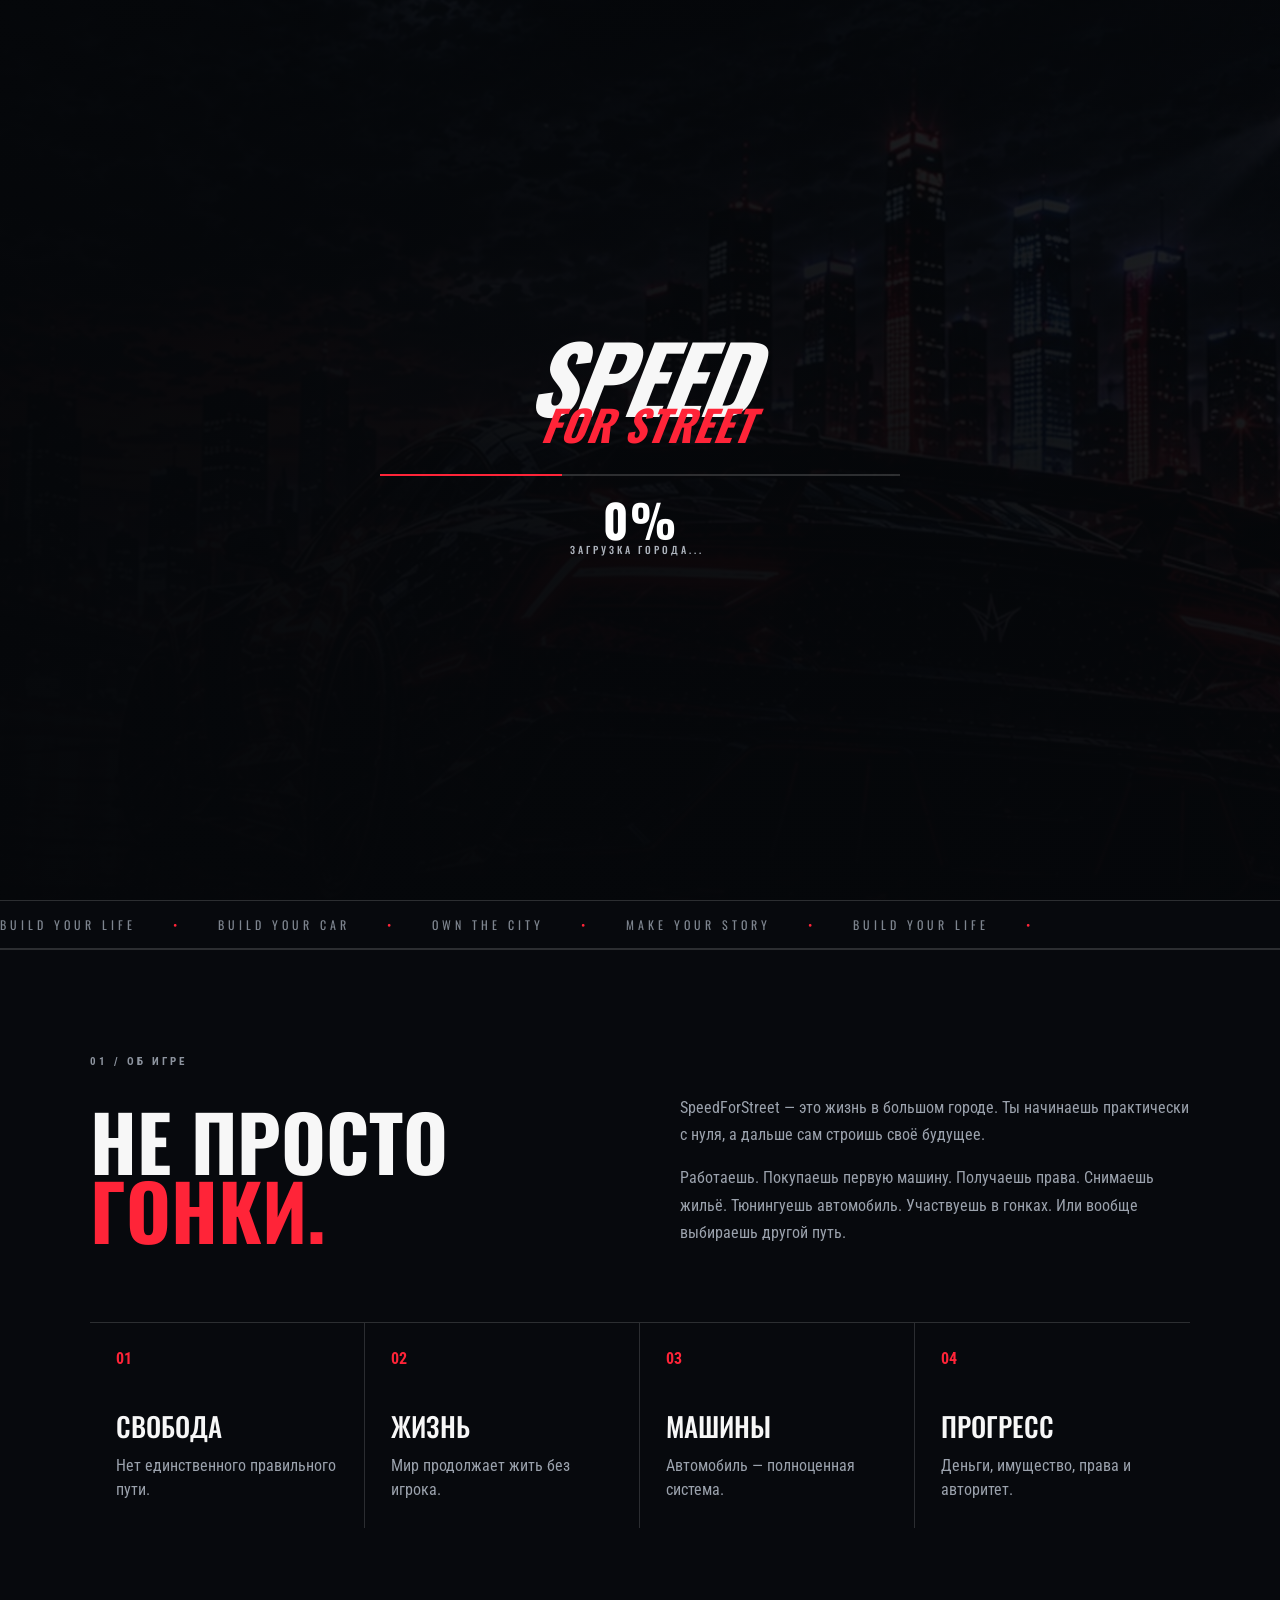
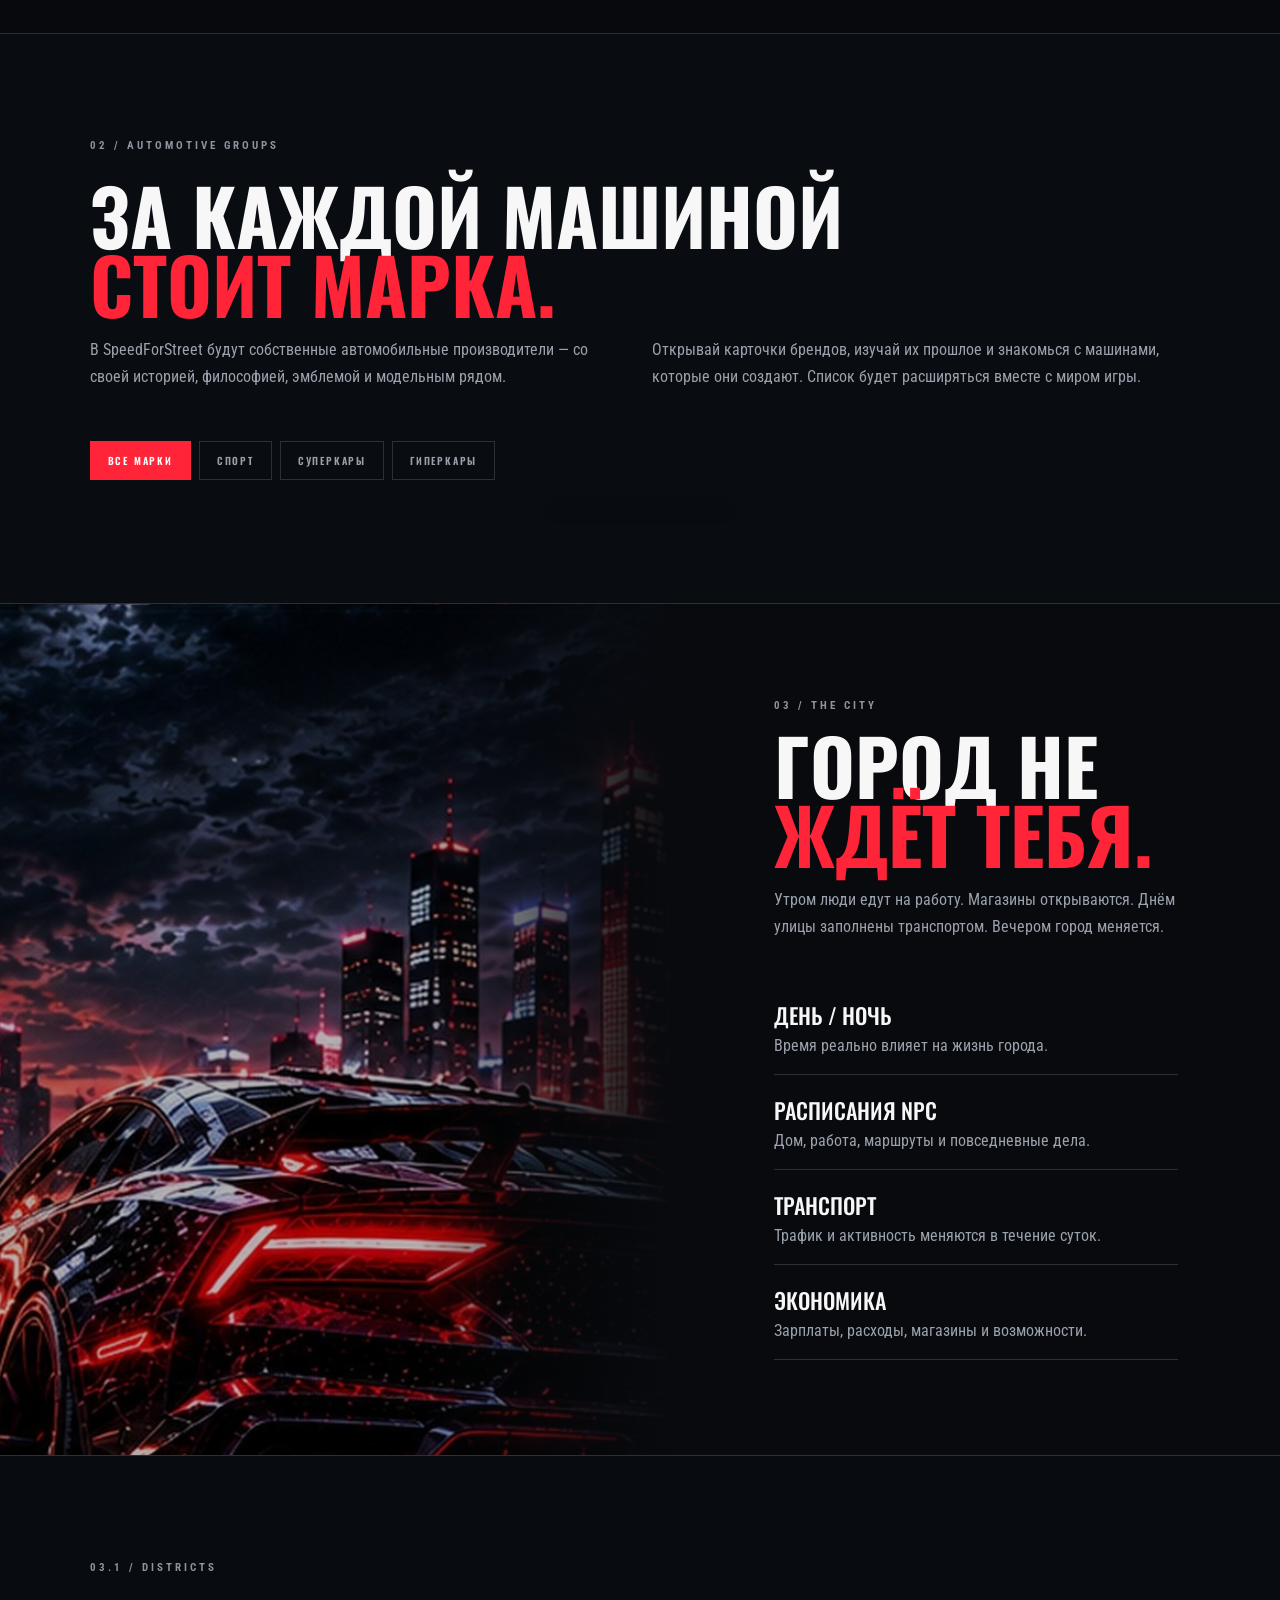
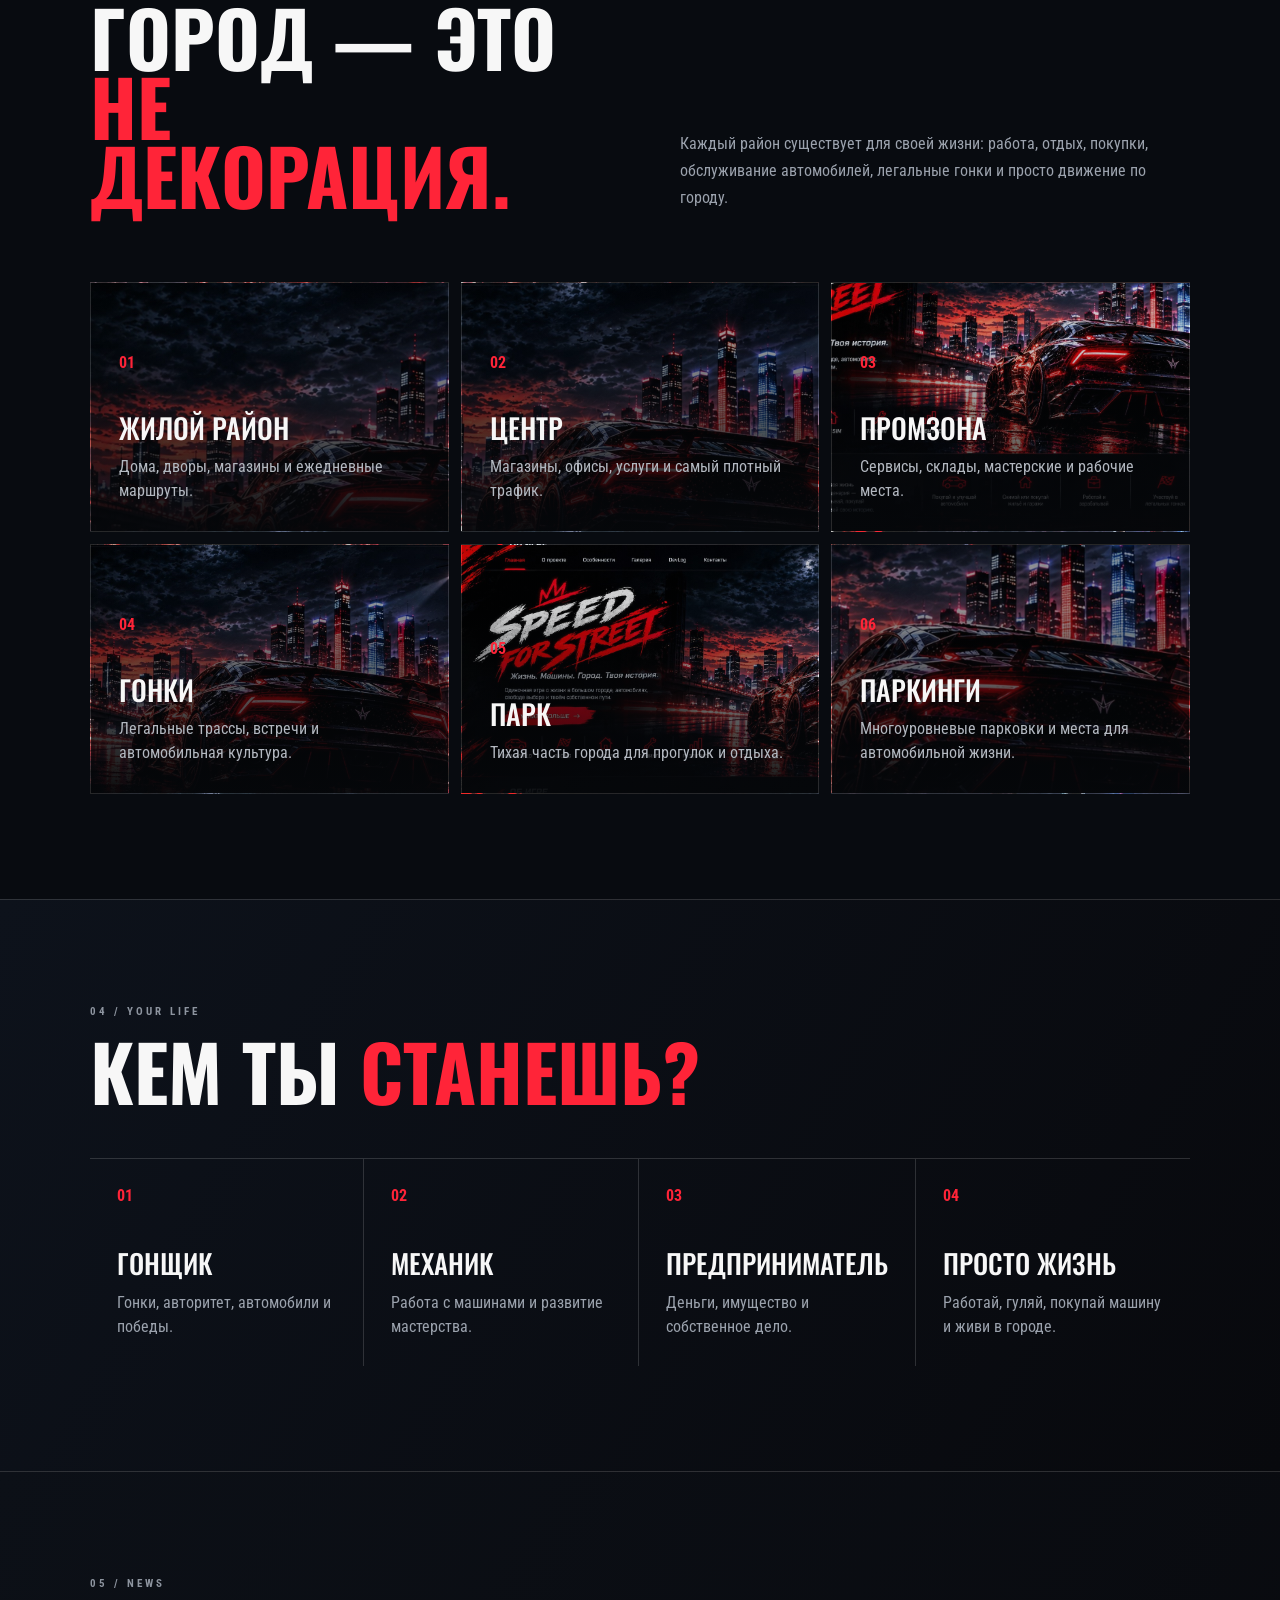
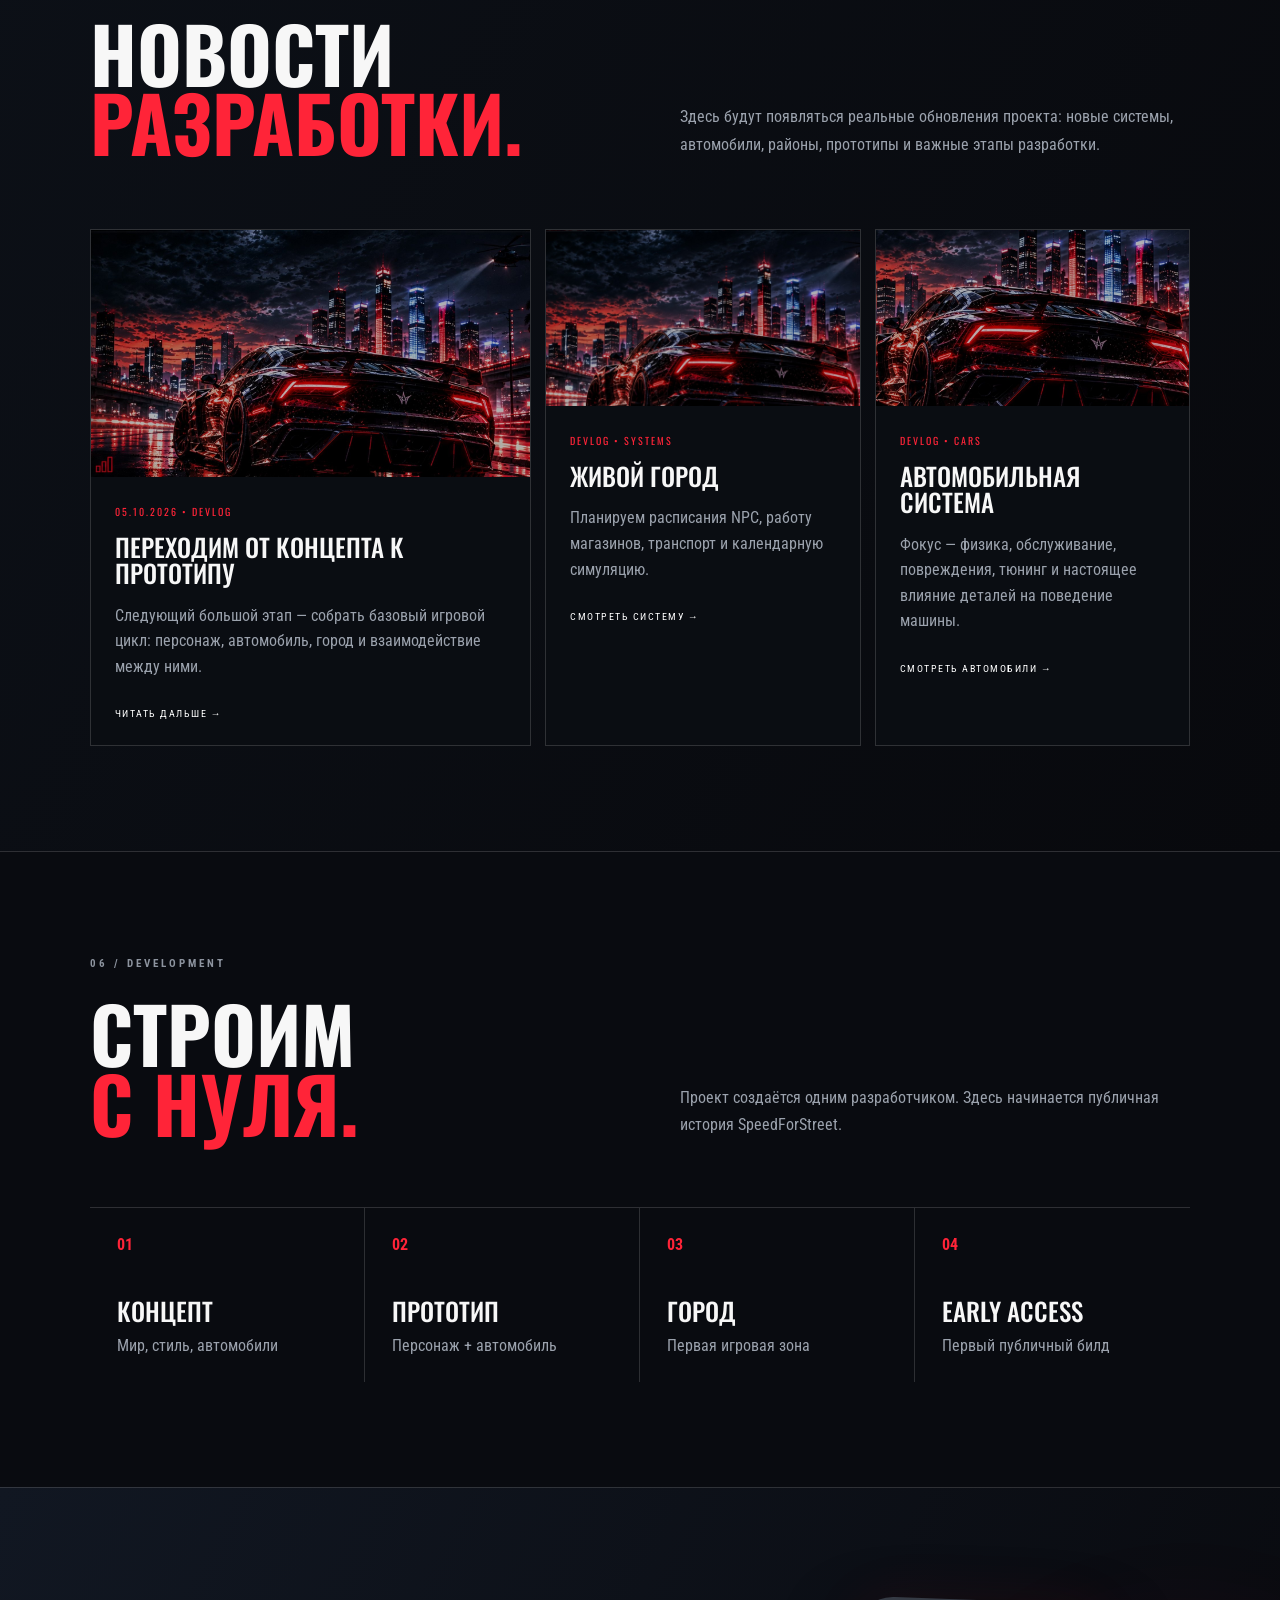
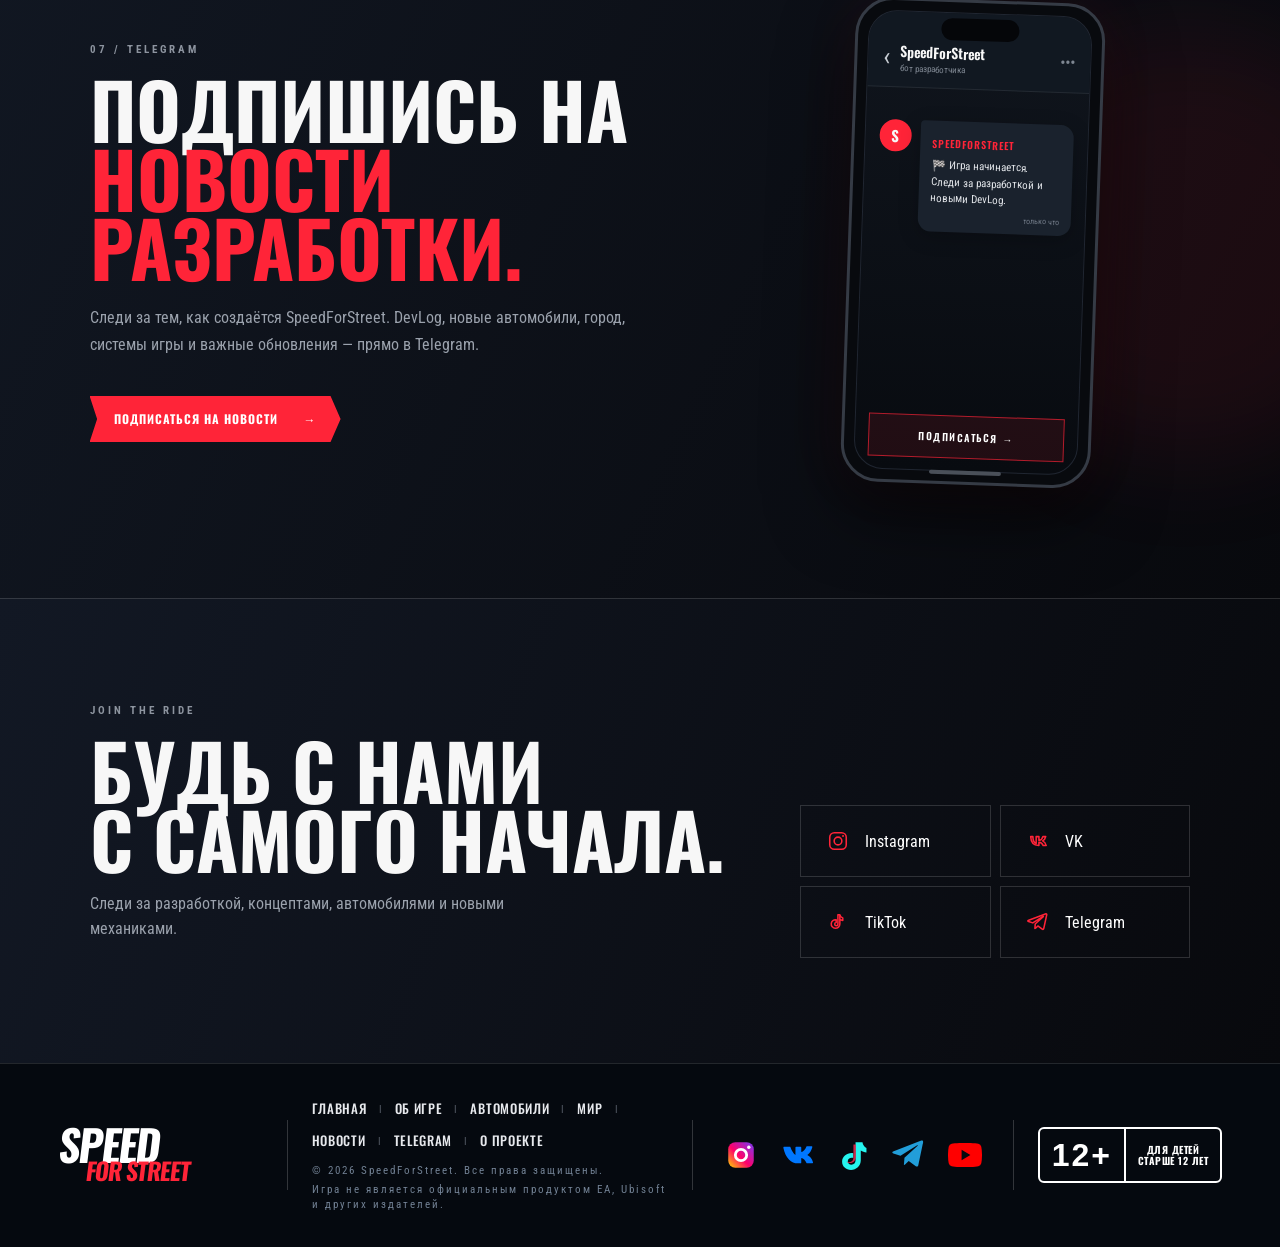
==== index.html @ 61c37c17 "Restore index.html to pre-manufacturer-carousel version" ====
<!doctype html>
<html lang="ru">
<head>
<meta charset="utf-8">
<meta name="viewport" content="width=device-width,initial-scale=1">
<meta name="theme-color" content="#07090d">
<meta name="description" content="SpeedForStreet — жизнь. Машины. Город. Твоя история.">
<title>SpeedForStreet — Official</title>
<link rel="icon" type="image/svg+xml" href="data:image/svg+xml,%3Csvg xmlns='http://www.w3.org/2000/svg' viewBox='0 0 64 64'%3E%3Crect width='64' height='64' rx='14' fill='%2305070a'/%3E%3Ccircle cx='32' cy='32' r='27' fill='none' stroke='%23ff2438' stroke-width='3'/%3E%3Cpath d='M18 25 L25 12 L32 20 L39 12 L46 25 L40 23 L32 29 L24 23 Z' fill='%23ff2438'/%3E%3Cpath d='M17 40 C22 32 27 30 35 32 C40 33 45 31 49 28 L46 42 C39 45 31 46 23 44 Z' fill='%23fff'/%3E%3Cpath d='M22 39 C27 35 32 35 38 37' fill='none' stroke='%2305070a' stroke-width='3'/%3E%3C/svg%3E">
<link rel="stylesheet" href="style.css">
</head>
<body>
<div id="siteLoader" class="site-loader" aria-label="Загрузка SpeedForStreet" aria-live="polite">
  <div class="loader-image" aria-hidden="true"></div>
  <div class="loader-overlay"></div>
  <div class="loader-content">
    <div class="loader-logo"><span>SPEED</span><b>FOR STREET</b></div>
    <div class="loader-line"><span></span></div>
    <div class="loader-percent" id="loaderPercent">0%</div><div class="loader-status" id="loaderStatus">ЗАГРУЗКА ГОРОДА<span class="loader-dots">...</span></div>
  </div>
</div>
<div class="noise" aria-hidden="true"></div>

<header class="site-header">
  <a class="logo" href="#top" aria-label="SpeedForStreet">
    <span>SPEED</span><b>FOR STREET</b>
  </a>
  <nav class="main-nav" aria-label="Основная навигация">
    <a class="active" href="#top">Главная</a>
    <a href="#game">Об игре</a>
    <a href="#cars">Автомобили</a>
    <a href="#world">Мир</a>
    <a href="#news">Новости</a>
    <a href="#telegram">Telegram</a>
    <a href="about.html">О проекте</a>
  </nav>
  <div class="socials" aria-label="Социальные сети">
    <a href="https://instagram.com/speed_for_street" target="_blank" rel="noopener" aria-label="Instagram" title="Instagram"><svg viewBox="0 0 24 24" aria-hidden="true"><rect x="3" y="3" width="18" height="18" rx="5"/><circle cx="12" cy="12" r="4.2"/><circle cx="17.5" cy="6.5" r="1" class="fill"/></svg></a>
    <a href="https://vk.com/speedforstreet" target="_blank" rel="noopener" aria-label="VK" title="VK"><span class="vk-icon">vk</span></a>
    <a href="https://tiktok.com/@speedforstreet" target="_blank" rel="noopener" aria-label="TikTok" title="TikTok"><svg viewBox="0 0 24 24" aria-hidden="true"><path d="M14 4v10.2a4.7 4.7 0 1 1-4-4.65v3.05a1.75 1.75 0 1 0 1.9 1.74V4H14c.3 1.8 1.4 3 3.2 3.55v2.75A7 7 0 0 1 14 9.2V4Z"/></svg></a>
    <a href="https://t.me/speedforstreet" target="_blank" rel="noopener" aria-label="Telegram" title="Telegram"><svg viewBox="0 0 24 24" aria-hidden="true"><path d="M21.5 4.2 18.3 19c-.25 1.05-.85 1.3-1.72.8l-4.72-3.48-2.28 2.2c-.25.25-.46.46-.94.46l.34-4.8 8.73-7.88c.38-.34-.08-.53-.59-.19L6.32 12.95 1.67 11.5c-1.01-.32-1.03-1.01.21-1.5L20.05 3.2c.85-.31 1.59.2 1.45 1Z"/></svg></a>
  </div>
  <button class="menu-btn" aria-label="Открыть меню">☰</button>
</header>

<div class="mobile-menu" aria-hidden="true">
  <a href="#top">Главная</a><a href="#game">Об игре</a><a href="#cars">Автомобили</a><a href="#world">Мир</a><a href="#news">Новости</a><a href="#telegram">Telegram</a><a href="about.html">О проекте</a>
</div>

<main id="top">
<section class="hero" id="home">
  <div class="hero-bg" aria-hidden="true"></div>
  <div class="hero-overlay"></div>
  <div class="hero-content">
    <div class="eyebrow">SPEEDFOR STREET</div>
    <h1><span>SPEED</span><em>FOR STREET</em></h1>
    <div class="tagline">Жизнь. Машины. Город. Твоя история.</div>
    <p class="lead">Одиночный open-world, где автомобиль — часть жизни, город живёт независимо от тебя, а путь выбираешь только ты.</p>
    <div class="hero-actions">
      <a class="btn-primary" href="#game">УЗНАТЬ ОБ ИГРЕ <span>→</span></a>
      <div class="status"><b>EARLY ACCESS</b><span>В РАЗРАБОТКЕ</span></div>
    </div>
    <div class="hero-feature-spacer" aria-hidden="true"></div>
  </div>
  <div class="hero-features" aria-label="Особенности игры">
    <div><i aria-hidden="true"><svg viewBox="0 0 24 24"><circle cx="12" cy="12" r="8.5"/><path d="M3.8 9.5h16.4M3.8 14.5h16.4M12 3.5c2.2 2.3 3.4 5.1 3.4 8.5s-1.2 6.2-3.4 8.5c-2.2-2.3-3.4-5.1-3.4-8.5S9.8 5.8 12 3.5Z"/></svg></i><b>OPEN WORLD</b></div>
    <div><i aria-hidden="true"><svg viewBox="0 0 24 24"><path d="M5 20V4l12 4-12 4"/><path d="M17 8v8"/><path d="M17 16h3"/></svg></i><b>RACING</b></div>
    <div><i aria-hidden="true"><svg viewBox="0 0 24 24"><path d="m3.5 10.8 8.5-7 8.5 7"/><path d="M5.5 9.8V20h13V9.8M9.5 20v-5h5v5"/></svg></i><b>LIFE SIM</b></div>
    <div><i aria-hidden="true"><svg viewBox="0 0 24 24"><path d="m14.8 6.2 3 3-7.9 7.9-3.8.8.8-3.8 7.9-7.9Z"/><path d="m13.2 7.8 3 3M5 20h6"/></svg></i><b>ТЮНИНГ</b></div>
    <div><i aria-hidden="true"><svg viewBox="0 0 24 24"><path d="M4 20V13M10 20V9M16 20V5M22 20V2"/></svg></i><b>РАЗВИТИЕ</b></div>
  </div>
  <div class="hero-corner">v0.1 • CONCEPT / DEVELOPMENT</div>
</section>

<div class="marquee"><div>BUILD YOUR LIFE <span>•</span> BUILD YOUR CAR <span>•</span> OWN THE CITY <span>•</span> MAKE YOUR STORY <span>•</span> BUILD YOUR LIFE <span>•</span></div></div>

<section class="section intro" id="game">
  <div class="section-label">01 / ОБ ИГРЕ</div>
  <div class="two-col title-row">
    <h2>НЕ ПРОСТО<br><em>ГОНКИ.</em></h2>
    <div class="copy"><p>SpeedForStreet — это жизнь в большом городе. Ты начинаешь практически с нуля, а дальше сам строишь своё будущее.</p><p>Работаешь. Покупаешь первую машину. Получаешь права. Снимаешь жильё. Тюнингуешь автомобиль. Участвуешь в гонках. Или вообще выбираешь другой путь.</p></div>
  </div>
  <div class="pillars">
    <article><span>01</span><h3>СВОБОДА</h3><p>Нет единственного правильного пути.</p></article>
    <article><span>02</span><h3>ЖИЗНЬ</h3><p>Мир продолжает жить без игрока.</p></article>
    <article><span>03</span><h3>МАШИНЫ</h3><p>Автомобиль — полноценная система.</p></article>
    <article><span>04</span><h3>ПРОГРЕСС</h3><p>Деньги, имущество, права и авторитет.</p></article>
  </div>
</section>

<section class="section cars" id="cars">
<div class="section-label">02 / AUTOMOTIVE GROUPS</div>
<div class="two-col title-row"><h2>ЗА КАЖДОЙ МАШИНОЙ<br><em>СТОИТ МАРКА.</em></h2><div class="copy"><p>В SpeedForStreet будут собственные автомобильные производители — со своей историей, философией, эмблемой и модельным рядом.</p><p>Открывай карточки брендов, изучай их прошлое и знакомься с машинами, которые они создают. Список будет расширяться вместе с миром игры.</p></div></div>
<div class="gallery-toolbar" role="tablist" aria-label="Фильтр автопроизводителей"><button class="filter-btn active" data-filter="all">ВСЕ МАРКИ</button><button class="filter-btn" data-filter="sports">СПОРТ</button><button class="filter-btn" data-filter="supercars">СУПЕРКАРЫ</button><button class="filter-btn" data-filter="hypercar">ГИПЕРКАРЫ</button></div>
<div class="car-grid gallery-grid" aria-live="polite"><button type="button" class="car-card manufacturer-card"><div class="manufacturer-card-brand"><img src="assets/varex-logo.svg" alt="VAREX Automotive"></div><div class="car-image"><img src="assets/hero-clean.jpg" alt="Концепт автомобиля VAREX"></div><div class="card-copy"><small>VAREX AUTOMOTIVE • EST. 1987</small><h3>VAREX AUTOMOTIVE</h3><p>Driven by Performance. История, технологии и модельный ряд первого автопроизводителя SpeedForStreet.</p><b>ИЗУЧИТЬ МАРКУ →</b></div></button></div>
</section>

<section class="world" id="world">
  <div class="world-photo"></div>
  <div class="world-copy"><div class="section-label">03 / THE CITY</div><h2>ГОРОД НЕ<br><em>ЖДЁТ ТЕБЯ.</em></h2><p>Утром люди едут на работу. Магазины открываются. Днём улицы заполнены транспортом. Вечером город меняется.</p>
    <div class="world-list">
      <div><b>ДЕНЬ / НОЧЬ</b><span>Время реально влияет на жизнь города.</span></div>
      <div><b>РАСПИСАНИЯ NPC</b><span>Дом, работа, маршруты и повседневные дела.</span></div>
      <div><b>ТРАНСПОРТ</b><span>Трафик и активность меняются в течение суток.</span></div>
      <div><b>ЭКОНОМИКА</b><span>Зарплаты, расходы, магазины и возможности.</span></div>
    </div>
  </div>
</section>

<section class="section world-zones" id="world-zones">
  <div class="section-label">03.1 / DISTRICTS</div>
  <div class="two-col title-row"><h2>ГОРОД — ЭТО<br><em>НЕ ДЕКОРАЦИЯ.</em></h2><div class="copy"><p>Каждый район существует для своей жизни: работа, отдых, покупки, обслуживание автомобилей, легальные гонки и просто движение по городу.</p></div></div>
  <div class="district-grid">
    <article class="district d1"><span>01</span><h3>ЖИЛОЙ РАЙОН</h3><p>Дома, дворы, магазины и ежедневные маршруты.</p></article>
    <article class="district d2"><span>02</span><h3>ЦЕНТР</h3><p>Магазины, офисы, услуги и самый плотный трафик.</p></article>
    <article class="district d3"><span>03</span><h3>ПРОМЗОНА</h3><p>Сервисы, склады, мастерские и рабочие места.</p></article>
    <article class="district d4"><span>04</span><h3>ГОНКИ</h3><p>Легальные трассы, встречи и автомобильная культура.</p></article>
    <article class="district d5"><span>05</span><h3>ПАРК</h3><p>Тихая часть города для прогулок и отдыха.</p></article>
    <article class="district d6"><span>06</span><h3>ПАРКИНГИ</h3><p>Многоуровневые парковки и места для автомобильной жизни.</p></article>
  </div>
</section>

<section class="section routes">
  <div class="section-label">04 / YOUR LIFE</div><h2>КЕМ ТЫ <em>СТАНЕШЬ?</em></h2>
  <div class="route-grid">
    <article><span>01</span><h3>ГОНЩИК</h3><p>Гонки, авторитет, автомобили и победы.</p></article>
    <article><span>02</span><h3>МЕХАНИК</h3><p>Работа с машинами и развитие мастерства.</p></article>
    <article><span>03</span><h3>ПРЕДПРИНИМАТЕЛЬ</h3><p>Деньги, имущество и собственное дело.</p></article>
    <article><span>04</span><h3>ПРОСТО ЖИЗНЬ</h3><p>Работай, гуляй, покупай машину и живи в городе.</p></article>
  </div>
</section>

<section class="section news" id="news">
  <div class="section-label">05 / NEWS</div>
  <div class="two-col title-row"><h2>НОВОСТИ<br><em>РАЗРАБОТКИ.</em></h2><div class="copy"><p>Здесь будут появляться реальные обновления проекта: новые системы, автомобили, районы, прототипы и важные этапы разработки.</p></div></div>
  <div class="news-grid">
    <article class="news-card featured-news"><div class="news-image n1"></div><div class="news-body"><span>05.10.2026 • DEVLOG</span><h3>ПЕРЕХОДИМ ОТ КОНЦЕПТА К ПРОТОТИПУ</h3><p>Следующий большой этап — собрать базовый игровой цикл: персонаж, автомобиль, город и взаимодействие между ними.</p><a href="#devlog">ЧИТАТЬ ДАЛЬШЕ →</a></div></article>
    <article class="news-card"><div class="news-image n2"></div><div class="news-body"><span>DEVLOG • SYSTEMS</span><h3>ЖИВОЙ ГОРОД</h3><p>Планируем расписания NPC, работу магазинов, транспорт и календарную симуляцию.</p><a href="#world">СМОТРЕТЬ СИСТЕМУ →</a></div></article>
    <article class="news-card"><div class="news-image n3"></div><div class="news-body"><span>DEVLOG • CARS</span><h3>АВТОМОБИЛЬНАЯ СИСТЕМА</h3><p>Фокус — физика, обслуживание, повреждения, тюнинг и настоящее влияние деталей на поведение машины.</p><a href="#cars">СМОТРЕТЬ АВТОМОБИЛИ →</a></div></article>
  </div>
</section>

<section class="section devlog" id="devlog">
  <div class="section-label">06 / DEVELOPMENT</div>
  <div class="two-col title-row"><h2>СТРОИМ<br><em>С НУЛЯ.</em></h2><div class="copy"><p>Проект создаётся одним разработчиком. Здесь начинается публичная история SpeedForStreet.</p></div></div>
  <div class="timeline"><div><b>01</b><strong>КОНЦЕПТ</strong><span>Мир, стиль, автомобили</span></div><div><b>02</b><strong>ПРОТОТИП</strong><span>Персонаж + автомобиль</span></div><div><b>03</b><strong>ГОРОД</strong><span>Первая игровая зона</span></div><div><b>04</b><strong>EARLY ACCESS</strong><span>Первый публичный билд</span></div></div>
</section>


<section class="section telegram-join" id="telegram">
  <div class="telegram-join-inner">
    <div class="telegram-copy">
      <div class="section-label">07 / TELEGRAM</div>
      <h2>ПОДПИШИСЬ НА<br><em>НОВОСТИ РАЗРАБОТКИ.</em></h2>
      <p>Следи за тем, как создаётся SpeedForStreet. DevLog, новые автомобили, город, системы игры и важные обновления — прямо в Telegram.</p>
      <a class="telegram-left-cta telegram-phone-cta" href="https://t.me/SpeedForStreet_bot" target="_blank" rel="noopener">ПОДПИСАТЬСЯ НА НОВОСТИ <span>→</span></a>
    </div>
    <div class="telegram-phone-wrap">
      <div class="telegram-phone">
        <div class="phone-speaker"></div>
        <div class="phone-screen">
          <div class="tg-top"><span>‹</span><div><b>SpeedForStreet</b><small>бот разработчика</small></div><i>•••</i></div>
          <div class="tg-chat"><div class="tg-avatar">S</div><div class="tg-message"><b>SPEEDFORSTREET</b><p>🏁 Игра начинается.<br>Следи за разработкой и новыми DevLog.</p><small>только что</small></div></div>
          <a class="tg-button" href="https://t.me/SpeedForStreet_bot" target="_blank" rel="noopener">ПОДПИСАТЬСЯ →</a>
        </div>
        <div class="phone-home"></div>
      </div>
    </div>
  </div>
</section>

<section class="section contact" id="contacts">
  <div><div class="section-label">JOIN THE RIDE</div><h2>БУДЬ С НАМИ<br>С САМОГО НАЧАЛА.</h2><p>Следи за разработкой, концептами, автомобилями и новыми механиками.</p></div>
  <div class="big-socials">
    <a href="https://instagram.com/speed_for_street" target="_blank" rel="noopener" aria-label="Instagram"><b aria-hidden="true"><svg viewBox="0 0 24 24"><rect x="3" y="3" width="18" height="18" rx="5"/><circle cx="12" cy="12" r="4.2"/><circle cx="17.5" cy="6.5" r="1.1" class="fill"/></svg></b><span>Instagram</span></a>
    <a href="https://vk.com/speedforstreet" target="_blank" rel="noopener" aria-label="VK"><b aria-hidden="true"><svg viewBox="0 0 24 24"><path d="M4 7.2c.2 6.3 3.3 9.7 8.7 9.8h.3v-3.6c2.2.2 3.9 1.7 4.6 3.6H21c-.7-2.7-2.4-4.4-4-5.1 1.6-.9 3-2.7 3.4-4.7h-3.1c-.6 2.2-2.4 4.1-4.3 4.3V7.2H10v7.6c-2-.5-3.5-2.5-3.6-7.6H4Z"/></svg></b><span>VK</span></a>
    <a href="https://tiktok.com/@speedforstreet" target="_blank" rel="noopener" aria-label="TikTok"><b aria-hidden="true"><svg viewBox="0 0 24 24"><path d="M14 4v10.2a4.7 4.7 0 1 1-4-4.65v3.05a1.75 1.75 0 1 0 1.9 1.74V4H14c.3 1.8 1.4 3 3.2 3.55v2.75A7 7 0 0 1 14 9.2V4Z"/></svg></b><span>TikTok</span></a>
    <a href="https://t.me/speedforstreet" target="_blank" rel="noopener" aria-label="Telegram"><b aria-hidden="true"><svg viewBox="0 0 24 24"><path d="M21.5 4.2 18.3 19c-.25 1.05-.85 1.3-1.72.8l-4.72-3.48-2.28 2.2c-.25.25-.46.46-.94.46l.34-4.8 8.73-7.88c.38-.34-.08-.53-.59-.19L6.32 12.95 1.67 11.5c-1.01-.32-1.03-1.01.21-1.5L20.05 3.2c.85-.31 1.59.2 1.45 1Z"/></svg></b><span>Telegram</span></a>
  </div>
</section>
</main>

<div class="modal news-modal" id="newsModal" aria-hidden="true"><div class="modal-box news-modal-box"><button class="modal-close news-modal-close" aria-label="Закрыть">×</button><div class="modal-img news-modal-img" id="newsModalImg"></div><div class="modal-text news-modal-text"><div class="section-label" id="newsModalKicker"></div><h2 id="newsModalTitle"></h2><div class="news-modal-description" id="newsModalDesc"></div><div class="news-actions" aria-label="Реакции и поделиться"><button type="button" id="newsLike">👍 <span>0</span></button><button type="button" id="newsDislike">👎 <span>0</span></button><button type="button" id="newsShare">↗ ПОДЕЛИТЬСЯ</button></div></div></div></div>

<div class="modal manufacturer-modal" id="carModal" aria-hidden="true"><div class="modal-box manufacturer-modal-box"><button class="modal-close" aria-label="Закрыть">×</button><div class="modal-img" id="modalImg"></div><div class="modal-text"><div class="section-label" id="modalKicker"></div><h2 id="modalTitle"></h2><p id="modalDesc"></p><div class="modal-specs"><span>ОСНОВАНА <b id="modalFounded"></b></span><span>СПЕЦИАЛИЗАЦИЯ <b id="modalFocus"></b></span><span>ФИЛОСОФИЯ <b id="modalTune"></b></span></div><div id="manufacturerExtra" class="manufacturer-extra"></div></div></div></div>

<footer class="site-footer">
  <div class="footer-inner">
    <a class="footer-logo" href="index.html" aria-label="SpeedForStreet">
      <span>SPEED</span><b>FOR STREET</b>
    </a>
    <div class="footer-divider"></div>
    <div class="footer-info">
      <nav class="footer-nav" aria-label="Навигация в подвале">
        <a href="index.html#top">ГЛАВНАЯ</a><i>|</i>
        <a href="index.html#game">ОБ ИГРЕ</a><i>|</i>
        <a href="index.html#cars">АВТОМОБИЛИ</a><i>|</i>
        <a href="index.html#world">МИР</a><i>|</i>
        <a href="index.html#news">НОВОСТИ</a><i>|</i>
        <a href="index.html#telegram">TELEGRAM</a><i>|</i>
        <a href="about.html">О ПРОЕКТЕ</a>
      </nav>
      <div class="footer-legal">
        <span>© 2026 SpeedForStreet. Все права защищены.</span>
        <span>Игра не является официальным продуктом EA, Ubisoft и других издателей.</span>
      </div>
    </div>
    <div class="footer-divider footer-social-divider"></div>
    <div class="footer-socials" aria-label="Социальные сети"><a href="https://instagram.com/speed_for_street" target="_blank" rel="noopener" aria-label="Instagram"><svg viewBox="0 0 24 24" aria-hidden="true"><defs><linearGradient id="igGrad" x1="0" y1="1" x2="1" y2="0"><stop offset="0" stop-color="#FFD600"/><stop offset=".45" stop-color="#FF0069"/><stop offset="1" stop-color="#7638FA"/></linearGradient></defs><rect x="3" y="3" width="18" height="18" rx="5" fill="url(#igGrad)"/><circle cx="12" cy="12" r="4" fill="none" stroke="#fff" stroke-width="2"/><circle cx="17.5" cy="6.5" r="1.2" fill="#fff"/></svg></a>
<a href="https://vk.com/speedforstreet" target="_blank" rel="noopener" aria-label="VK"><svg viewBox="0 0 24 24" aria-hidden="true"><path fill="#0077FF" d="M3.2 6.2h3.7c.2 0 .4.1.5.4.8 2.4 2.1 4.5 3.5 5.4V6.7c0-.3.2-.5.5-.5h3.1c.3 0 .5.2.5.5v3.1c1.5-.2 2.8-1.8 3.6-3.7.1-.2.3-.3.5-.3h3.2c.4 0 .6.4.5.7-.6 2.3-1.8 4.3-3.5 5.5 1.9.9 3.3 2.7 4 5.1.1.4-.2.8-.6.8h-3.6c-.2 0-.4-.1-.5-.4-.8-1.8-2-3.1-3.6-3.4v3.3c0 .3-.2.5-.5.5h-1.9c-4.7 0-8.7-3.7-10.2-10.9-.1-.4.2-.8.6-.8Z"/></svg></a>
<a href="https://tiktok.com/@speedforstreet" target="_blank" rel="noopener" aria-label="TikTok"><svg viewBox="0 0 24 24" aria-hidden="true"><path fill="#25F4EE" d="M15.6 3h3.1c.2 1.7 1.2 3.2 2.8 4v3.2c-1.5 0-2.9-.5-4-1.3v6.8c0 4-3.2 6.8-6.9 6.8-3.6 0-6.3-2.5-6.3-5.8 0-3.6 3.1-6.1 6.7-6.1.4 0 .8 0 1.2.1v3.4c-.4-.1-.7-.2-1.1-.2-1.5 0-2.8 1-2.8 2.5 0 1.3 1.1 2.4 2.6 2.4 1.8 0 2.9-1.2 2.9-3.1V3h1.8Z"/><path fill="#FE2C55" opacity=".8" d="M14 4.5v8.4c0 2.8-1.5 4.8-4.1 4.8-1.1 0-2-.4-2.7-1.1.7.3 1.4.5 2.2.5 1.8 0 2.9-1.2 2.9-3.1V4.5H14Z"/></svg></a>
<a href="https://t.me/speedforstreet" target="_blank" rel="noopener" aria-label="Telegram"><svg viewBox="0 0 24 24" aria-hidden="true"><path fill="#229ED9" d="M21.7 4.2 18.6 19c-.2 1.1-.9 1.4-1.8.9l-5-3.7-2.4 2.3c-.3.3-.5.5-1 .5l.4-5.1 9.3-8.4c.4-.4-.1-.6-.6-.2L6 12.5 1 10.9c-1.1-.3-1.1-1.1.2-1.6L20.7 1.8c.9-.3 1.7.2 1 2.4Z"/></svg></a>
<a href="https://youtube.com/@speedforstreet" target="_blank" rel="noopener" aria-label="YouTube"><svg viewBox="0 0 24 24" aria-hidden="true"><path fill="#FF0000" d="M23.5 6.2a3 3 0 0 0-2.1-2.1C19.5 3.5 12 3.5 12 3.5s-7.5 0-9.4.6A3 3 0 0 0 .5 6.2 31 31 0 0 0 0 12a31 31 0 0 0 .5 5.8 3 3 0 0 0 2.1 2.1c1.9.6 9.4.6 9.4.6s7.5 0 9.4-.6a3 3 0 0 0 2.1-2.1A31 31 0 0 0 24 12a31 31 0 0 0-.5-5.8ZM9.6 15.7V8.3l6.2 3.7-6.2 3.7Z"/></svg></a></div>
    <div class="footer-divider footer-rating-divider"></div>
    <div class="footer-rating" aria-label="Возрастное ограничение 12+">
      <strong>12+</strong>
      <span>ДЛЯ ДЕТЕЙ<br>СТАРШЕ 12 ЛЕТ</span>
    </div>
  </div>
</footer>
<script src="script.js?v=20261006"></script>

</body>
</html>
---- style.css ----
@import url('https://fonts.googleapis.com/css2?family=Oswald:wght@400;500;600;700&family=Roboto+Condensed:wght@400;500;700&display=swap');
:root{--red:#ff2438;--bg:#07090d;--panel:#0e1219;--text:#f7f7f7;--muted:#9ba2ad;--line:rgba(255,255,255,.15)}
*{box-sizing:border-box}html{scroll-behavior:smooth}body{margin:0;background:var(--bg);color:var(--text);font-family:'Roboto Condensed',Arial,sans-serif;overflow-x:hidden}.noise{position:fixed;inset:0;pointer-events:none;z-index:100;opacity:.035;background-image:url("data:image/svg+xml,%3Csvg xmlns='http://www.w3.org/2000/svg' width='180' height='180'%3E%3Cfilter id='n'%3E%3CfeTurbulence baseFrequency='.8' numOctaves='3' stitchTiles='stitch'/%3E%3C/filter%3E%3Crect width='100%25' height='100%25' filter='url(%23n)'/%3E%3C/svg%3E")}
.site-header{height:76px;position:fixed;inset:0 0 auto;z-index:90;display:flex;align-items:center;justify-content:space-between;padding:0 5vw;border-bottom:1px solid var(--line);background:rgba(5,7,10,.72);backdrop-filter:blur(14px)}.logo{text-decoration:none;color:#fff;display:flex;flex-direction:column;font:700 italic 24px/.76 Oswald;transform:skew(-8deg)}.logo b{font-size:13px;color:var(--red)}.main-nav{display:flex;gap:32px;align-items:center}.main-nav a{position:relative;color:#d5d7dc;text-decoration:none;font-size:13px;padding:30px 0}.main-nav a:after{content:'';position:absolute;left:0;right:0;bottom:17px;height:2px;background:var(--red);transform:scaleX(0);transition:.25s}.main-nav a:hover:after,.main-nav a.active:after{transform:scaleX(1)}.main-nav a.active{color:#fff}.socials{display:flex;gap:18px;align-items:center}.socials a{width:19px;height:19px;color:var(--red);text-decoration:none;display:grid;place-items:center;transition:.2s}.socials a:hover{color:#fff;transform:translateY(-2px)}.socials svg{width:18px;height:18px;fill:none;stroke:currentColor;stroke-width:1.8;stroke-linecap:round;stroke-linejoin:round}.socials svg .fill{fill:currentColor;stroke:none}.socials .vk-icon{font:800 12px Arial;letter-spacing:-1px}.menu-btn{display:none;background:none;border:0;color:#fff;font-size:24px}.mobile-menu{display:none}
.hero{height:100vh;min-height:700px;position:relative;display:flex;align-items:center;overflow:hidden}.hero-bg{position:absolute;inset:0;background-image:url('assets/hero-clean.jpg');background-size:cover;background-position:center 54%;transform:scale(1.035);animation:camera 18s ease-in-out infinite alternate}.hero-overlay{position:absolute;inset:0;background:linear-gradient(90deg,rgba(5,7,10,.99) 0%,rgba(5,7,10,.94) 30%,rgba(5,7,10,.42) 54%,rgba(5,7,10,.08) 78%,rgba(5,7,10,.2) 100%),linear-gradient(0deg,rgba(5,7,10,.78),transparent 34%,rgba(5,7,10,.32))}.hero-content{position:relative;z-index:2;width:min(620px,50vw);margin-left:7vw;padding-top:50px}.eyebrow{font:600 12px Oswald;letter-spacing:4px;color:#ddd;margin-bottom:15px}.hero h1{font:700 italic clamp(70px,8vw,138px)/.72 Oswald;letter-spacing:-5px;transform:skew(-8deg);margin:0 0 25px}.hero h1 span{display:block}.hero h1 em{display:block;color:var(--red);font-size:.63em;font-style:normal;margin-left:6%}.tagline{font:500 25px Oswald;margin-bottom:16px}.lead{max-width:540px;color:#d0d3d8;line-height:1.6;font-size:16px}.hero-actions{display:flex;align-items:center;gap:24px;margin:30px 0}.btn-primary{display:inline-flex;align-items:center;gap:30px;padding:16px 28px;background:var(--red);color:#fff;text-decoration:none;font-weight:700;font-style:italic;clip-path:polygon(0 0,96% 0,100% 50%,96% 100%,0 100%,3% 50%);transition:.2s}.btn-primary:hover{filter:brightness(1.15);transform:translateX(4px)}.btn-primary span{font-size:22px}.status{display:flex;flex-direction:column;font-size:10px;letter-spacing:2px;color:#8b919b}.status b{color:#eee}.hero-features{display:grid;grid-template-columns:repeat(5,1fr);max-width:620px;border-top:1px solid var(--line);padding-top:17px}.hero-features div{text-align:center;border-right:1px solid var(--line);font-size:9px;letter-spacing:1px}.hero-features div:first-child{text-align:left}.hero-features div:last-child{border:0}.hero-features i{display:block;color:var(--red);font-style:normal;font-size:25px;line-height:1;margin-bottom:9px}.hero-corner{position:absolute;right:5vw;bottom:28px;color:#a7adb7;font:10px Oswald;letter-spacing:2px;z-index:2}@keyframes camera{from{transform:scale(1.035) translate3d(0,0,0)}to{transform:scale(1.08) translate3d(-12px,-6px,0)}}
.marquee{border-block:1px solid var(--line);overflow:hidden;white-space:nowrap;color:#7e858f;font:12px Oswald;letter-spacing:4px;padding:15px 0}.marquee div{display:inline-block;animation:marquee 26s linear infinite}.marquee span{color:var(--red);margin:0 30px}@keyframes marquee{to{transform:translateX(-50%)}}
.section{padding:105px 7vw;border-top:1px solid var(--line);scroll-margin-top:76px}.section-label{font-size:11px;letter-spacing:3px;color:#8d949f;font-weight:700}.two-col{display:grid;grid-template-columns:1fr 1fr;gap:80px}.title-row{align-items:end;margin-top:10px}.section h2,.world h2,.contact h2{font:700 clamp(48px,6vw,86px)/.9 Oswald;margin:18px 0}.section h2 em,.world h2 em,.contact h2 em{color:var(--red);font-style:normal}.copy{color:var(--muted);line-height:1.7;max-width:600px}.pillars{display:grid;grid-template-columns:repeat(4,1fr);margin-top:60px;border-top:1px solid var(--line)}.pillars article{padding:26px;border-right:1px solid var(--line)}.pillars article:last-child{border:0}.pillars span,.route-grid span{color:var(--red);font-weight:700}.pillars h3,.route-grid h3{font:500 27px Oswald;margin:38px 0 8px}.pillars p,.route-grid p{color:var(--muted);margin:0;line-height:1.5}
.cars{background:#090c11}.car-grid{display:grid;grid-template-columns:1.35fr 1fr 1fr;gap:14px;margin-top:52px}.car-card{padding:0;text-align:left;background:var(--panel);border:1px solid var(--line);color:#fff;overflow:hidden;cursor:pointer;transition:.25s}.car-card:hover{transform:translateY(-5px);border-color:rgba(255,36,56,.65)}.car-image{height:270px;background:#080b10;overflow:hidden;transition:.5s}.car-image img{display:block;width:100%;height:100%;object-fit:cover;object-position:center}.car-card:hover .car-image img{transform:scale(1.035)}.img1{background-image:url('assets/car-01.jpg')}.img2{background-image:url('assets/street-01.jpg')}.img3{background-image:url('assets/city-01.jpg')}.card-copy{padding:24px}.card-copy small{color:var(--red);letter-spacing:2px}.card-copy h3{font:500 27px Oswald;margin:12px 0 7px}.card-copy p{color:var(--muted);line-height:1.5;min-height:46px}.card-copy>b{display:block;margin-top:18px;font-size:11px;letter-spacing:2px}.spec-strip{display:flex;justify-content:space-around;gap:20px;border-block:1px solid var(--line);margin-top:34px;padding:18px;color:#6f7782;font:11px Oswald;letter-spacing:2px}.spec-strip b{color:#cdd0d5}
.world{display:grid;grid-template-columns:1.05fr .95fr;border-top:1px solid var(--line);background:#080a0e}.world-photo{min-height:680px;background:linear-gradient(90deg,transparent 65%,#080a0e),url('assets/city-01.jpg') center/cover}.world-copy{padding:95px 8vw}.world-copy>p{color:var(--muted);line-height:1.7;max-width:560px}.world-list{margin-top:40px}.world-list div{padding:19px 0;border-bottom:1px solid var(--line)}.world-list b{display:block;font:500 22px Oswald}.world-list span{display:block;color:var(--muted);margin-top:5px}
.routes{background:linear-gradient(120deg,#0d121b,#08090d)}.route-grid{display:grid;grid-template-columns:repeat(4,1fr);margin-top:52px;border-top:1px solid var(--line)}.route-grid article{padding:27px;border-right:1px solid var(--line);min-height:180px}.route-grid article:last-child{border:0}.devlog{background:#090b10}.timeline{display:grid;grid-template-columns:repeat(4,1fr);border-top:1px solid var(--line);margin-top:52px}.timeline>div{padding:27px;border-right:1px solid var(--line);min-height:160px}.timeline>div:last-child{border:0}.timeline b{color:var(--red)}.timeline strong{display:block;font:500 25px Oswald;margin:38px 0 7px}.timeline span{color:var(--muted)}.contact{display:flex;justify-content:space-between;align-items:end;gap:50px;background:linear-gradient(110deg,#121824,#08090d)}.contact p{color:var(--muted);max-width:500px;line-height:1.6}.big-socials{display:grid;grid-template-columns:1fr 1fr;gap:9px;min-width:390px}.big-socials a{padding:18px 20px;border:1px solid var(--line);color:#fff;text-decoration:none;transition:.2s}.big-socials a:hover{background:var(--red);border-color:var(--red)}.big-socials b{display:inline-block;width:34px;color:var(--red)}.big-socials a:hover b{color:#fff}footer{padding:25px 7vw;border-top:1px solid var(--line);display:flex;justify-content:space-between;color:#666d77;font-size:10px;letter-spacing:2px}
.modal{position:fixed;inset:0;z-index:120;display:none;align-items:center;justify-content:center;padding:25px;background:rgba(0,0,0,.8);backdrop-filter:blur(10px)}.modal.open{display:flex}.modal-box{position:relative;width:min(960px,94vw);background:#0a0d12;border:1px solid var(--line);display:grid;grid-template-columns:1.1fr .9fr;box-shadow:0 30px 90px rgba(0,0,0,.65)}.modal-img{min-height:500px;background:center/cover}.modal-text{padding:45px}.modal-text h2{font:600 48px Oswald;margin:16px 0}.modal-text p{color:var(--muted);line-height:1.7}.modal-specs{margin-top:35px}.modal-specs span{display:flex;justify-content:space-between;border-top:1px solid var(--line);padding:15px 0;color:#777f89;font-size:11px}.modal-specs b{color:#fff}.modal-close{position:absolute;right:15px;top:10px;z-index:3;background:none;border:0;color:#fff;font-size:34px;cursor:pointer}
@media(max-width:1050px){.main-nav{gap:18px}.hero-content{width:62vw}.car-grid{grid-template-columns:1fr 1fr}.car-card.featured{grid-column:1/-1}.world{grid-template-columns:1fr}.world-photo{min-height:460px}.pillars,.route-grid,.timeline{grid-template-columns:1fr 1fr}.contact{align-items:flex-start;flex-direction:column}}
@media(max-width:700px){.site-header{height:66px;padding:0 5vw}.main-nav{display:none}.socials{display:none}.menu-btn{display:block}.mobile-menu{position:fixed;z-index:80;top:66px;left:0;right:0;display:flex;flex-direction:column;background:rgba(6,8,12,.97);border-bottom:1px solid var(--line);transform:translateY(-120%);transition:.25s}.mobile-menu.open{transform:translateY(0)}.mobile-menu a{padding:18px 7vw;color:#fff;text-decoration:none;border-top:1px solid var(--line)}.hero{min-height:760px;align-items:flex-end}.hero-bg{background-position:62% center}.hero-overlay{background:linear-gradient(90deg,rgba(5,7,10,.97) 0%,rgba(5,7,10,.8) 60%,rgba(5,7,10,.2) 100%),linear-gradient(0deg,rgba(5,7,10,.98),transparent 70%)}.hero-content{width:100%;margin:0;padding:0 6vw 55px}.hero h1{font-size:74px}.tagline{font-size:21px}.lead{font-size:14px}.hero-features{grid-template-columns:repeat(5,1fr)}.hero-features div{font-size:7px}.hero-features i{font-size:19px}.hero-corner{display:none}.section{padding:75px 6vw}.two-col{grid-template-columns:1fr;gap:25px}.pillars,.route-grid,.timeline,.car-grid{grid-template-columns:1fr}.car-card.featured{grid-column:auto}.spec-strip{overflow:auto;justify-content:flex-start;white-space:nowrap}.world-copy{padding:75px 6vw}.big-socials{min-width:0;width:100%;grid-template-columns:1fr}.modal-box{grid-template-columns:1fr;max-height:90vh;overflow:auto}.modal-img{min-height:250px}.modal-text{padding:28px}.modal-text h2{font-size:38px}footer{display:block}footer span{display:block;margin-top:9px}}


/* Precision fixes for the reference layout */
.hero-content{width:min(620px,48vw)}
.hero-features{width:560px;max-width:100%;grid-template-columns:repeat(5,1fr);margin-top:36px}
.hero-features div{min-height:76px;padding:12px 10px 8px;text-align:center;border-right:1px solid rgba(255,255,255,.18)}
.hero-features i{font-size:25px;margin-bottom:10px}
.hero-features b{font-size:9px;letter-spacing:1.2px}
.hero-bg{background-image:url('assets/hero-clean.jpg') !important;background-position:center center !important}
.world-photo{background-image:linear-gradient(90deg,transparent 62%,#080a0e),url('assets/world-clean.jpg') !important;background-position:center center;background-size:cover}
.car-card .img1{background-image:url('assets/car-clean.jpg')}
.car-card .img2{background-image:url('assets/hero-clean.jpg')}
.car-card .img3{background-image:url('assets/city-clean.jpg')}
@media(max-width:1050px){.hero-content{width:62vw}.hero-features{width:100%}}
@media(max-width:700px){.hero-content{width:100%}.hero-features{margin-top:25px}.hero-features div{min-height:62px;padding:8px 4px}.hero-features i{font-size:19px}.hero-features b{font-size:7px;letter-spacing:.5px}}

/* v3 desktop refinements */
.hero-features{
  position:absolute;
  left:7vw;
  right:7vw;
  bottom:34px;
  width:auto;
  max-width:none;
  margin:0;
  padding-top:0;
  border-top:1px solid rgba(255,255,255,.18);
  display:grid;
  grid-template-columns:repeat(5,1fr);
}
.hero-features div{
  min-height:86px;
  padding:16px 18px 12px;
  text-align:center;
  border-right:1px solid rgba(255,255,255,.18);
}
.hero-features div:first-child{text-align:center}
.hero-features div:last-child{border-right:0}
.hero-features i{
  display:block;
  width:28px;
  height:28px;
  margin:0 auto 9px;
  color:var(--red);
  font-size:0;
}
.hero-features svg{
  width:100%;
  height:100%;
  fill:none;
  stroke:currentColor;
  stroke-width:1.7;
  stroke-linecap:round;
  stroke-linejoin:round;
}
.hero-features b{font-size:10px;letter-spacing:1.3px}

.big-socials b{
  width:34px;
  height:34px;
  display:grid;
  place-items:center;
  flex:0 0 34px;
}
.big-socials b svg{
  width:22px;
  height:22px;
  fill:none;
  stroke:currentColor;
  stroke-width:1.7;
  stroke-linecap:round;
  stroke-linejoin:round;
}
.big-socials b svg .fill{fill:currentColor;stroke:none}
.big-socials a{display:flex;align-items:center;gap:10px}
.big-socials a span{color:#fff}

@media(max-width:700px){
  .hero-features{
    position:static;
    width:100%;
    margin-top:25px;
    border-top:1px solid var(--line);
    grid-template-columns:repeat(5,1fr);
  }
  .hero-features div{min-height:62px;padding:8px 4px}
  .hero-features i{width:19px;height:19px;margin-bottom:7px}
  .hero-features b{font-size:7px;letter-spacing:.5px}
}


/* Official-site expansion v4 */
.gallery-toolbar{display:flex;gap:8px;flex-wrap:wrap;margin-top:42px;margin-bottom:18px}
.filter-btn{background:transparent;color:#9aa1aa;border:1px solid var(--line);padding:11px 17px;font:600 10px Oswald;letter-spacing:1.8px;cursor:pointer;transition:.2s}
.filter-btn:hover,.filter-btn.active{background:var(--red);border-color:var(--red);color:#fff}
.gallery-grid{grid-template-columns:repeat(3,1fr)}
.gallery-grid .car-card{display:block}
.gallery-grid .car-card[hidden]{display:none}
.gallery-grid .car-image{height:250px}
.img4{background-image:url('assets/street-01.jpg')}.img5{background-image:url('assets/hero-clean.jpg')}.img6{background-image:url('assets/city-clean.jpg')}
.world-zones{background:#080b10}
.district-grid{display:grid;grid-template-columns:repeat(3,1fr);gap:12px;margin-top:55px}
.district{position:relative;min-height:250px;padding:28px;display:flex;flex-direction:column;justify-content:flex-end;overflow:hidden;border:1px solid var(--line);background-size:cover;background-position:center}
.district:before{content:"";position:absolute;inset:0;background:linear-gradient(0deg,rgba(5,7,10,.96),rgba(5,7,10,.18) 75%)}
.district>*{position:relative;z-index:1}.district span{color:var(--red);font-weight:700}.district h3{font:500 28px Oswald;margin:35px 0 7px}.district p{color:#b3b8c0;line-height:1.5;margin:0;max-width:380px}.d1{background-image:url('assets/city-clean.jpg')}.d2{background-image:url('assets/world-clean.jpg')}.d3{background-image:url('assets/street-01.jpg')}.d4{background-image:url('assets/hero-clean.jpg')}.d5{background-image:url('assets/city-01.jpg')}.d6{background-image:url('assets/car-clean.jpg')}
.news{background:linear-gradient(120deg,#0c1017,#08090d)}
.news-grid{display:grid;grid-template-columns:1.4fr 1fr 1fr;gap:14px;margin-top:55px}
.news-card{background:#0a0d12;border:1px solid var(--line);overflow:hidden;transition:.25s;cursor:pointer}.news-card:hover{transform:translateY(-4px);border-color:rgba(255,36,56,.55)}
.news-image{height:auto;aspect-ratio:16/9;background-size:cover;background-position:center}.featured-news .news-image{height:auto;aspect-ratio:16/9}.n1{background-image:url('assets/hero-clean.jpg')}.n2{background-image:url('assets/world-clean.jpg')}.n3{background-image:url('assets/car-clean.jpg')}
.news-body{padding:24px}.news-body>span{font:10px Oswald;letter-spacing:2px;color:var(--red)}.news-body h3{font:500 25px/1.05 Oswald;margin:14px 0 10px}.news-body p{color:var(--muted);line-height:1.6}.news-body a{display:inline-block;margin-top:13px;color:#fff;text-decoration:none;font-size:10px;letter-spacing:1.5px}.news-body a:hover{color:var(--red)}
footer a{color:#fff;text-decoration:none}footer a:hover{color:var(--red)}
@media(max-width:1050px){.gallery-grid{grid-template-columns:1fr 1fr}.district-grid{grid-template-columns:1fr 1fr}.news-grid{grid-template-columns:1fr 1fr}.featured-news{grid-column:1/-1}}
@media(max-width:700px){.gallery-grid{grid-template-columns:1fr}.district-grid{grid-template-columns:1fr}.news-grid{grid-template-columns:1fr}.featured-news{grid-column:auto}.news-image,.featured-news .news-image{height:auto;aspect-ratio:16/9}.gallery-toolbar{margin-top:30px}}

/* About page */
.about-hero{min-height:520px;display:flex;align-items:flex-end;padding:150px 7vw 80px;position:relative;overflow:hidden;background:linear-gradient(90deg,rgba(5,7,10,.94),rgba(5,7,10,.5)),url('assets/world-clean.jpg') center/cover}
.about-hero h1{font:700 clamp(62px,9vw,130px)/.85 Oswald;margin:18px 0 0}.about-hero h1 em{color:var(--red);font-style:normal}.about-hero p{max-width:650px;color:#c0c4ca;line-height:1.7;font-size:16px}
.about-grid{display:grid;grid-template-columns:1.1fr .9fr;gap:80px}.about-copy p{color:#aeb4bd;line-height:1.8}.about-facts{border-top:1px solid var(--line)}.about-fact{padding:22px 0;border-bottom:1px solid var(--line);display:flex;justify-content:space-between;gap:20px}.about-fact span{color:#777f89}.about-fact b{font:500 22px Oswald;text-align:right}.about-values{display:grid;grid-template-columns:repeat(3,1fr);gap:12px}.about-value{border:1px solid var(--line);padding:28px;min-height:190px;background:#0a0d12}.about-value span{color:var(--red)}.about-value h3{font:500 26px Oswald;margin:35px 0 8px}.about-value p{color:var(--muted);line-height:1.55}.about-cta{display:flex;justify-content:space-between;align-items:center;gap:40px;background:linear-gradient(120deg,#131a25,#08090d)}
@media(max-width:800px){.about-grid{grid-template-columns:1fr;gap:40px}.about-values{grid-template-columns:1fr}.about-cta{display:block}}


/* Site loading screen */
.site-loader{position:fixed;inset:0;z-index:9999;display:flex;align-items:center;justify-content:center;background:#07090d;overflow:hidden;opacity:1;visibility:visible;transition:opacity .65s ease,visibility .65s ease}
.site-loader.done{opacity:0;visibility:hidden;pointer-events:none}
.loader-image{position:absolute;inset:0;background:url('assets/hero-clean.jpg') center/cover no-repeat;transform:scale(1.04);filter:saturate(.8)}
.loader-overlay{position:absolute;inset:0;background:linear-gradient(90deg,rgba(5,7,10,.96),rgba(5,7,10,.72)),linear-gradient(0deg,rgba(5,7,10,.92),rgba(5,7,10,.35))}
.loader-content{position:relative;z-index:2;width:min(520px,72vw);text-align:center}
.loader-logo{font:700 italic clamp(52px,8vw,92px)/.72 Oswald;letter-spacing:-3px;transform:skew(-8deg)}
.loader-logo span{display:block}
.loader-logo b{display:block;color:var(--red);font-size:.46em;letter-spacing:1px;margin-left:5%}
.loader-line{height:2px;background:rgba(255,255,255,.16);margin:34px 0 12px;overflow:hidden}
.loader-line span{display:block;width:35%;height:100%;background:var(--red);animation:loaderProgress 1.25s ease-in-out infinite}
.loader-status{font:500 10px Oswald;letter-spacing:3px;color:#aeb4bd}
.loader-dots{display:inline-block;width:22px;text-align:left;animation:loaderDots 1.2s steps(4,end) infinite}
@keyframes loaderProgress{0%{transform:translateX(-120%)}100%{transform:translateX(310%)}}
@keyframes loaderDots{0%{opacity:.25}50%{opacity:1}100%{opacity:.25}}
@media(max-width:700px){.loader-content{width:82vw}.loader-logo{font-size:60px}}

/* Loading percentage */
.loader-percent{font:700 clamp(28px,4vw,46px)/1 Oswald;color:#fff;letter-spacing:2px;margin-top:20px}
.loader-status{transition:opacity .2s ease}


/* Telegram subscription */
.telegram-join{background:linear-gradient(115deg,#111722,#08090d)}
.telegram-join-inner{display:grid;grid-template-columns:1.15fr .85fr;gap:80px;align-items:center}
.telegram-join h2{margin-bottom:22px}
.telegram-join p{max-width:620px;color:var(--muted);line-height:1.7;font-size:16px}
.telegram-handle{display:inline-block;margin-top:18px;padding:9px 14px;border:1px solid var(--line);color:#dfe2e7;font:500 14px Oswald;letter-spacing:1px}
.telegram-action{display:flex;flex-direction:column;align-items:flex-start;gap:14px}
.telegram-action .btn-primary{margin:0}
.telegram-action small{color:#777f89;line-height:1.5;max-width:330px}
@media(max-width:700px){
  .telegram-join-inner{grid-template-columns:1fr;gap:35px}
  .telegram-action{align-items:stretch}
  .telegram-action .btn-primary{justify-content:space-between}
}

/* Telegram phone promo */
.telegram-join{overflow:hidden;position:relative}.telegram-join:after{content:"";position:absolute;right:-120px;top:20%;width:430px;height:430px;border-radius:50%;background:rgba(255,36,56,.08);filter:blur(50px);pointer-events:none}.telegram-join-inner{position:relative;z-index:1}.telegram-copy{padding-right:20px}.telegram-copy h2{margin-bottom:22px}.telegram-note{display:inline-flex;align-items:center;gap:10px;margin-top:22px;color:#b9bec6;font:600 11px Oswald;letter-spacing:1.6px}.telegram-note span{color:var(--red);font-size:17px}.telegram-phone-wrap{display:flex;flex-direction:column;align-items:center;justify-content:center;gap:22px;min-height:500px}.telegram-phone{position:relative;width:250px;height:485px;padding:10px;border:3px solid #353b45;border-radius:38px;background:#080a0e;box-shadow:0 30px 70px rgba(0,0,0,.6),0 0 55px rgba(255,36,56,.08);transform:rotate(2deg);animation:telegramFloat 4.5s ease-in-out infinite}.phone-speaker{position:absolute;z-index:3;top:16px;left:50%;width:78px;height:22px;transform:translateX(-50%);border-radius:14px;background:#050609}.phone-screen{height:100%;overflow:hidden;border-radius:29px;background:linear-gradient(180deg,#10151d,#080b10);border:1px solid #202631}.tg-top{height:76px;padding:25px 15px 10px;display:flex;align-items:center;gap:10px;border-bottom:1px solid rgba(255,255,255,.08);background:#111821}.tg-top>span{font-size:26px;color:#c8cdd4}.tg-top>div{display:flex;flex-direction:column;min-width:0}.tg-top b{font:600 14px Oswald}.tg-top small{color:#7f8792;font-size:9px;margin-top:2px}.tg-top i{margin-left:auto;color:#7f8792;font-style:normal}.tg-chat{display:flex;gap:9px;padding:32px 14px 18px;align-items:flex-start}.tg-avatar{width:32px;height:32px;flex:0 0 32px;border-radius:50%;display:grid;place-items:center;background:var(--red);font:700 15px Oswald}.tg-message{background:#1a222d;border-radius:4px 13px 13px 13px;padding:12px 12px 9px;max-width:170px;box-shadow:0 5px 20px rgba(0,0,0,.22)}.tg-message>b{font:600 10px Oswald;color:var(--red);letter-spacing:1px}.tg-message p{font-size:11px;line-height:1.5;color:#e1e4e8;margin:6px 0}.tg-message small{font-size:8px;color:#727b88;display:block;text-align:right}.tg-button{margin:165px 13px 0;padding:13px 12px;text-align:center;border:1px solid rgba(255,36,56,.65);color:#fff;background:rgba(255,36,56,.1);font:600 10px Oswald;letter-spacing:1.5px}.phone-home{position:absolute;bottom:7px;left:50%;transform:translateX(-50%);width:72px;height:4px;border-radius:4px;background:#4a5059}.telegram-phone-cta{display:inline-flex;align-items:center;gap:26px;padding:14px 24px;background:var(--red);color:#fff;text-decoration:none;font:700 12px Oswald;letter-spacing:1px;clip-path:polygon(0 0,96% 0,100% 50%,96% 100%,0 100%,3% 50%);transition:.2s}.telegram-phone-cta:hover{filter:brightness(1.15);transform:translateX(4px)}@keyframes telegramFloat{0%,100%{transform:rotate(2deg) translateY(0)}50%{transform:rotate(2deg) translateY(-9px)}}@media(max-width:700px){.telegram-join-inner{grid-template-columns:1fr;gap:30px}.telegram-copy{padding-right:0}.telegram-phone-wrap{min-height:auto;padding-top:10px}.telegram-phone{width:220px;height:425px}.tg-button{margin-top:130px}.telegram-phone-cta{width:100%;justify-content:space-between}}

.telegram-left-cta{margin-top:22px}.telegram-left-cta:hover{filter:brightness(1.15);transform:translateX(4px)}
.tg-button{display:block;text-decoration:none;cursor:pointer}.tg-button:hover{background:rgba(255,36,56,.22);border-color:var(--red)}


/* News article modal */
.news-modal{overflow-y:auto;align-items:flex-start;padding:30px 20px}
.news-modal-box{display:block;width:min(900px,96vw);max-height:none;overflow:visible}
.news-modal-img{width:100%;height:auto;aspect-ratio:16/9;min-height:0;background-color:#05070a;background-position:center;background-repeat:no-repeat;background-size:contain}
.news-modal-text{padding:36px 42px 42px}
.news-modal-text h2{font-size:46px;line-height:1.05}
.news-modal-description{color:var(--muted);line-height:1.8;font-size:16px;white-space:normal;overflow-wrap:anywhere}
.news-modal-description p{margin:0 0 18px}
.news-modal-description h3{font:600 30px/1.15 Oswald;color:#fff;margin:28px 0 12px}
.news-modal-description blockquote{border-left:3px solid var(--red);padding:8px 0 8px 18px;margin:20px 0;color:#c8cdd4}
.news-modal-description ul,.news-modal-description ol{padding-left:24px;margin:14px 0}
.news-modal-description a{color:var(--red)}
.news-actions{display:flex;gap:10px;flex-wrap:wrap;margin-top:32px;padding-top:20px;border-top:1px solid var(--line)}
.news-actions button{border:1px solid var(--line);background:#10151d;color:#fff;padding:11px 15px;cursor:pointer;font:600 12px Oswald;letter-spacing:1px}
.news-actions button:hover{border-color:var(--red);background:rgba(255,36,56,.08)}
.news-actions button.active{border-color:var(--red);background:var(--red)}
@media(max-width:700px){
  .news-modal{padding:12px}
  .news-modal-box{width:100%;max-height:none}
  .news-modal-img{height:58vw;min-height:210px}
  .news-modal-text{padding:28px 22px 30px}
  .news-modal-text h2{font-size:34px}
  .news-modal-description{font-size:15px;line-height:1.75}
}

/* Official SpeedForStreet footer */
.site-footer{border-top:1px solid rgba(255,255,255,.12);background:#05090f;padding:34px 4.5vw}
.footer-inner{max-width:1380px;margin:0 auto;display:flex;align-items:center;gap:24px;min-height:100px}
.footer-logo{width:205px;flex:0 0 205px;text-decoration:none;transform:skew(-7deg);line-height:.72}
.footer-logo span{display:block;color:#fff;font:700 43px/ .72 Oswald;letter-spacing:-2px}
.footer-logo b{display:block;color:var(--red);font:700 24px/.9 Oswald;margin-left:30px;letter-spacing:-1px}
.footer-divider{width:1px;height:70px;background:rgba(255,255,255,.18);flex:0 0 1px}
.footer-info{flex:1;min-width:0}
.footer-nav{display:flex;align-items:center;flex-wrap:wrap;gap:12px;color:#fff}
.footer-nav a{font:500 13px Oswald;letter-spacing:.7px;color:#e7e9ed;text-decoration:none;white-space:nowrap}
.footer-nav a:hover{color:var(--red)}
.footer-nav i{font-style:normal;color:#69717c}
.footer-legal{display:flex;flex-direction:column;gap:4px;margin-top:14px;color:#718093;font-size:11px;line-height:1.35}
.footer-socials{display:flex;align-items:center;gap:8px;white-space:nowrap}
.footer-socials a{color:#fff;text-decoration:none;display:flex;align-items:center;justify-content:center;width:48px;height:48px;transition:.2s}.footer-socials a svg{width:34px;height:34px;fill:currentColor;display:block}
.footer-socials a:hover{color:#fff;transform:translateY(-2px)}

.footer-rating{height:56px;border:2px solid #fff;border-radius:6px;display:flex;align-items:center;color:#fff;overflow:hidden;flex:0 0 auto}
.footer-rating strong{font:700 32px/1 Arial;padding:0 12px;border-right:2px solid #fff;height:100%;display:flex;align-items:center}
.footer-rating span{font:700 10px/1.1 Oswald;letter-spacing:.5px;text-align:center;padding:0 12px}
@media(max-width:1050px){
  .footer-inner{flex-wrap:wrap}
  .footer-info{order:2;flex-basis:calc(100% - 250px)}
  .footer-social-divider{display:none}
  .footer-socials{order:3;margin-left:auto}
  .footer-rating-divider{order:4}
  .footer-rating{order:5}
}
@media(max-width:700px){
  .site-footer{padding:28px 20px}
  .footer-inner{display:grid;grid-template-columns:1fr;gap:20px}
  .footer-logo{width:180px}
  .footer-divider{display:none}
  .footer-info{order:2}
  .footer-nav{gap:8px 10px}
  .footer-nav i{display:none}
  .footer-nav a{font-size:12px}
  .footer-legal{font-size:10px}
  .footer-socials{order:3;margin:0}
  .footer-rating{order:4;justify-self:start}
}




/* Manufacturer cards and brand profile modal */
.manufacturer-card-brand{height:105px;display:flex;align-items:center;justify-content:center;padding:18px;background:radial-gradient(circle at 50% 55%,rgba(255,36,56,.10),transparent 65%);border-bottom:1px solid var(--line)}
.manufacturer-card-brand img{width:min(240px,90%);height:100%;object-fit:contain}
.manufacturer-card .car-image{height:220px}
.manufacturer-modal{overflow-y:auto;align-items:flex-start;padding:28px 18px}
.manufacturer-modal-box{width:min(1100px,96vw);max-height:none;display:grid;grid-template-columns:.8fr 1.2fr;align-items:stretch}
.manufacturer-modal-box .modal-img{min-height:480px;position:sticky;top:0;align-self:start}
.manufacturer-modal-box .modal-text{padding:38px 36px}
.manufacturer-modal-box .modal-text h2{font-size:44px}
.manufacturer-extra{margin-top:35px}
.manufacturer-detail-section{border-top:1px solid var(--line);padding-top:22px;margin-top:26px}
.manufacturer-detail-section h3{font:600 24px Oswald;margin:0 0 18px;color:#fff}
.manufacturer-history{border-left:2px solid var(--red);padding-left:18px}
.manufacturer-history article{display:grid;grid-template-columns:65px 1fr;gap:12px;margin:0 0 22px}
.manufacturer-history article>b{color:var(--red);font:700 18px Oswald}
.manufacturer-history strong,.manufacturer-subgrid strong{color:#fff}
.manufacturer-history p,.manufacturer-subgrid p,.manufacturer-models p{margin:5px 0 0;color:var(--muted);line-height:1.55}
.manufacturer-subgrid{display:grid;grid-template-columns:1fr 1fr;gap:12px}
.manufacturer-subgrid article,.manufacturer-models article{padding:15px;background:#10141b;border:1px solid var(--line)}
.manufacturer-models{display:grid;grid-template-columns:1fr 1fr;gap:12px}
.manufacturer-models small{color:var(--red);font-size:10px;letter-spacing:1px}
.manufacturer-models h4{font:600 23px Oswald;margin:5px 0}
.manufacturer-models article>b{font-size:12px;color:#e5e7eb}
body.modal-open{overflow:hidden}
@media(max-width:800px){.manufacturer-modal-box{grid-template-columns:1fr}.manufacturer-modal-box .modal-img{position:relative;min-height:260px}.manufacturer-modal-box .modal-text{padding:28px 22px}.manufacturer-subgrid,.manufacturer-models{grid-template-columns:1fr}.manufacturer-modal-box .modal-text h2{font-size:36px}}

/* Brand profile: use the company logo as the left visual */
.manufacturer-logo-panel{background-color:#080a0e;background-image:url("assets/varex-logo.svg");background-repeat:no-repeat;background-position:center;background-size:min(76%,420px);min-height:100%;position:relative}
.manufacturer-logo-panel:after{content:attr(data-brand-caption);position:absolute;left:24px;right:24px;bottom:26px;text-align:center;color:#aeb3bb;font-size:10px;letter-spacing:3px}
.manufacturer-modal-box .modal-text{max-height:88vh;overflow-y:auto}
.manufacturer-modal{overflow-y:auto}
@media(max-width:800px){.manufacturer-logo-panel{min-height:250px;background-size:min(65%,300px)}.manufacturer-logo-panel:after{bottom:14px;font-size:8px}}

.manufacturer-lineup-board{display:block;width:100%;height:auto;margin:0 0 20px;border:1px solid var(--line);background:#080a0e}

/* Click-to-zoom for manufacturer lineup boards */
.manufacturer-lineup-board{cursor:zoom-in;transition:filter .18s ease, border-color .18s ease}
.manufacturer-lineup-board:hover,.manufacturer-lineup-board:focus-visible{filter:brightness(1.08);border-color:var(--red);outline:none}
.lineup-lightbox{position:fixed;inset:0;z-index:100000;background:rgba(0,0,0,.94);display:flex;align-items:center;justify-content:center;padding:54px 20px 48px;cursor:zoom-out}
.lineup-lightbox img{display:block;max-width:96vw;max-height:88vh;width:auto;height:auto;object-fit:contain;border:1px solid #343943;box-shadow:0 16px 70px rgba(0,0,0,.55);cursor:default}
.lineup-lightbox-close{position:absolute;top:14px;right:20px;width:48px;height:48px;border:1px solid #646a74;border-radius:50%;background:#11151b;color:#fff;font-size:34px;line-height:1;cursor:pointer}
.lineup-lightbox-hint{position:absolute;bottom:16px;left:12px;right:12px;text-align:center;color:#b8bec8;font-size:12px;letter-spacing:.5px}
@media(max-width:600px){.lineup-lightbox{padding:58px 8px 48px}.lineup-lightbox img{max-width:98vw;max-height:84vh}.lineup-lightbox-close{top:8px;right:10px}}

/* VAREX cover: show the complete artwork without the separate vector logo panel */
.manufacturer-card[data-manufacturer="varex"] .manufacturer-card-brand{display:none}
.manufacturer-card[data-manufacturer="varex"] .car-image{height:auto;aspect-ratio:3/2}
.manufacturer-card[data-manufacturer="varex"] .car-image img{height:100%;object-fit:contain;object-position:center}



/* Full-bleed ticker: stretch from edge to edge of the viewport */
.marquee{width:100vw;max-width:100vw;position:relative;left:50%;margin-left:-50vw}




/* Center-focused manufacturer carousel: full cover image, two subdued cards on each side */
.manufacturer-carousel{position:relative;max-width:1240px;margin:34px auto 0;padding:8px 46px 54px;overflow:hidden}
.manufacturer-viewport{width:100%;height:clamp(410px,43vw,540px);overflow:hidden;position:relative;touch-action:pan-y;perspective:1400px}
.gallery-grid{display:block;position:relative;width:100%;height:100%;margin:0;padding:0;transform:none!important;will-change:auto}
.gallery-grid .car-card{display:block;position:absolute;left:50%;top:50%;width:clamp(230px,31%,350px);height:100%;min-width:0;margin:0;padding:0;overflow:hidden;border:1px solid rgba(255,255,255,.14);background:#080a0e;cursor:pointer;transform:translate(calc(-50% + var(--carousel-x,0px)),-50%) scale(var(--carousel-scale,.68));transform-origin:center;opacity:var(--carousel-opacity,.42);filter:brightness(var(--carousel-brightness,.42));box-shadow:0 20px 55px rgba(0,0,0,.45);transition:transform .65s cubic-bezier(.22,.7,.25,1),opacity .65s,filter .65s,border-color .3s;backface-visibility:hidden}
.gallery-grid .car-card.is-center{border-color:rgba(255,255,255,.28);box-shadow:0 28px 75px rgba(0,0,0,.58)}
.gallery-grid .car-card:hover{border-color:var(--red)}
.gallery-grid .car-card[hidden]{display:none}
.manufacturer-cover{display:block;width:100%;height:100%;object-fit:contain;object-position:center;background:#080a0e;pointer-events:none}
.manufacturer-cover-shade{position:absolute;inset:0;background:linear-gradient(180deg,rgba(3,5,8,.02) 20%,rgba(3,5,8,.12) 44%,rgba(3,5,8,.96) 100%);pointer-events:none}
.manufacturer-cover-copy{position:absolute;left:0;right:0;bottom:0;display:flex;flex-direction:column;align-items:flex-start;gap:10px;padding:28px 25px 25px;text-align:left;color:#fff;pointer-events:none}
.manufacturer-cover-copy small{font-size:10px;font-weight:700;letter-spacing:2px;color:var(--red);text-transform:uppercase}
.manufacturer-cover-copy strong{font:600 clamp(22px,2.2vw,30px)/1.05 Oswald,sans-serif;text-transform:uppercase;text-shadow:0 2px 12px #000}
.manufacturer-cover-copy>span{font-size:12px;line-height:1.5;color:#d2d6de;display:-webkit-box;-webkit-line-clamp:3;-webkit-box-orient:vertical;overflow:hidden;max-width:100%}
.manufacturer-cover-copy b{display:inline-flex;align-items:center;gap:15px;margin-top:6px;padding-bottom:7px;border-bottom:2px solid var(--red);font-size:10px;letter-spacing:1.2px;color:#fff}
.manufacturer-cover-copy b i{font-size:16px;font-style:normal;color:var(--red)}
.carousel-arrow{position:absolute;z-index:5;top:calc(50% - 27px);height:48px;width:42px;display:grid;place-items:center;border:1px solid rgba(255,255,255,.2);background:rgba(8,10,14,.86);backdrop-filter:blur(8px);color:#fff;font-size:30px;line-height:1;cursor:pointer;transition:background .2s,border-color .2s,transform .2s}
.carousel-prev{left:4px}.carousel-next{right:4px}
.carousel-arrow:hover{background:var(--red);border-color:var(--red);transform:scale(1.06)}
.carousel-arrow:focus-visible{outline:2px solid var(--red);outline-offset:3px}
.carousel-pagination{position:absolute;left:46px;right:46px;bottom:18px;display:flex;justify-content:center;gap:8px}
.carousel-dot{width:7px;height:7px;padding:0;border:0;border-radius:50%;background:#535963;cursor:pointer;transition:width .25s,background .25s}
.carousel-dot[aria-current="true"]{width:25px;border-radius:8px;background:var(--red)}
@media(max-width:800px){.manufacturer-carousel{padding-inline:36px}.manufacturer-viewport{height:450px}.gallery-grid .car-card{width:clamp(220px,42%,310px)}.manufacturer-cover-copy{padding:22px 18px}.manufacturer-cover-copy>span{-webkit-line-clamp:2}.carousel-pagination{left:36px;right:36px}}
@media(max-width:600px){.manufacturer-carousel{margin-top:22px;padding:0 32px 48px}.manufacturer-viewport{height:410px}.gallery-grid .car-card{width:min(76%,290px)}.manufacturer-cover-copy{padding:20px 17px;gap:8px}.manufacturer-cover-copy strong{font-size:23px}.manufacturer-cover-copy>span{font-size:11px}.carousel-arrow{top:calc(50% - 40px);width:30px;height:42px;font-size:25px}.carousel-prev{left:0}.carousel-next{right:0}.carousel-pagination{left:32px;right:32px;bottom:14px}}
@media(prefers-reduced-motion:reduce){.gallery-grid .car-card,.carousel-dot{transition:none!important}}


/* Keep the manufacturer section heading and intro above the carousel artwork */
.cars .title-row{display:flex;flex-direction:column;align-items:flex-start;gap:10px;margin-top:10px}
.cars .title-row h2{margin:18px 0 8px}
.cars .title-row .copy{max-width:900px}
.cars .title-row .copy p{margin:0 0 8px}
@media(min-width:900px){.cars .title-row .copy{display:grid;grid-template-columns:1fr 1fr;gap:24px;max-width:1100px}}
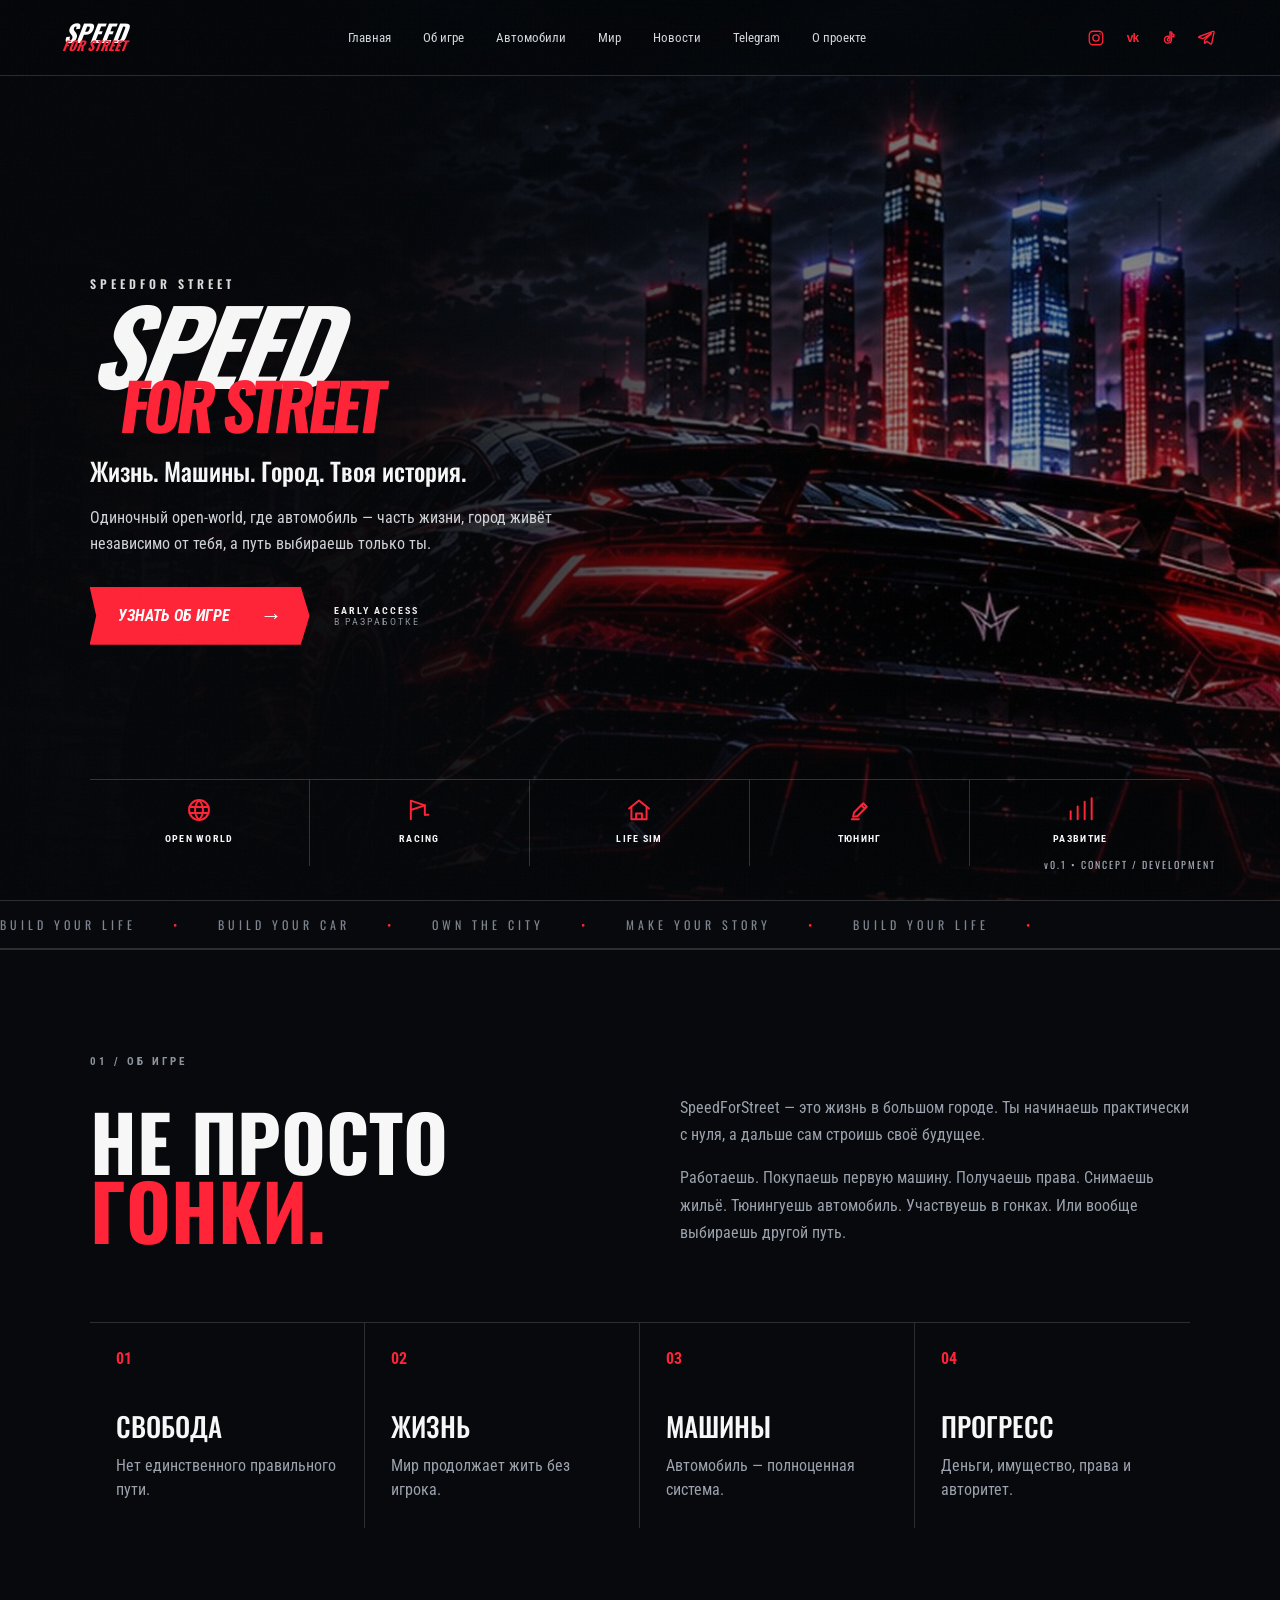
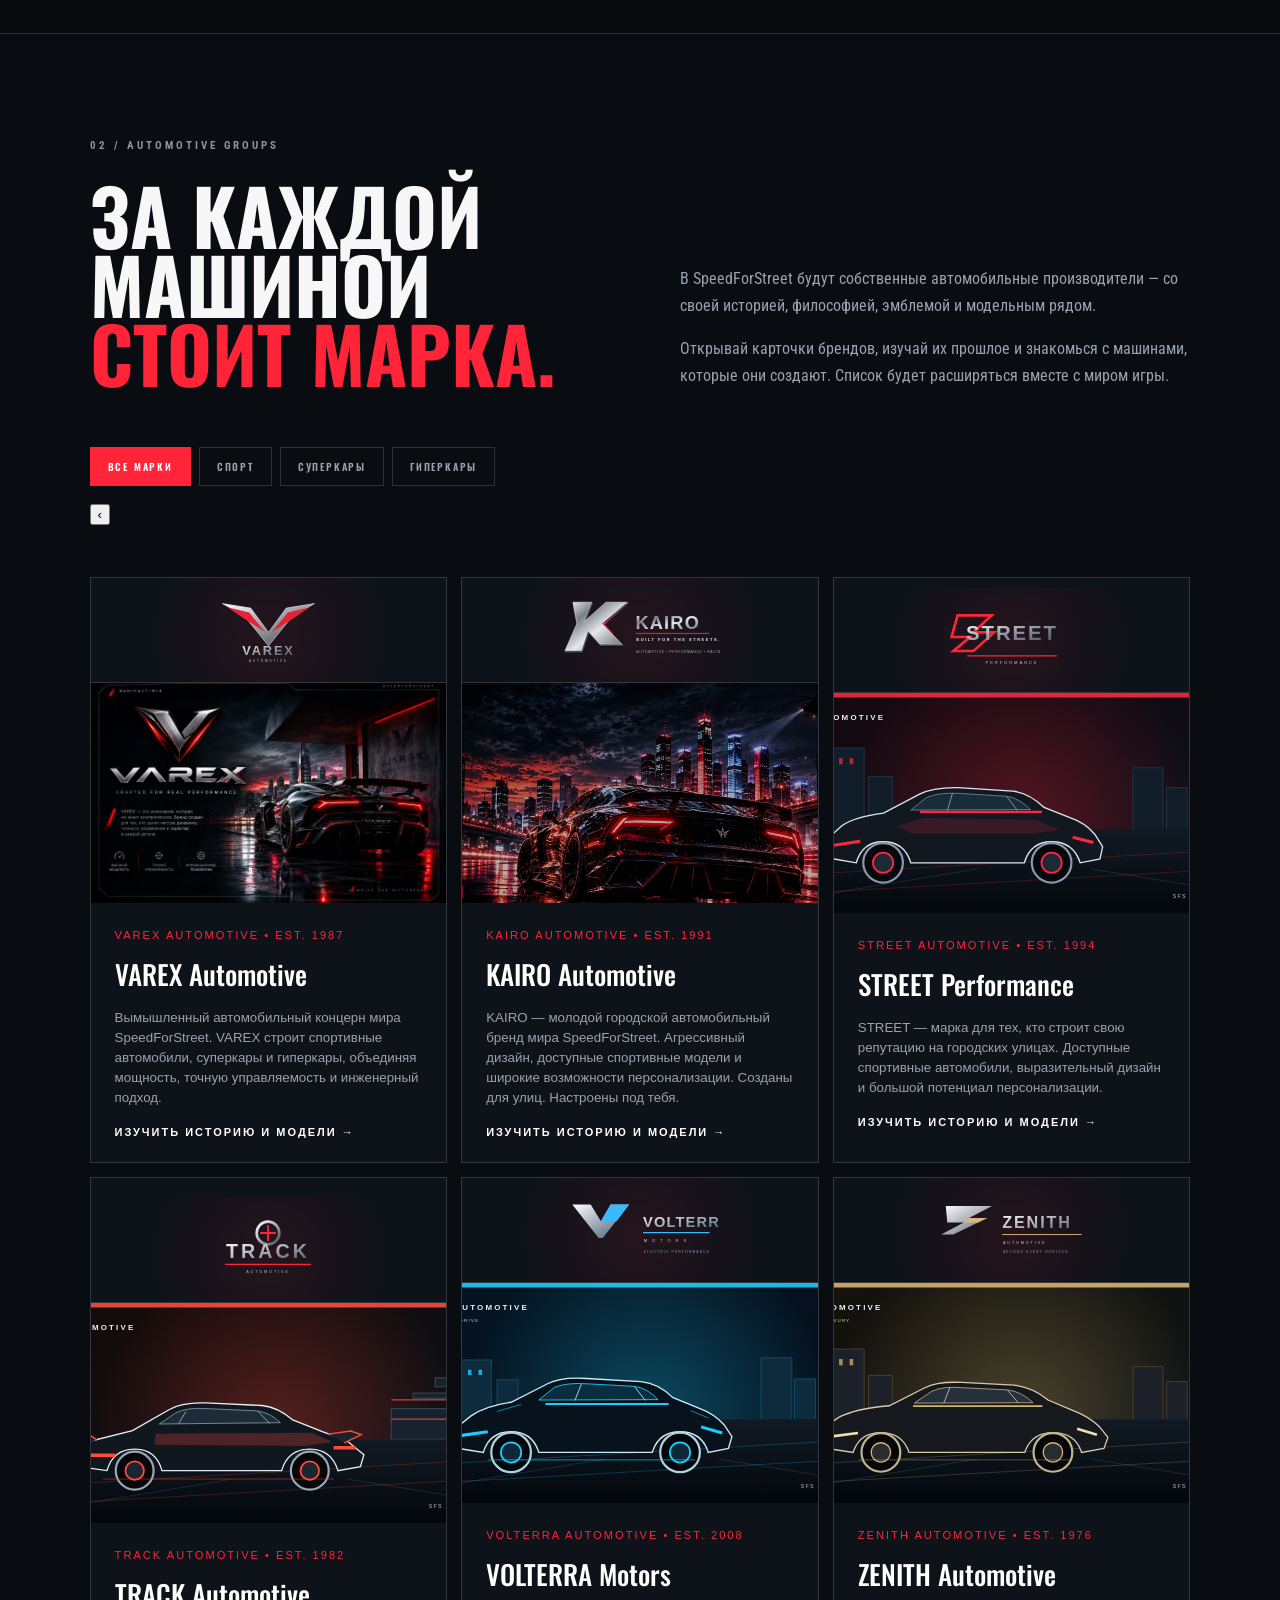
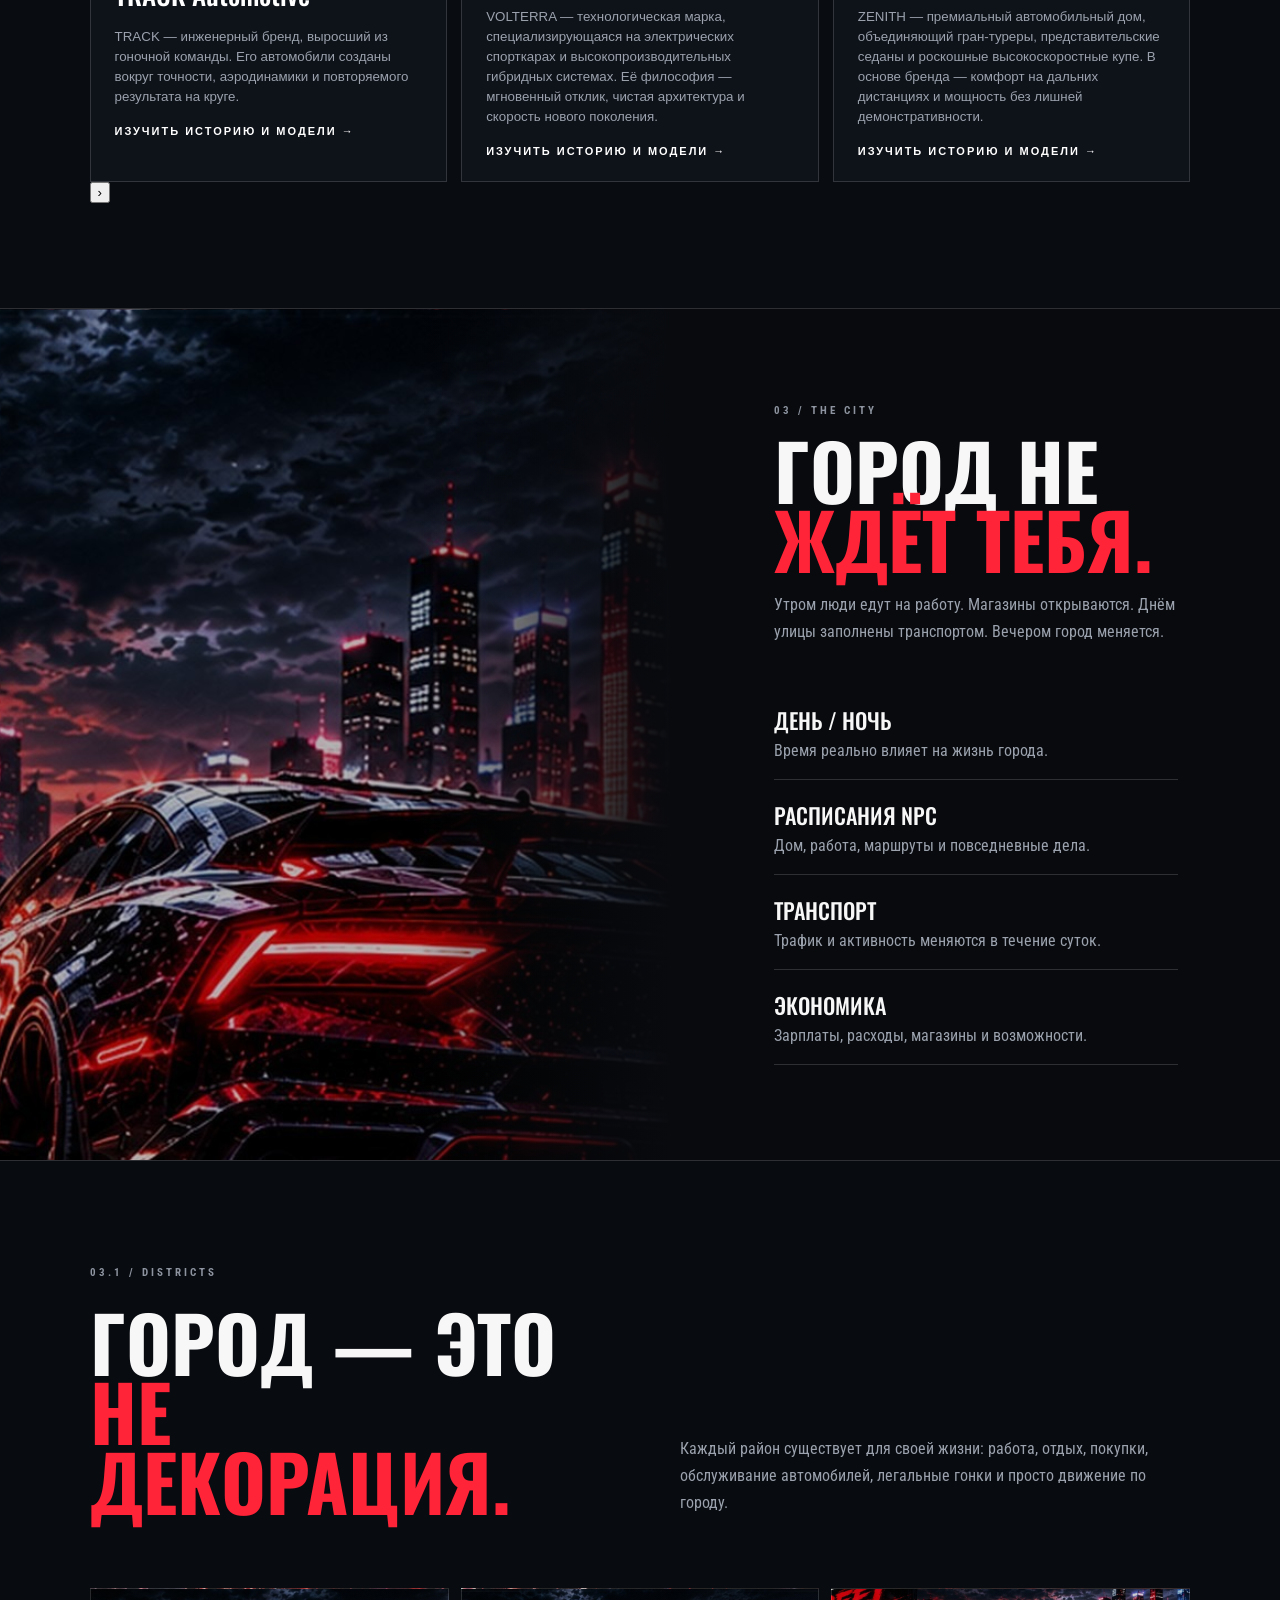
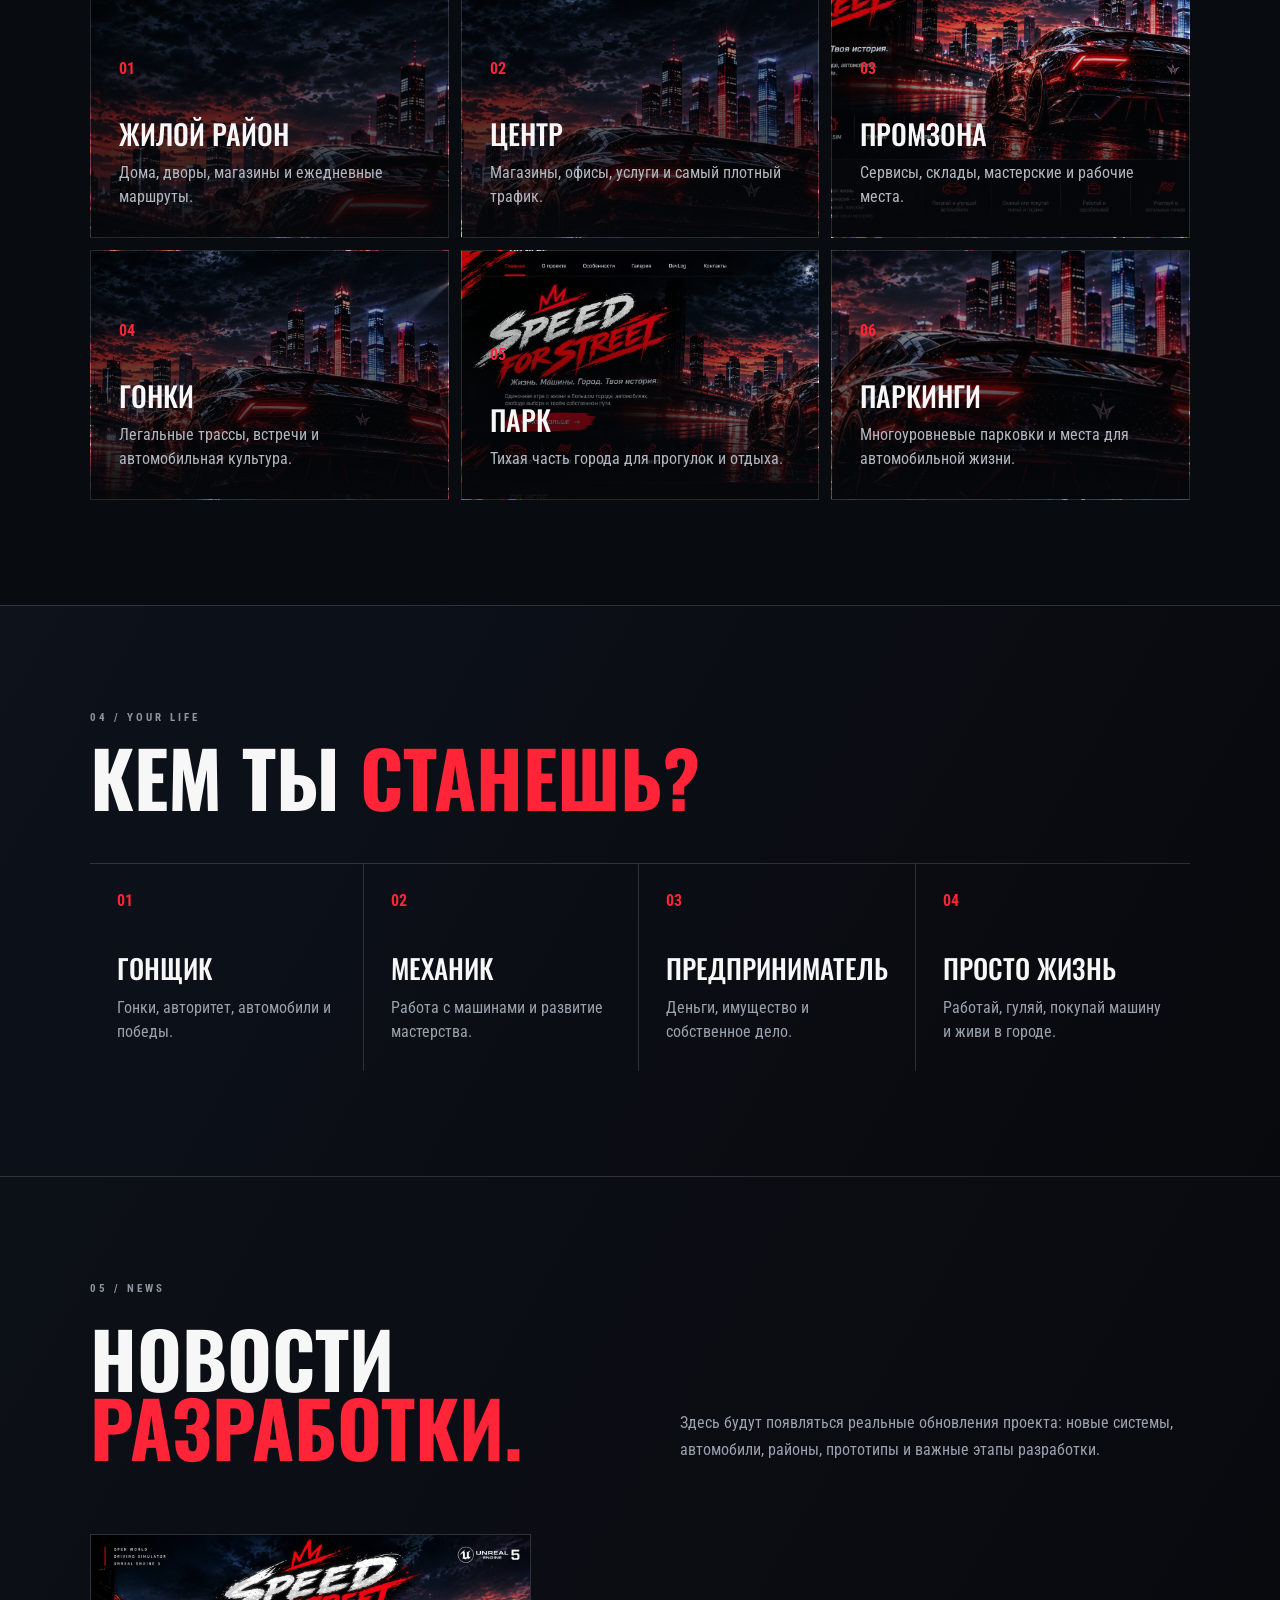
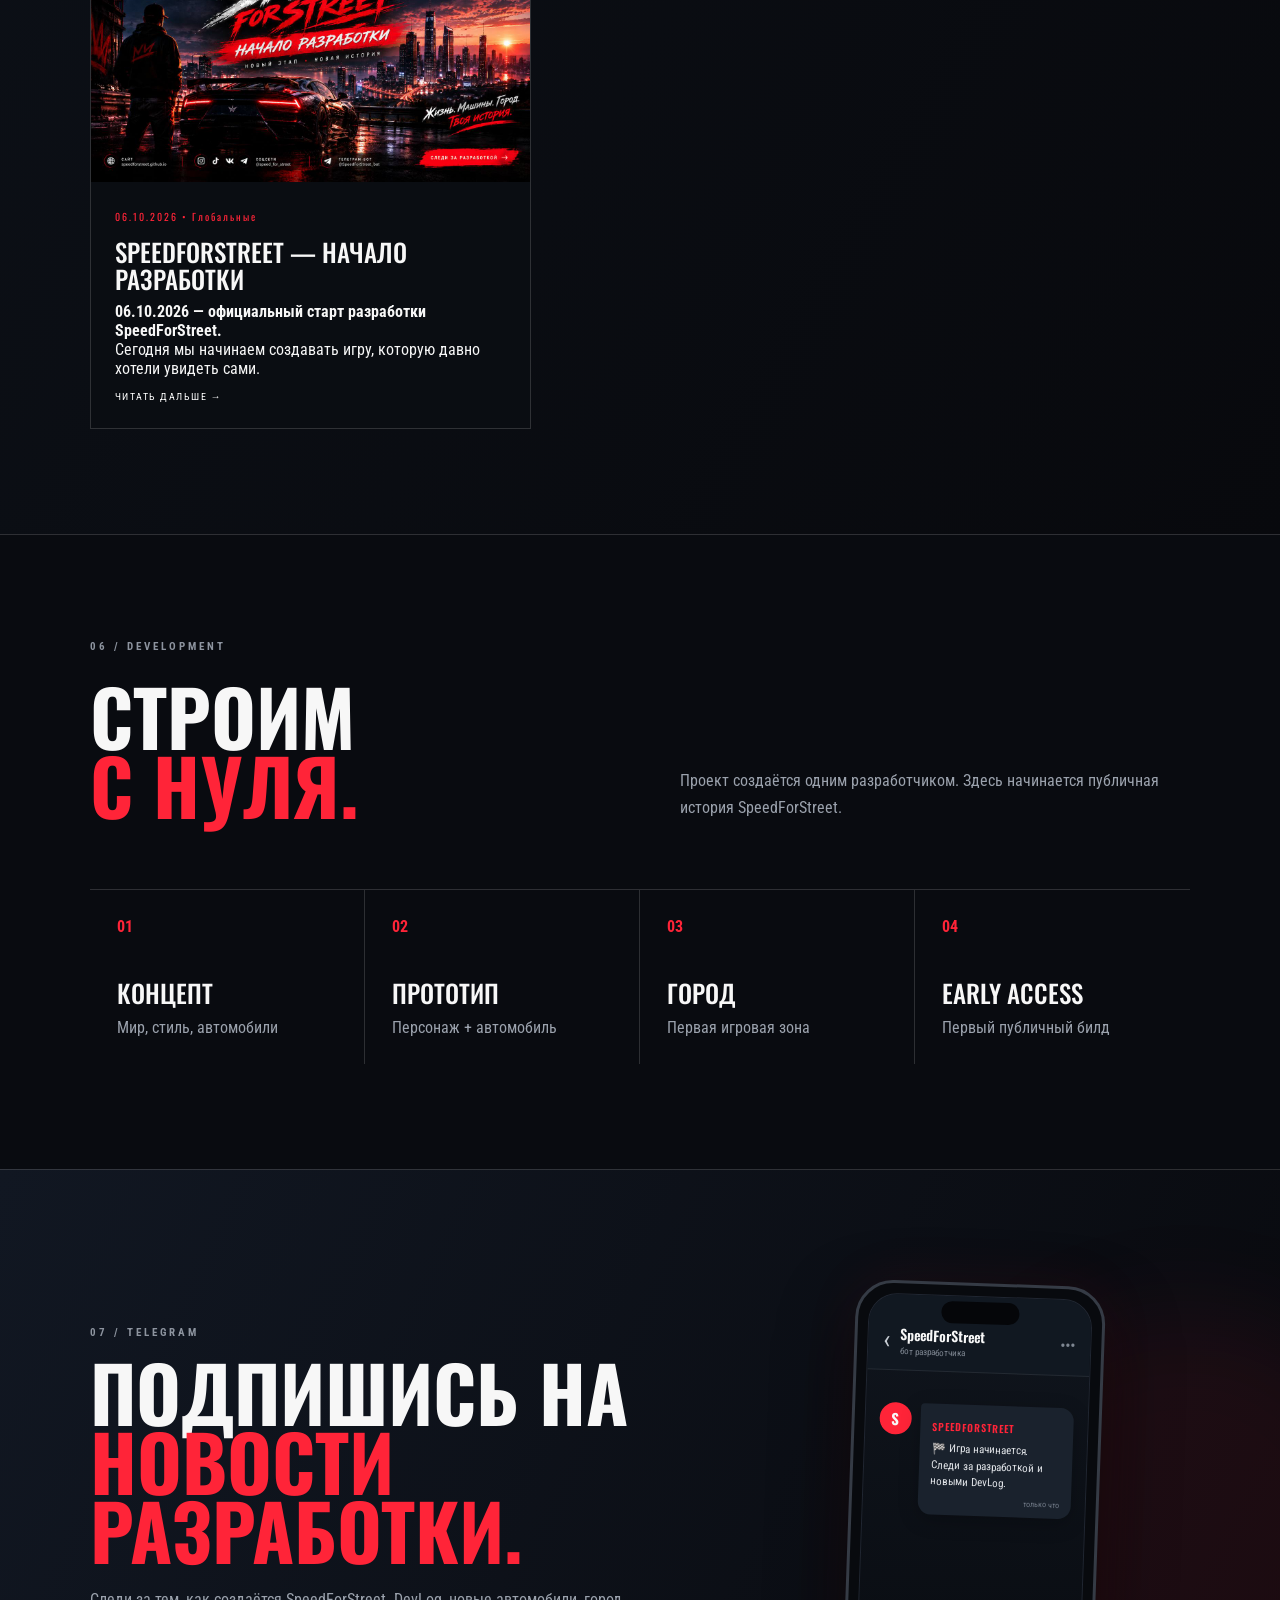
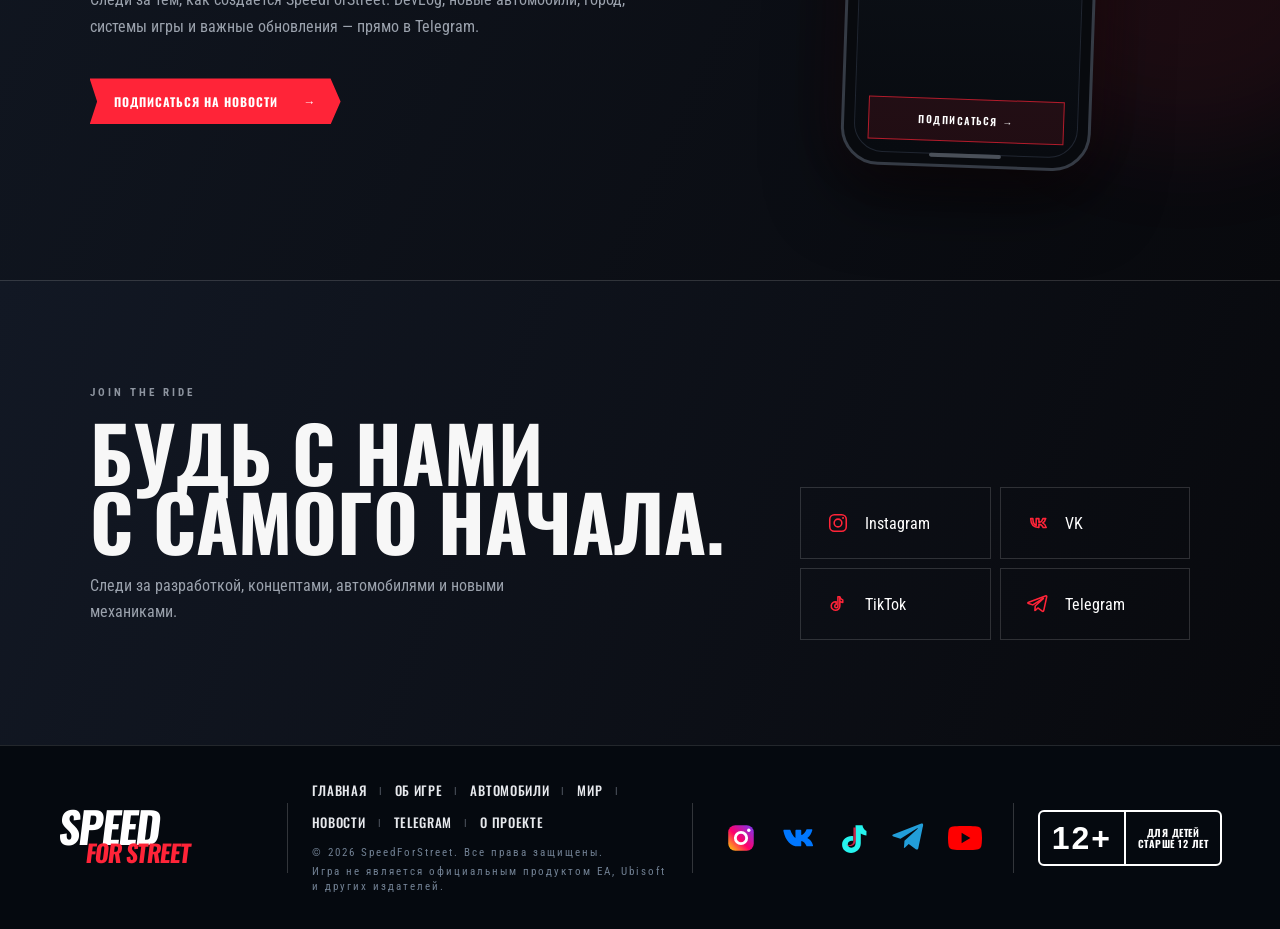
==== commit 352042ef: "Add centered manufacturer cover carousel markup" ====
--- a/index.html
+++ b/index.html
@@ -92,7 +92,7 @@
 <div class="section-label">02 / AUTOMOTIVE GROUPS</div>
 <div class="two-col title-row"><h2>ЗА КАЖДОЙ МАШИНОЙ<br><em>СТОИТ МАРКА.</em></h2><div class="copy"><p>В SpeedForStreet будут собственные автомобильные производители — со своей историей, философией, эмблемой и модельным рядом.</p><p>Открывай карточки брендов, изучай их прошлое и знакомься с машинами, которые они создают. Список будет расширяться вместе с миром игры.</p></div></div>
 <div class="gallery-toolbar" role="tablist" aria-label="Фильтр автопроизводителей"><button class="filter-btn active" data-filter="all">ВСЕ МАРКИ</button><button class="filter-btn" data-filter="sports">СПОРТ</button><button class="filter-btn" data-filter="supercars">СУПЕРКАРЫ</button><button class="filter-btn" data-filter="hypercar">ГИПЕРКАРЫ</button></div>
-<div class="car-grid gallery-grid" aria-live="polite"><button type="button" class="car-card manufacturer-card"><div class="manufacturer-card-brand"><img src="assets/varex-logo.svg" alt="VAREX Automotive"></div><div class="car-image"><img src="assets/hero-clean.jpg" alt="Концепт автомобиля VAREX"></div><div class="card-copy"><small>VAREX AUTOMOTIVE • EST. 1987</small><h3>VAREX AUTOMOTIVE</h3><p>Driven by Performance. История, технологии и модельный ряд первого автопроизводителя SpeedForStreet.</p><b>ИЗУЧИТЬ МАРКУ →</b></div></button></div>
+<div class="manufacturer-carousel" aria-label="Карусель производителей"><button class="manufacturer-arrow manufacturer-prev" type="button" aria-label="Предыдущий производитель">‹</button><div class="manufacturer-viewport"><div class="car-grid gallery-grid" aria-live="polite"><button type="button" class="car-card manufacturer-card" data-manufacturer="varex" data-category="sports"><div class="car-image"><img src="assets/hero-clean.jpg" alt="Обложка VAREX"></div></button></div></div><button class="manufacturer-arrow manufacturer-next" type="button" aria-label="Следующий производитель">›</button></div>
 </section>
 
 <section class="world" id="world">
--- a/style.css
+++ b/style.css
@@ -289,51 +289,3 @@
 .lineup-lightbox-close{position:absolute;top:14px;right:20px;width:48px;height:48px;border:1px solid #646a74;border-radius:50%;background:#11151b;color:#fff;font-size:34px;line-height:1;cursor:pointer}
 .lineup-lightbox-hint{position:absolute;bottom:16px;left:12px;right:12px;text-align:center;color:#b8bec8;font-size:12px;letter-spacing:.5px}
 @media(max-width:600px){.lineup-lightbox{padding:58px 8px 48px}.lineup-lightbox img{max-width:98vw;max-height:84vh}.lineup-lightbox-close{top:8px;right:10px}}
-
-/* VAREX cover: show the complete artwork without the separate vector logo panel */
-.manufacturer-card[data-manufacturer="varex"] .manufacturer-card-brand{display:none}
-.manufacturer-card[data-manufacturer="varex"] .car-image{height:auto;aspect-ratio:3/2}
-.manufacturer-card[data-manufacturer="varex"] .car-image img{height:100%;object-fit:contain;object-position:center}
-
-
-
-/* Full-bleed ticker: stretch from edge to edge of the viewport */
-.marquee{width:100vw;max-width:100vw;position:relative;left:50%;margin-left:-50vw}
-
-
-
-
-/* Center-focused manufacturer carousel: full cover image, two subdued cards on each side */
-.manufacturer-carousel{position:relative;max-width:1240px;margin:34px auto 0;padding:8px 46px 54px;overflow:hidden}
-.manufacturer-viewport{width:100%;height:clamp(410px,43vw,540px);overflow:hidden;position:relative;touch-action:pan-y;perspective:1400px}
-.gallery-grid{display:block;position:relative;width:100%;height:100%;margin:0;padding:0;transform:none!important;will-change:auto}
-.gallery-grid .car-card{display:block;position:absolute;left:50%;top:50%;width:clamp(230px,31%,350px);height:100%;min-width:0;margin:0;padding:0;overflow:hidden;border:1px solid rgba(255,255,255,.14);background:#080a0e;cursor:pointer;transform:translate(calc(-50% + var(--carousel-x,0px)),-50%) scale(var(--carousel-scale,.68));transform-origin:center;opacity:var(--carousel-opacity,.42);filter:brightness(var(--carousel-brightness,.42));box-shadow:0 20px 55px rgba(0,0,0,.45);transition:transform .65s cubic-bezier(.22,.7,.25,1),opacity .65s,filter .65s,border-color .3s;backface-visibility:hidden}
-.gallery-grid .car-card.is-center{border-color:rgba(255,255,255,.28);box-shadow:0 28px 75px rgba(0,0,0,.58)}
-.gallery-grid .car-card:hover{border-color:var(--red)}
-.gallery-grid .car-card[hidden]{display:none}
-.manufacturer-cover{display:block;width:100%;height:100%;object-fit:contain;object-position:center;background:#080a0e;pointer-events:none}
-.manufacturer-cover-shade{position:absolute;inset:0;background:linear-gradient(180deg,rgba(3,5,8,.02) 20%,rgba(3,5,8,.12) 44%,rgba(3,5,8,.96) 100%);pointer-events:none}
-.manufacturer-cover-copy{position:absolute;left:0;right:0;bottom:0;display:flex;flex-direction:column;align-items:flex-start;gap:10px;padding:28px 25px 25px;text-align:left;color:#fff;pointer-events:none}
-.manufacturer-cover-copy small{font-size:10px;font-weight:700;letter-spacing:2px;color:var(--red);text-transform:uppercase}
-.manufacturer-cover-copy strong{font:600 clamp(22px,2.2vw,30px)/1.05 Oswald,sans-serif;text-transform:uppercase;text-shadow:0 2px 12px #000}
-.manufacturer-cover-copy>span{font-size:12px;line-height:1.5;color:#d2d6de;display:-webkit-box;-webkit-line-clamp:3;-webkit-box-orient:vertical;overflow:hidden;max-width:100%}
-.manufacturer-cover-copy b{display:inline-flex;align-items:center;gap:15px;margin-top:6px;padding-bottom:7px;border-bottom:2px solid var(--red);font-size:10px;letter-spacing:1.2px;color:#fff}
-.manufacturer-cover-copy b i{font-size:16px;font-style:normal;color:var(--red)}
-.carousel-arrow{position:absolute;z-index:5;top:calc(50% - 27px);height:48px;width:42px;display:grid;place-items:center;border:1px solid rgba(255,255,255,.2);background:rgba(8,10,14,.86);backdrop-filter:blur(8px);color:#fff;font-size:30px;line-height:1;cursor:pointer;transition:background .2s,border-color .2s,transform .2s}
-.carousel-prev{left:4px}.carousel-next{right:4px}
-.carousel-arrow:hover{background:var(--red);border-color:var(--red);transform:scale(1.06)}
-.carousel-arrow:focus-visible{outline:2px solid var(--red);outline-offset:3px}
-.carousel-pagination{position:absolute;left:46px;right:46px;bottom:18px;display:flex;justify-content:center;gap:8px}
-.carousel-dot{width:7px;height:7px;padding:0;border:0;border-radius:50%;background:#535963;cursor:pointer;transition:width .25s,background .25s}
-.carousel-dot[aria-current="true"]{width:25px;border-radius:8px;background:var(--red)}
-@media(max-width:800px){.manufacturer-carousel{padding-inline:36px}.manufacturer-viewport{height:450px}.gallery-grid .car-card{width:clamp(220px,42%,310px)}.manufacturer-cover-copy{padding:22px 18px}.manufacturer-cover-copy>span{-webkit-line-clamp:2}.carousel-pagination{left:36px;right:36px}}
-@media(max-width:600px){.manufacturer-carousel{margin-top:22px;padding:0 32px 48px}.manufacturer-viewport{height:410px}.gallery-grid .car-card{width:min(76%,290px)}.manufacturer-cover-copy{padding:20px 17px;gap:8px}.manufacturer-cover-copy strong{font-size:23px}.manufacturer-cover-copy>span{font-size:11px}.carousel-arrow{top:calc(50% - 40px);width:30px;height:42px;font-size:25px}.carousel-prev{left:0}.carousel-next{right:0}.carousel-pagination{left:32px;right:32px;bottom:14px}}
-@media(prefers-reduced-motion:reduce){.gallery-grid .car-card,.carousel-dot{transition:none!important}}
-
-
-/* Keep the manufacturer section heading and intro above the carousel artwork */
-.cars .title-row{display:flex;flex-direction:column;align-items:flex-start;gap:10px;margin-top:10px}
-.cars .title-row h2{margin:18px 0 8px}
-.cars .title-row .copy{max-width:900px}
-.cars .title-row .copy p{margin:0 0 8px}
-@media(min-width:900px){.cars .title-row .copy{display:grid;grid-template-columns:1fr 1fr;gap:24px;max-width:1100px}}
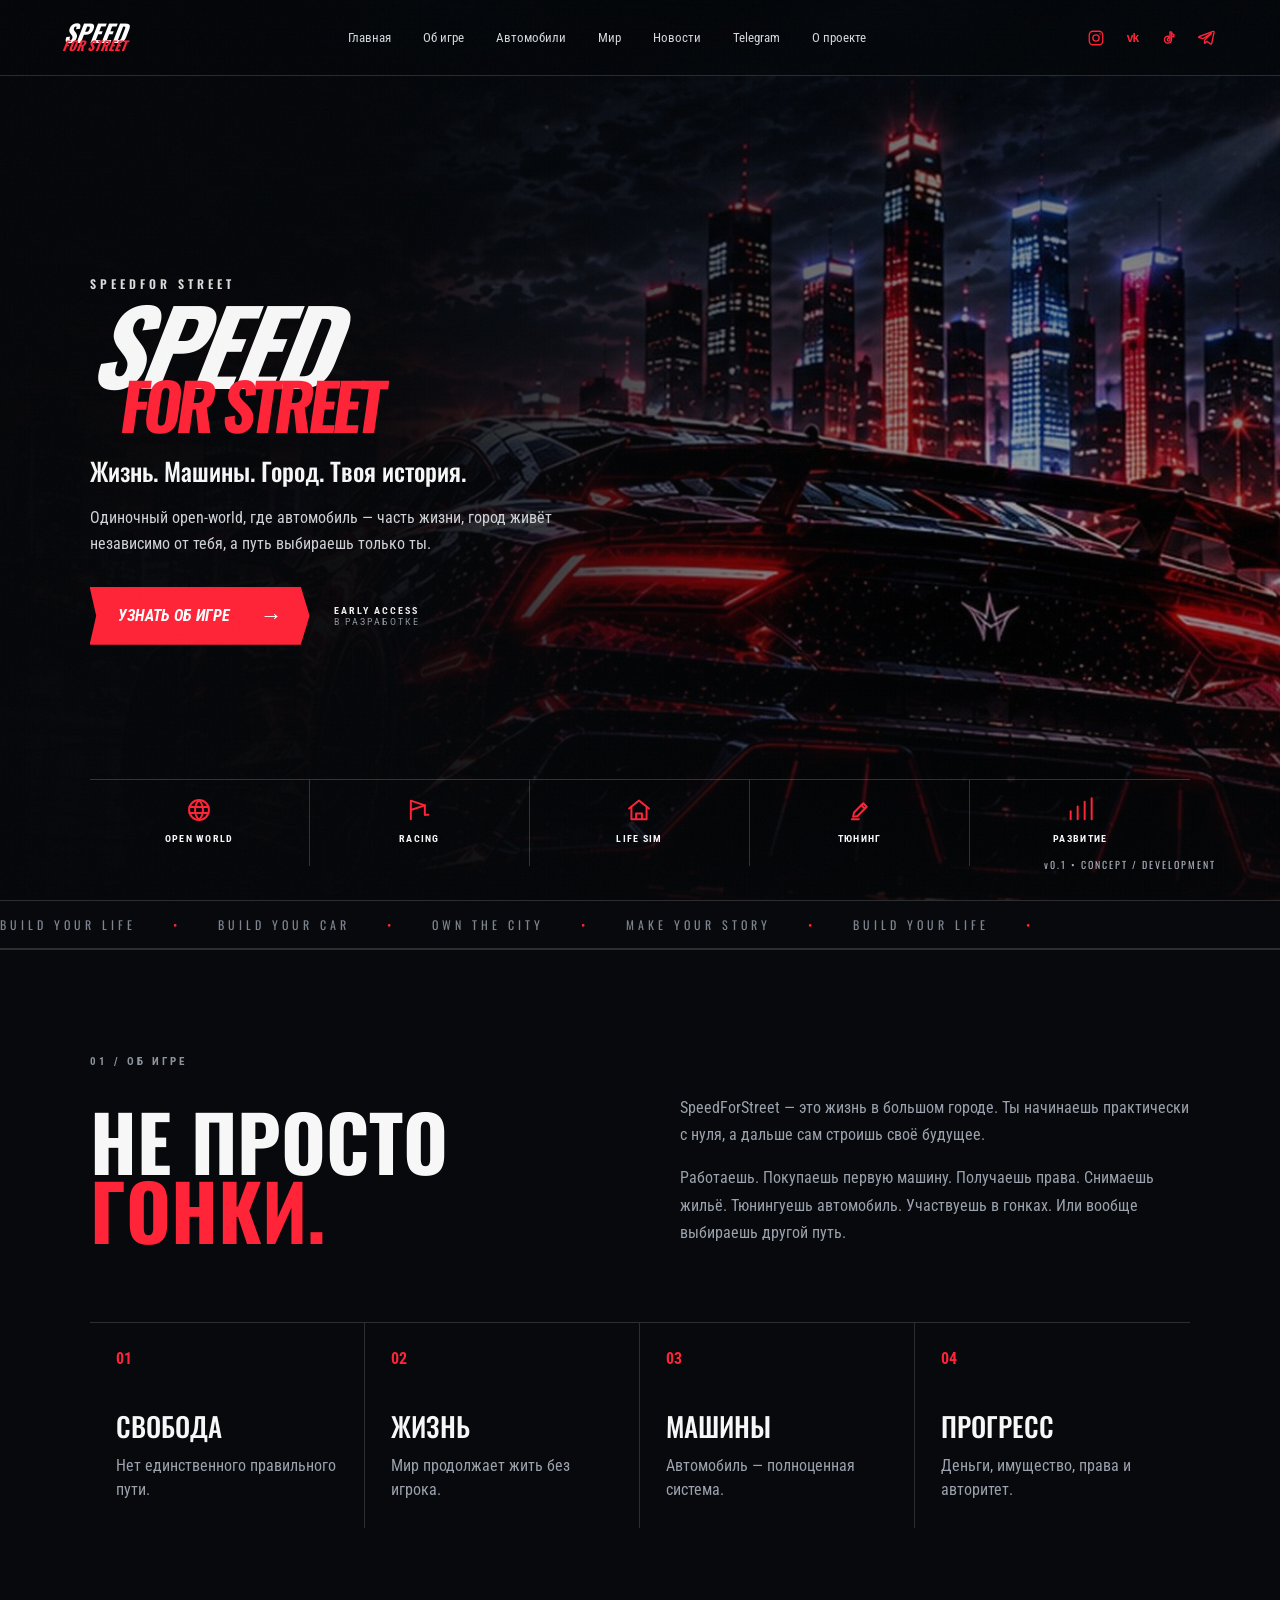
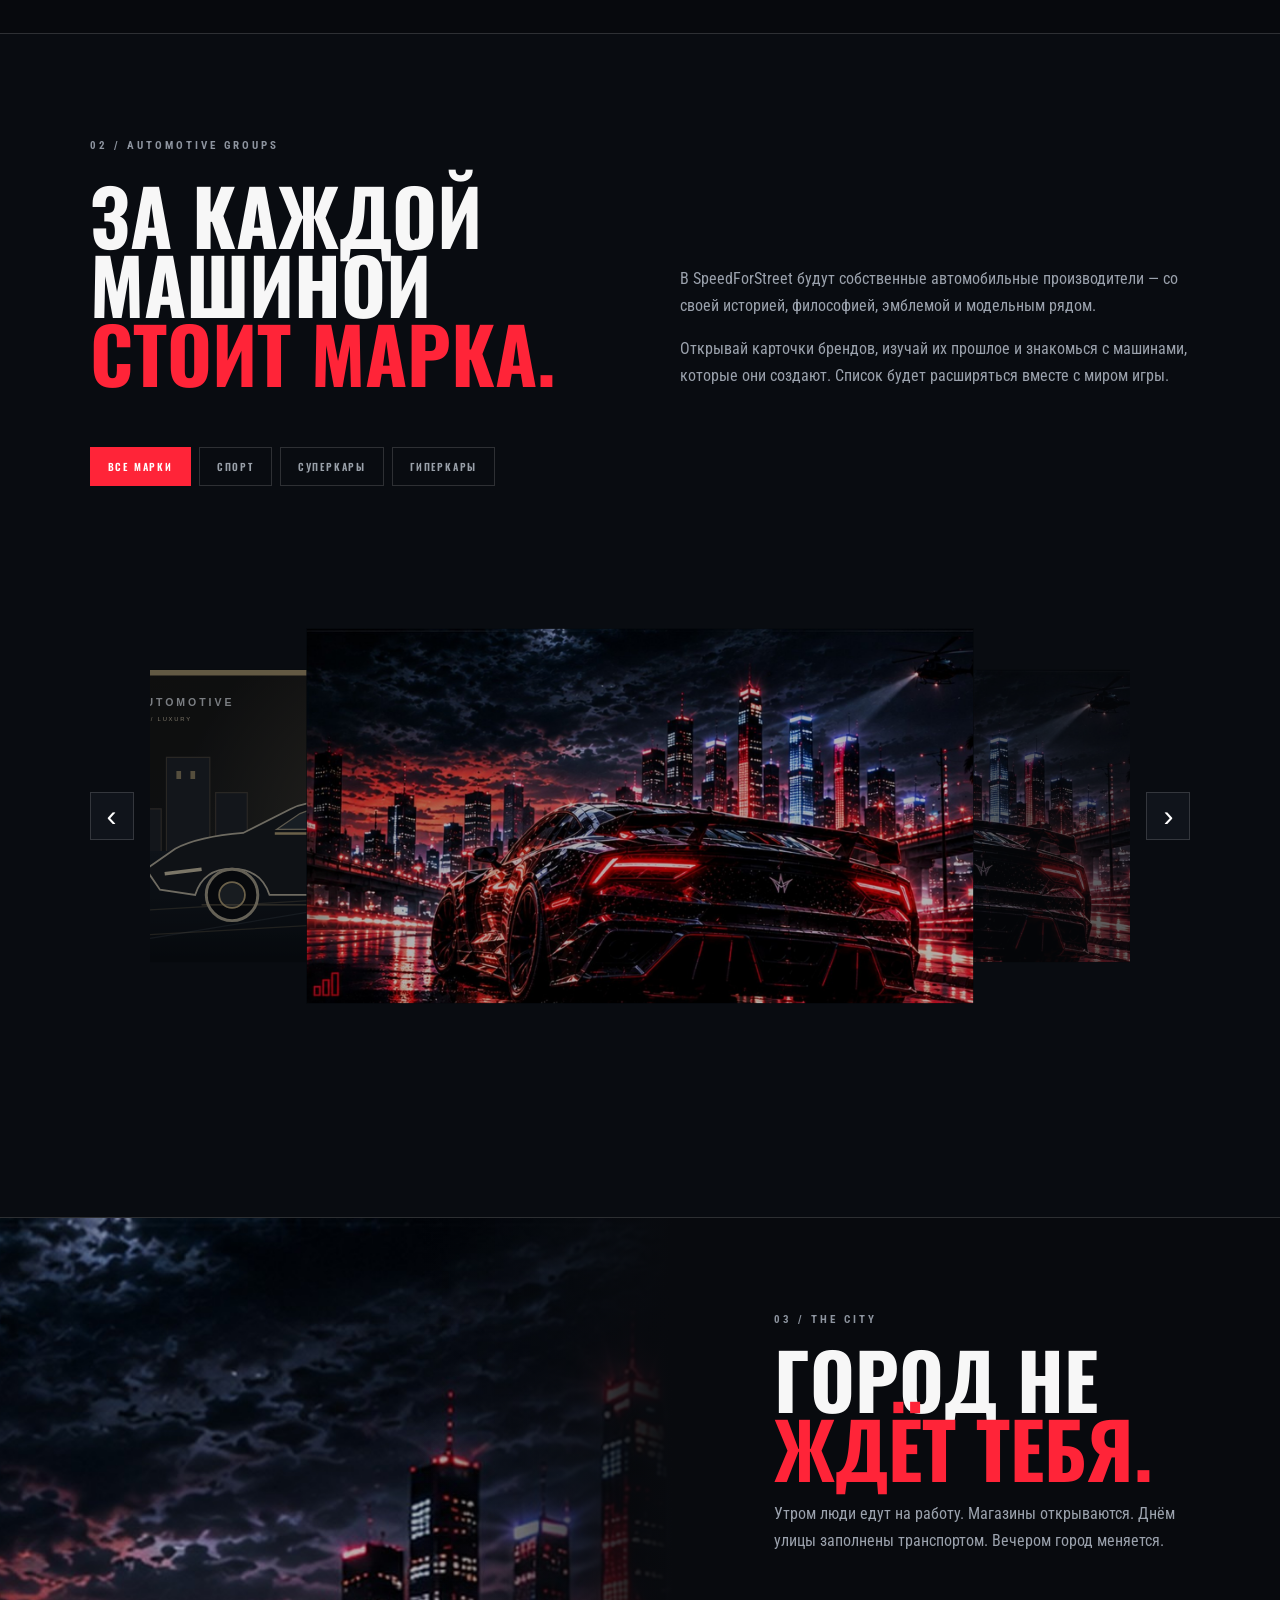
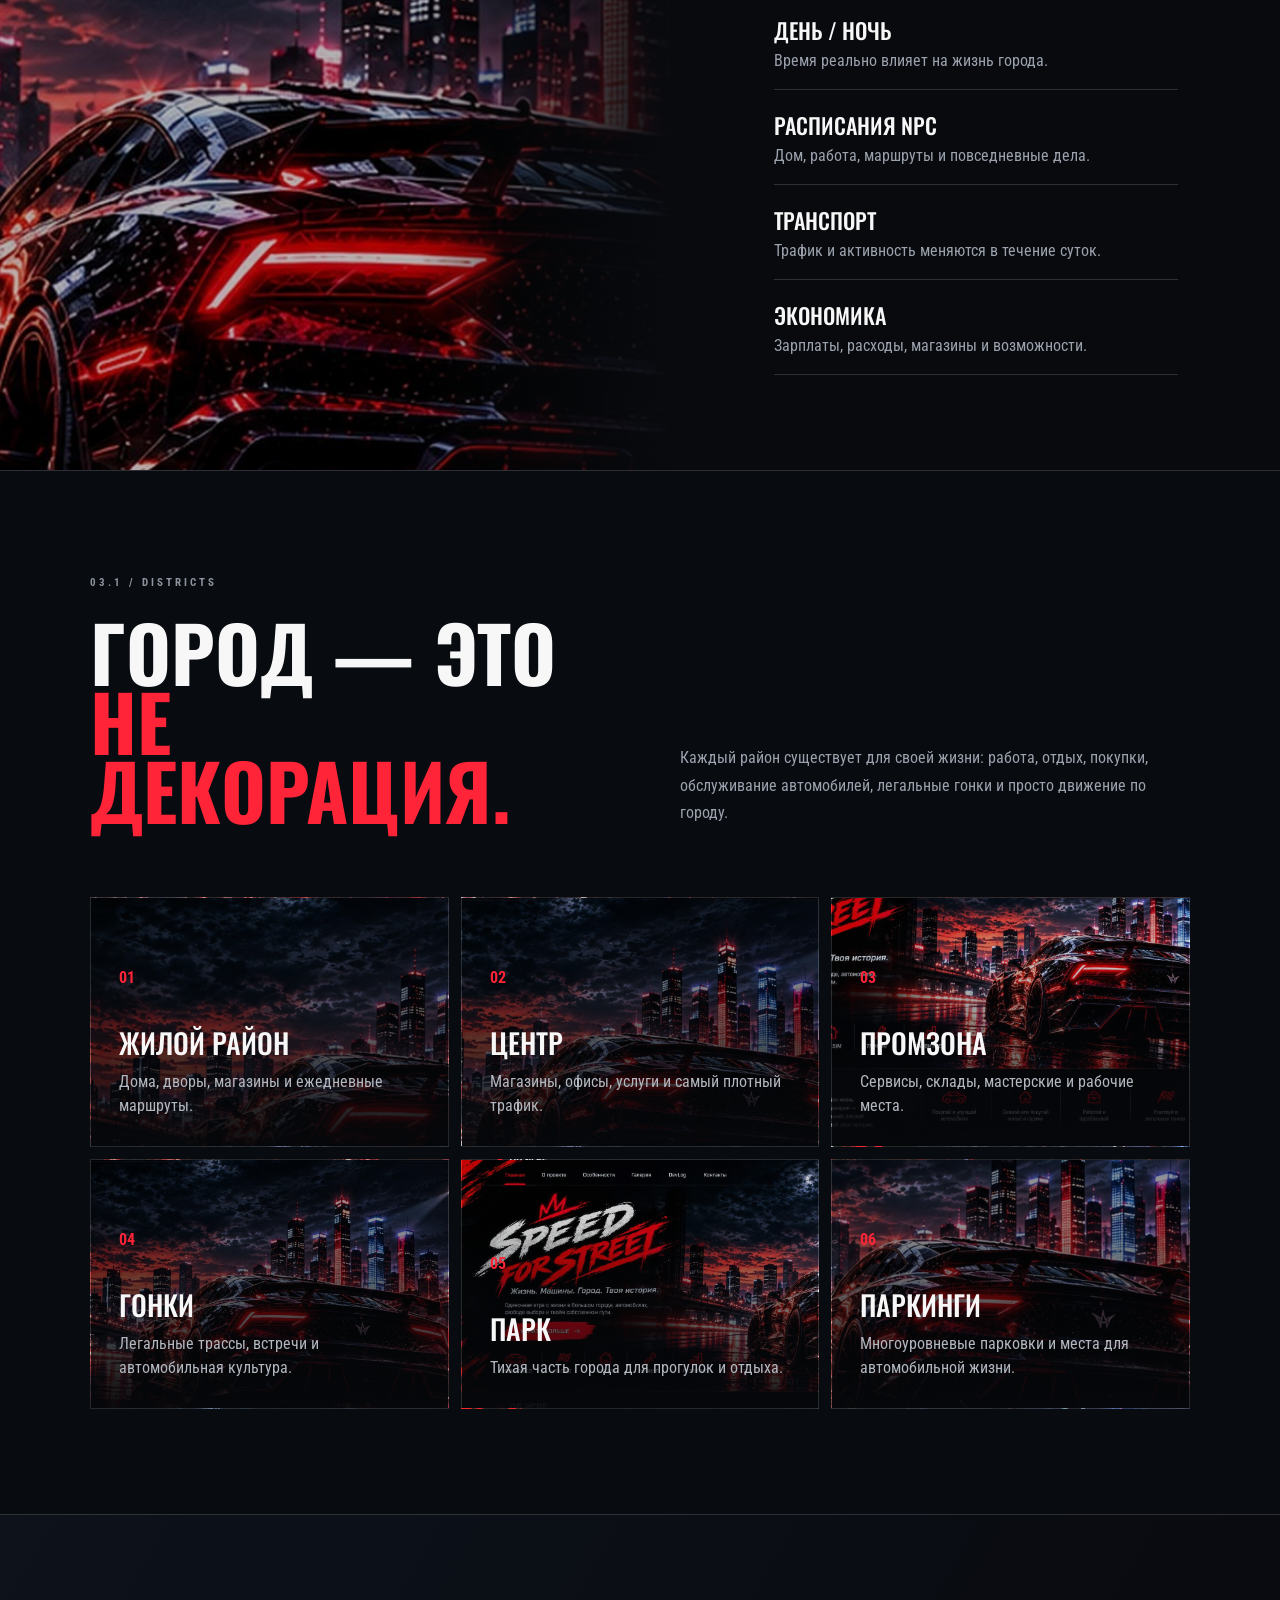
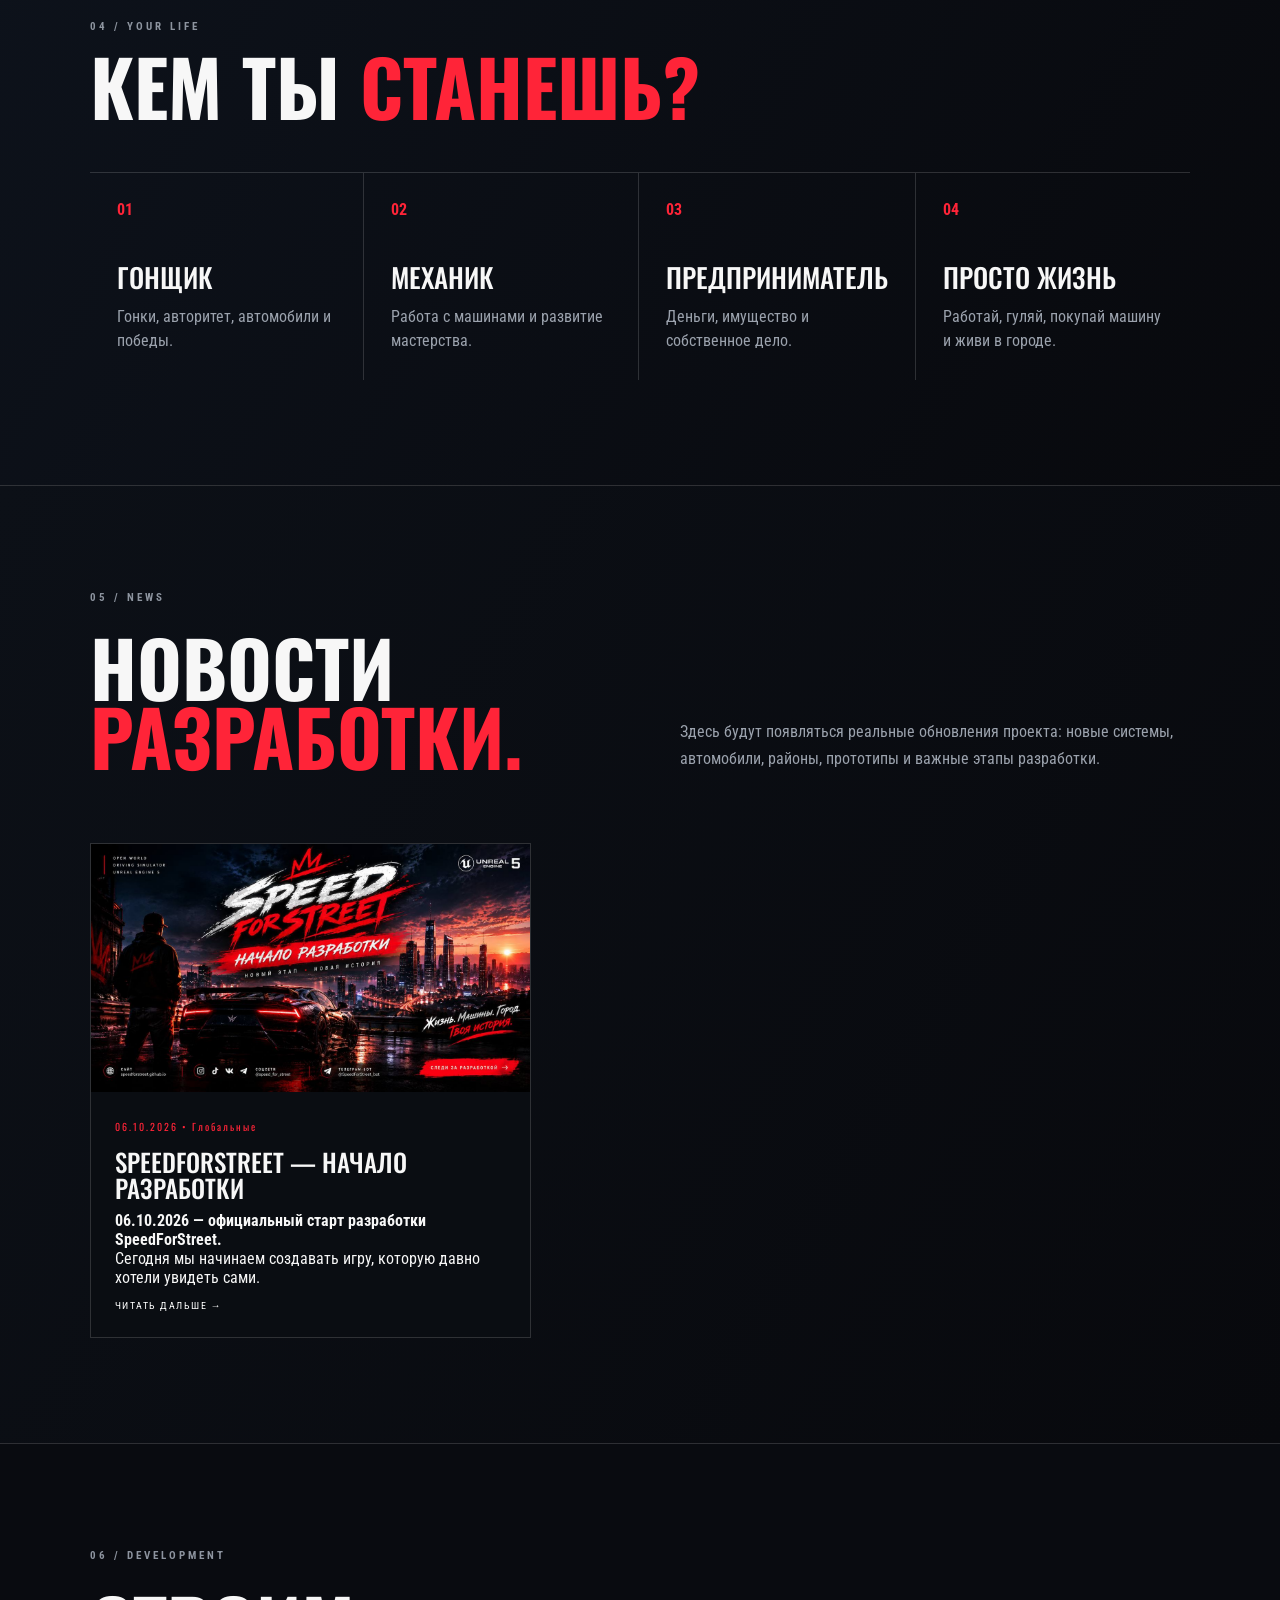
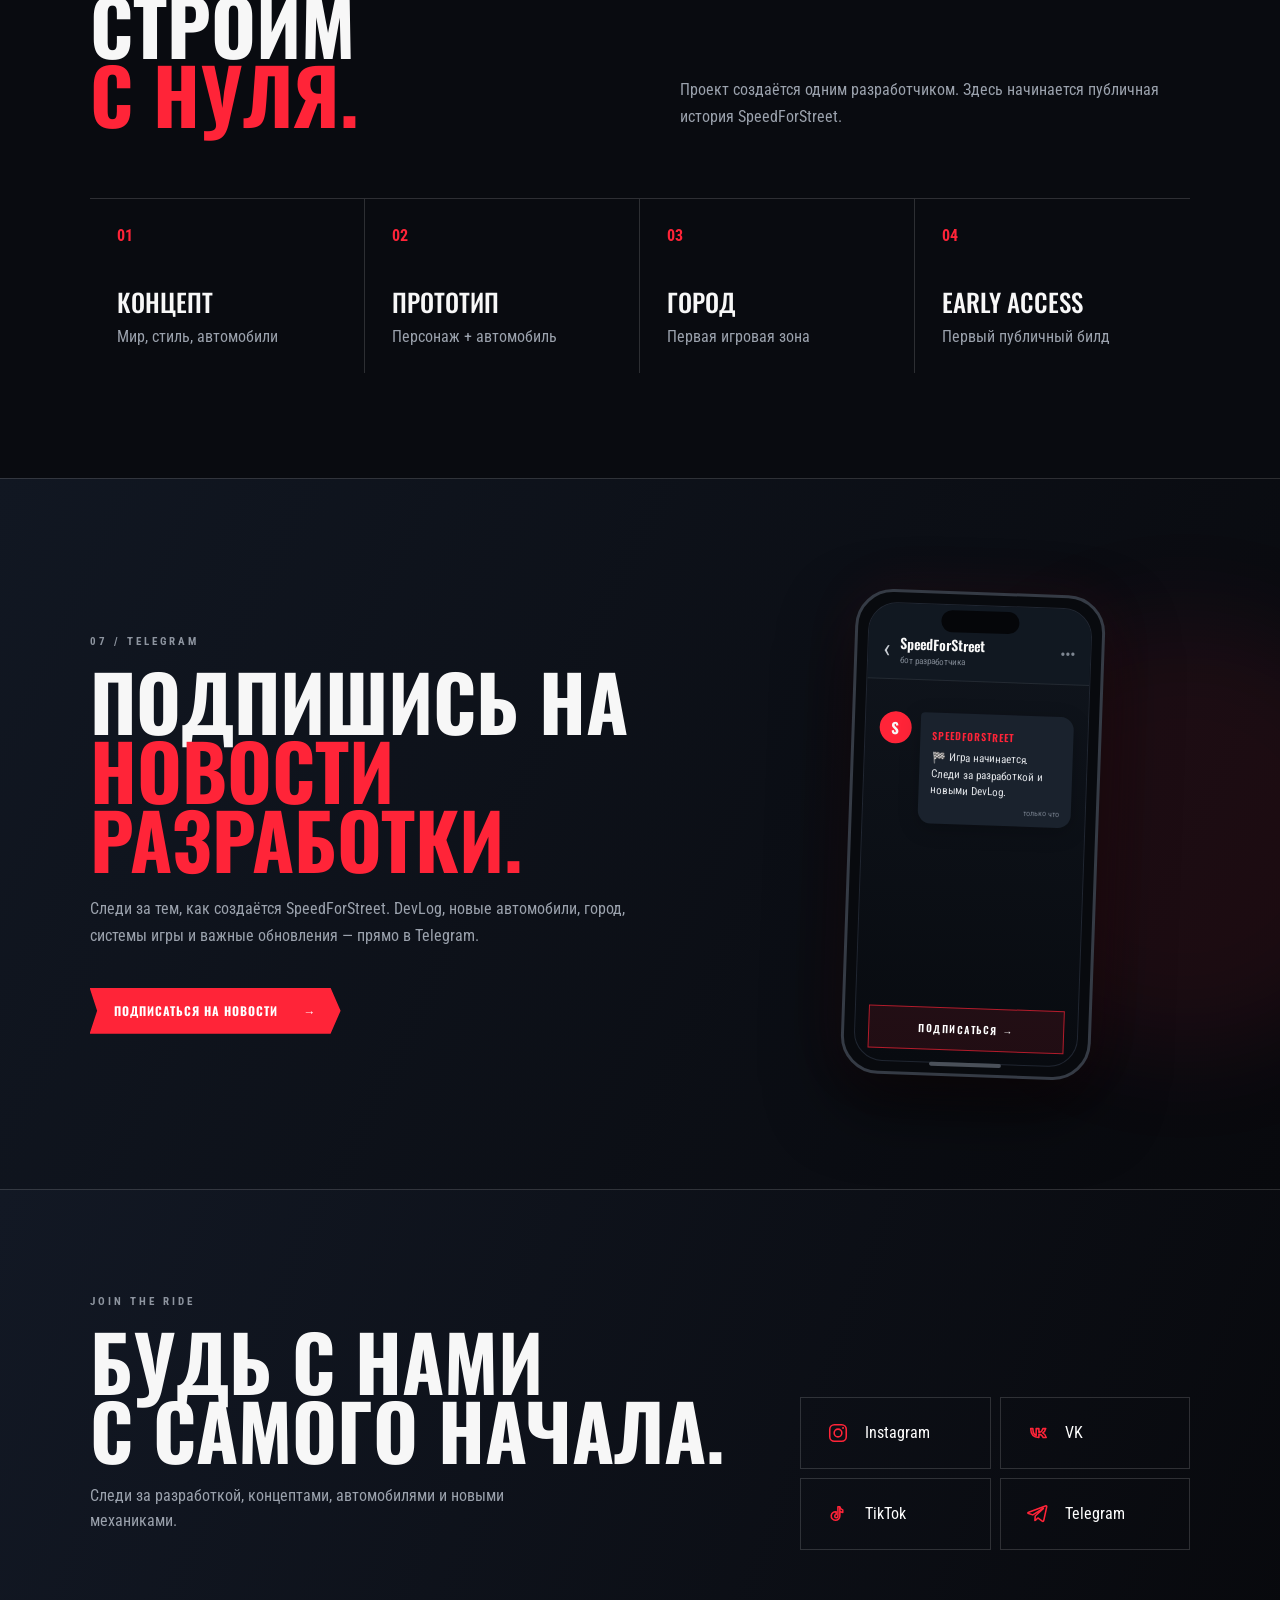
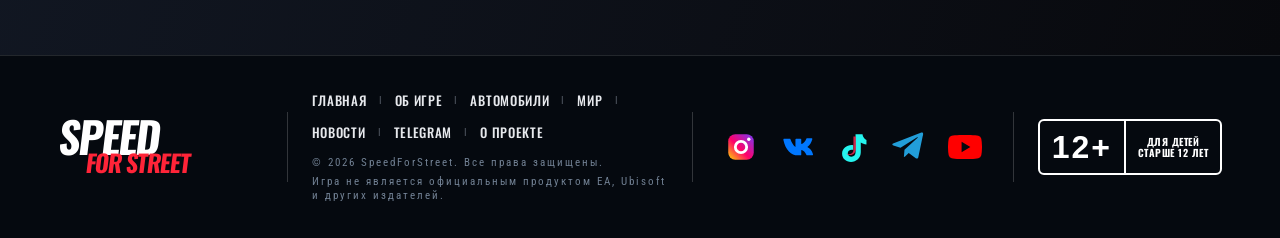
==== commit 70d8530b: "Fix VAREX carousel cover fallback" ====
--- a/index.html
+++ b/index.html
@@ -92,7 +92,7 @@
 <div class="section-label">02 / AUTOMOTIVE GROUPS</div>
 <div class="two-col title-row"><h2>ЗА КАЖДОЙ МАШИНОЙ<br><em>СТОИТ МАРКА.</em></h2><div class="copy"><p>В SpeedForStreet будут собственные автомобильные производители — со своей историей, философией, эмблемой и модельным рядом.</p><p>Открывай карточки брендов, изучай их прошлое и знакомься с машинами, которые они создают. Список будет расширяться вместе с миром игры.</p></div></div>
 <div class="gallery-toolbar" role="tablist" aria-label="Фильтр автопроизводителей"><button class="filter-btn active" data-filter="all">ВСЕ МАРКИ</button><button class="filter-btn" data-filter="sports">СПОРТ</button><button class="filter-btn" data-filter="supercars">СУПЕРКАРЫ</button><button class="filter-btn" data-filter="hypercar">ГИПЕРКАРЫ</button></div>
-<div class="manufacturer-carousel" aria-label="Карусель производителей"><button class="manufacturer-arrow manufacturer-prev" type="button" aria-label="Предыдущий производитель">‹</button><div class="manufacturer-viewport"><div class="car-grid gallery-grid" aria-live="polite"><button type="button" class="car-card manufacturer-card" data-manufacturer="varex" data-category="sports"><div class="car-image"><img src="assets/hero-clean.jpg" alt="Обложка VAREX"></div></button></div></div><button class="manufacturer-arrow manufacturer-next" type="button" aria-label="Следующий производитель">›</button></div>
+<div class="manufacturer-carousel" aria-label="Карусель производителей"><button class="manufacturer-arrow manufacturer-prev" type="button" aria-label="Предыдущий производитель">‹</button><div class="manufacturer-viewport"><div class="car-grid gallery-grid" aria-live="polite"><button type="button" class="car-card manufacturer-card" data-manufacturer="varex" data-category="sports"><div class="car-image"><img src="assets/hero-clean.jpg" alt="Обложка VAREX Automotive"></div></button></div></div><button class="manufacturer-arrow manufacturer-next" type="button" aria-label="Следующий производитель">›</button></div>
 </section>
 
 <section class="world" id="world">
--- a/style.css
+++ b/style.css
@@ -289,3 +289,85 @@
 .lineup-lightbox-close{position:absolute;top:14px;right:20px;width:48px;height:48px;border:1px solid #646a74;border-radius:50%;background:#11151b;color:#fff;font-size:34px;line-height:1;cursor:pointer}
 .lineup-lightbox-hint{position:absolute;bottom:16px;left:12px;right:12px;text-align:center;color:#b8bec8;font-size:12px;letter-spacing:.5px}
 @media(max-width:600px){.lineup-lightbox{padding:58px 8px 48px}.lineup-lightbox img{max-width:98vw;max-height:84vh}.lineup-lightbox-close{top:8px;right:10px}}
+
+
+/* Centered cover-only manufacturer carousel */
+.manufacturer-carousel{display:grid;grid-template-columns:44px minmax(0,1fr) 44px;align-items:center;gap:16px;margin-top:34px}
+.manufacturer-viewport{min-width:0;overflow:hidden;position:relative;padding:20px 0}
+.manufacturer-carousel .gallery-grid{display:block;position:relative;height:clamp(250px,35vw,440px);margin:0}
+.manufacturer-carousel .manufacturer-card{position:absolute;top:50%;left:50%;width:min(68%,760px);height:100%;padding:0;border:1px solid rgba(255,255,255,.14);background:#080b10;transform:translate(-50%,-50%) scale(.82);opacity:0;pointer-events:none;transition:transform .45s ease,opacity .45s ease,filter .45s ease;overflow:hidden}
+.manufacturer-carousel .manufacturer-card[hidden]{display:none}
+.manufacturer-carousel .manufacturer-card .car-image{height:100%;width:100%;background:#080b10}
+.manufacturer-carousel .manufacturer-card .car-image img{width:100%;height:100%;object-fit:cover;object-position:center;transition:transform .45s ease}
+.manufacturer-carousel .manufacturer-card.is-center{z-index:3;opacity:1;transform:translate(-50%,-50%) scale(1);pointer-events:auto;box-shadow:0 18px 60px rgba(0,0,0,.45)}
+.manufacturer-carousel .manufacturer-card.is-side-left{z-index:2;opacity:.5;transform:translate(calc(-50% - 35%),-50%) scale(.78);pointer-events:auto;filter:saturate(.7)}
+.manufacturer-carousel .manufacturer-card.is-side-right{z-index:2;opacity:.5;transform:translate(calc(-50% + 35%),-50%) scale(.78);pointer-events:auto;filter:saturate(.7)}
+.manufacturer-arrow{height:48px;width:44px;display:grid;place-items:center;border:1px solid var(--line);background:#10141b;color:#fff;font-size:30px;line-height:1;cursor:pointer;transition:background .2s,border-color .2s}
+.manufacturer-arrow:hover:not(:disabled){background:var(--red);border-color:var(--red)}
+.manufacturer-arrow:disabled{opacity:.3;cursor:default}
+.manufacturer-carousel .gallery-grid .manufacturer-card[hidden]{display:none}
+@media(max-width:700px){.manufacturer-carousel{grid-template-columns:28px minmax(0,1fr) 28px;gap:7px}.manufacturer-arrow{width:28px;height:40px;font-size:24px}.manufacturer-viewport{padding:12px 0}.manufacturer-carousel .gallery-grid{height:230px}.manufacturer-carousel .manufacturer-card{width:84%}.manufacturer-carousel .manufacturer-card.is-side-left{transform:translate(calc(-50% - 23%),-50%) scale(.76)}.manufacturer-carousel .manufacturer-card.is-side-right{transform:translate(calc(-50% + 23%),-50%) scale(.76)}}
+@media(prefers-reduced-motion:reduce){.manufacturer-carousel .manufacturer-card{transition:none}}
+
+
+/* Fix: manufacturer cover must fill the entire carousel card */
+.manufacturer-carousel .manufacturer-card{isolation:isolate}
+.manufacturer-carousel .manufacturer-card .car-image{
+  position:absolute;
+  inset:0;
+  width:100%;
+  height:100%;
+  margin:0;
+  padding:0;
+  overflow:hidden;
+}
+.manufacturer-carousel .manufacturer-card .car-image img{
+  position:absolute;
+  inset:0;
+  display:block;
+  width:100%;
+  height:100%;
+  max-width:none;
+  max-height:none;
+  object-fit:cover;
+  object-position:center;
+}
+
+
+/* Preserve the full original manufacturer cover ratio; never crop artwork */
+.manufacturer-carousel .gallery-grid{
+  height:auto;
+  aspect-ratio:16 / 9;
+}
+.manufacturer-carousel .manufacturer-card{
+  aspect-ratio:16 / 9;
+  height:auto;
+}
+.manufacturer-carousel .manufacturer-card .car-image img{
+  object-fit:contain;
+  object-position:center;
+  background:#080b10;
+}
+@media(max-width:700px){
+  .manufacturer-carousel .gallery-grid{
+    height:auto;
+    aspect-ratio:16 / 9;
+  }
+}
+
+
+/* Remove letterboxing: fill the card width while preserving full artwork */
+.manufacturer-carousel .manufacturer-card .car-image img{
+  object-fit:cover;
+}
+
+
+/* Remove the visible frame/border around manufacturer carousel cards */
+.manufacturer-carousel .manufacturer-card{
+  border:0 !important;
+  outline:0 !important;
+  box-shadow:none;
+}
+.manufacturer-carousel .manufacturer-card.is-center{
+  box-shadow:none !important;
+}
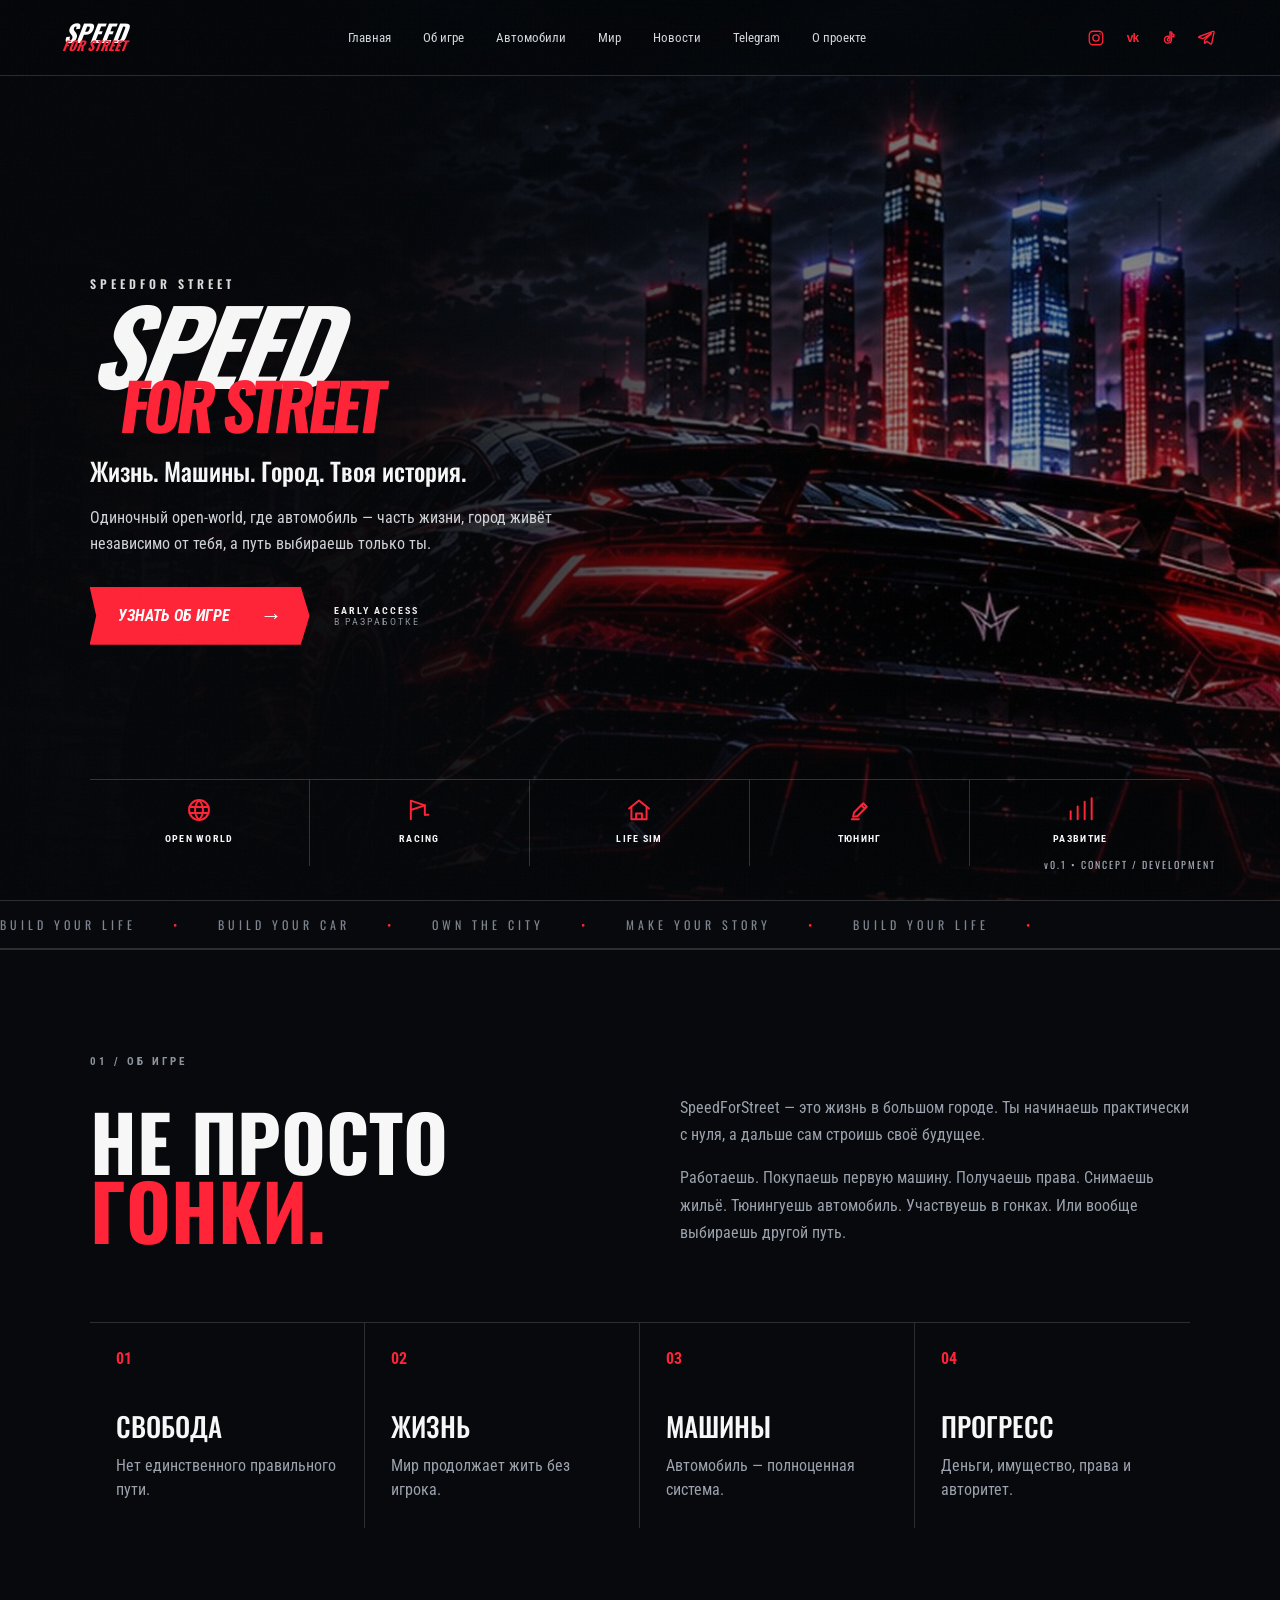
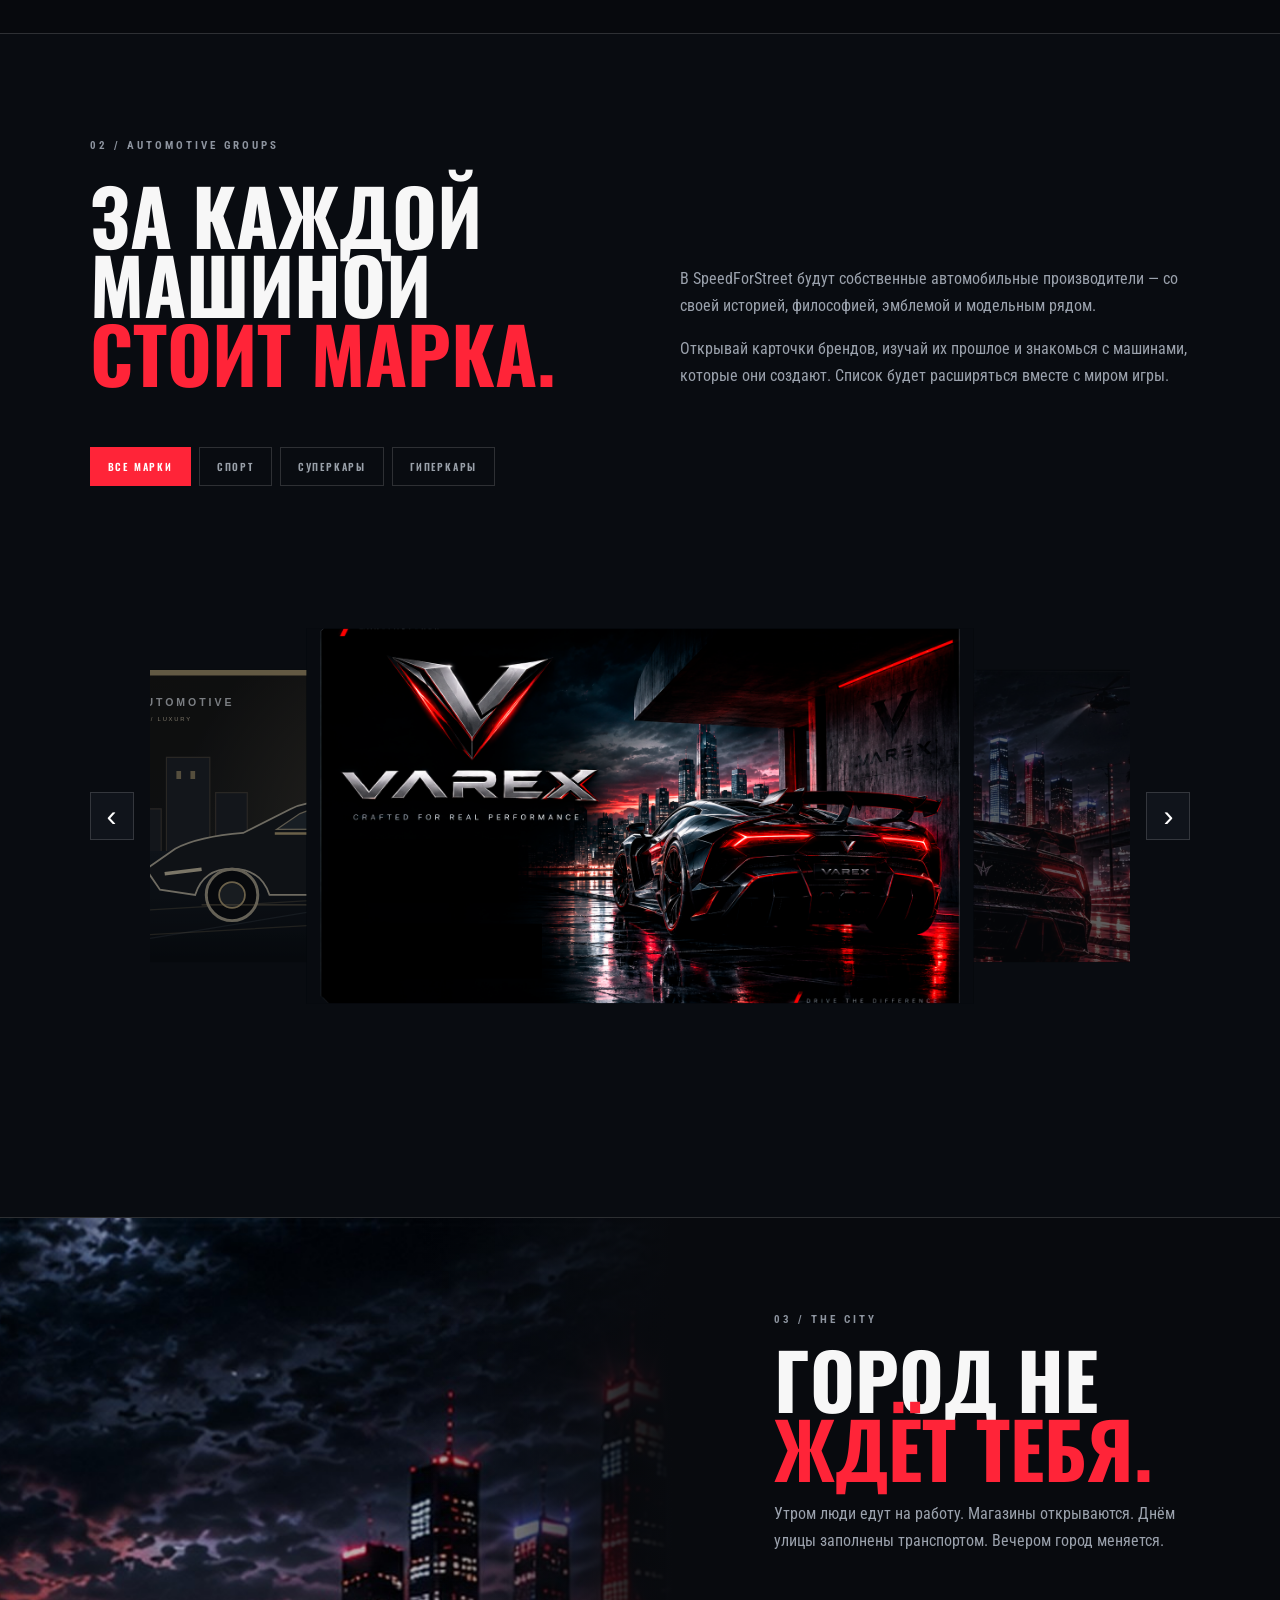
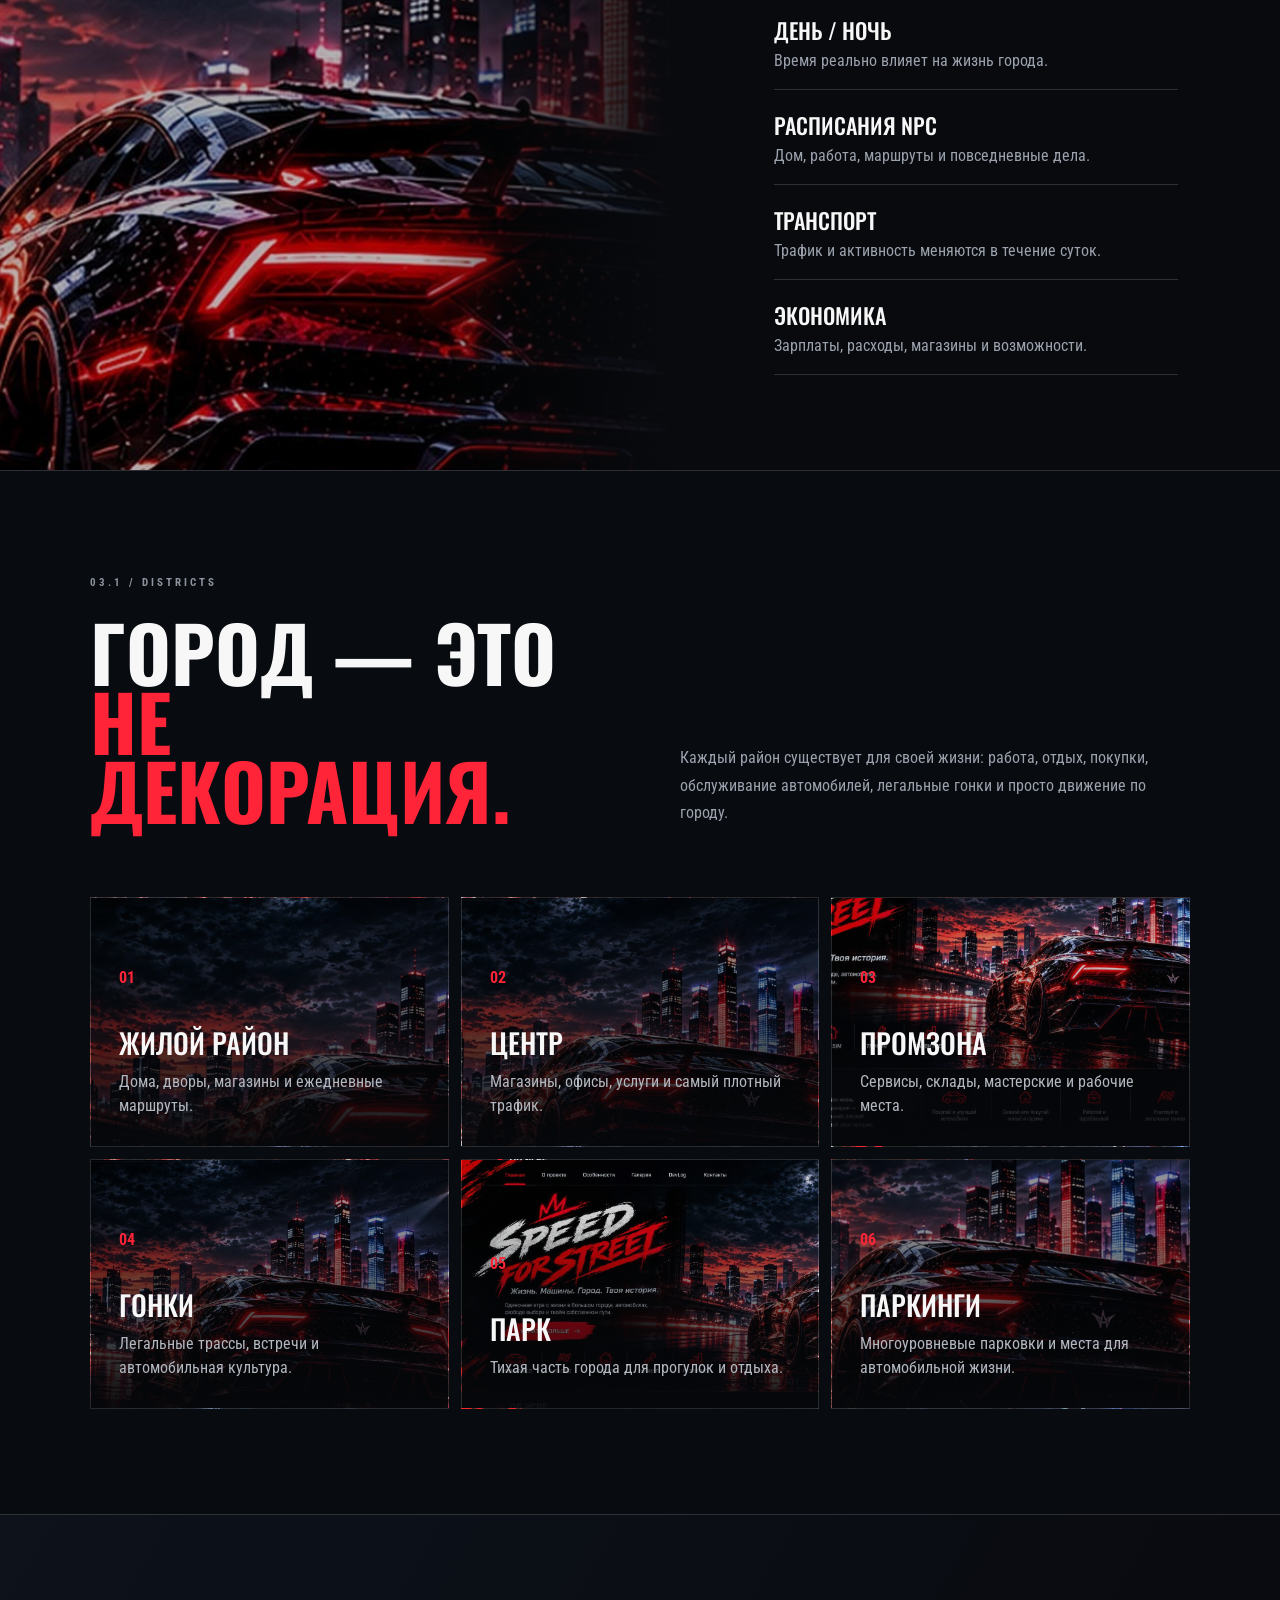
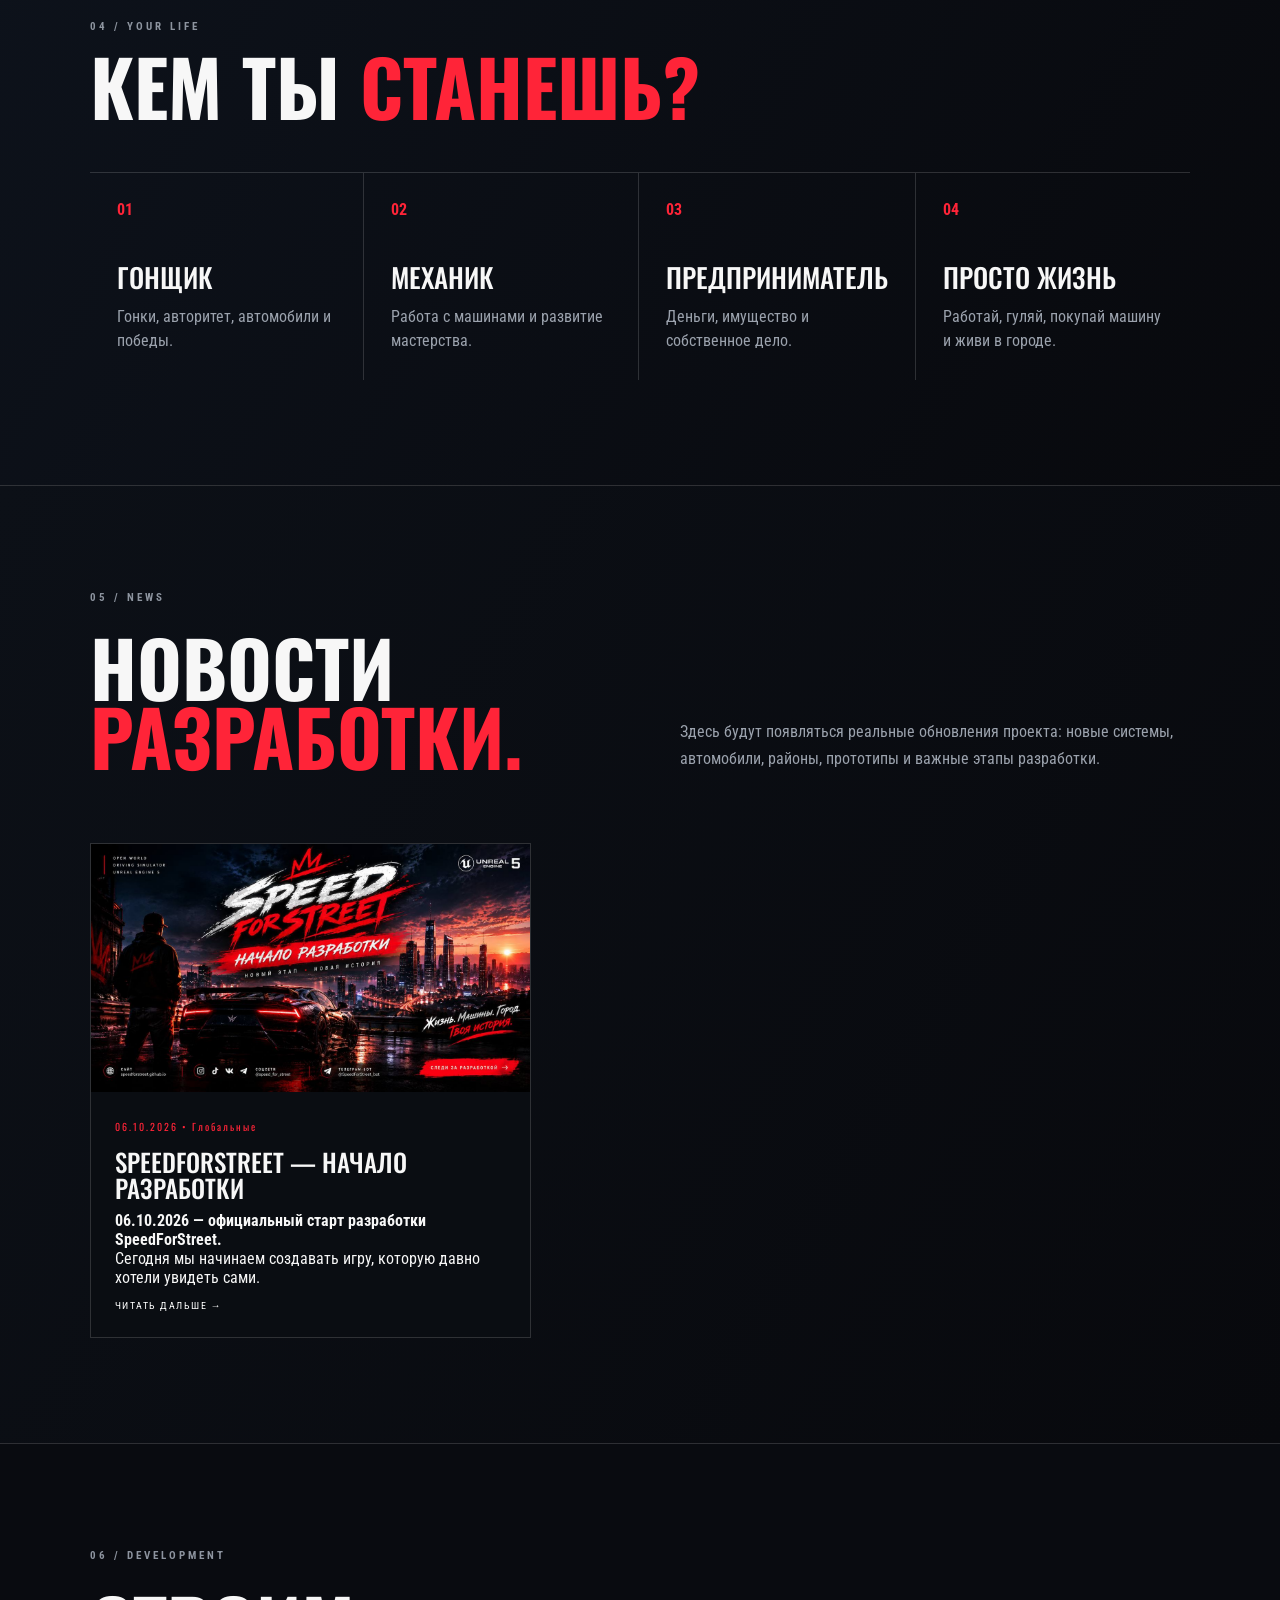
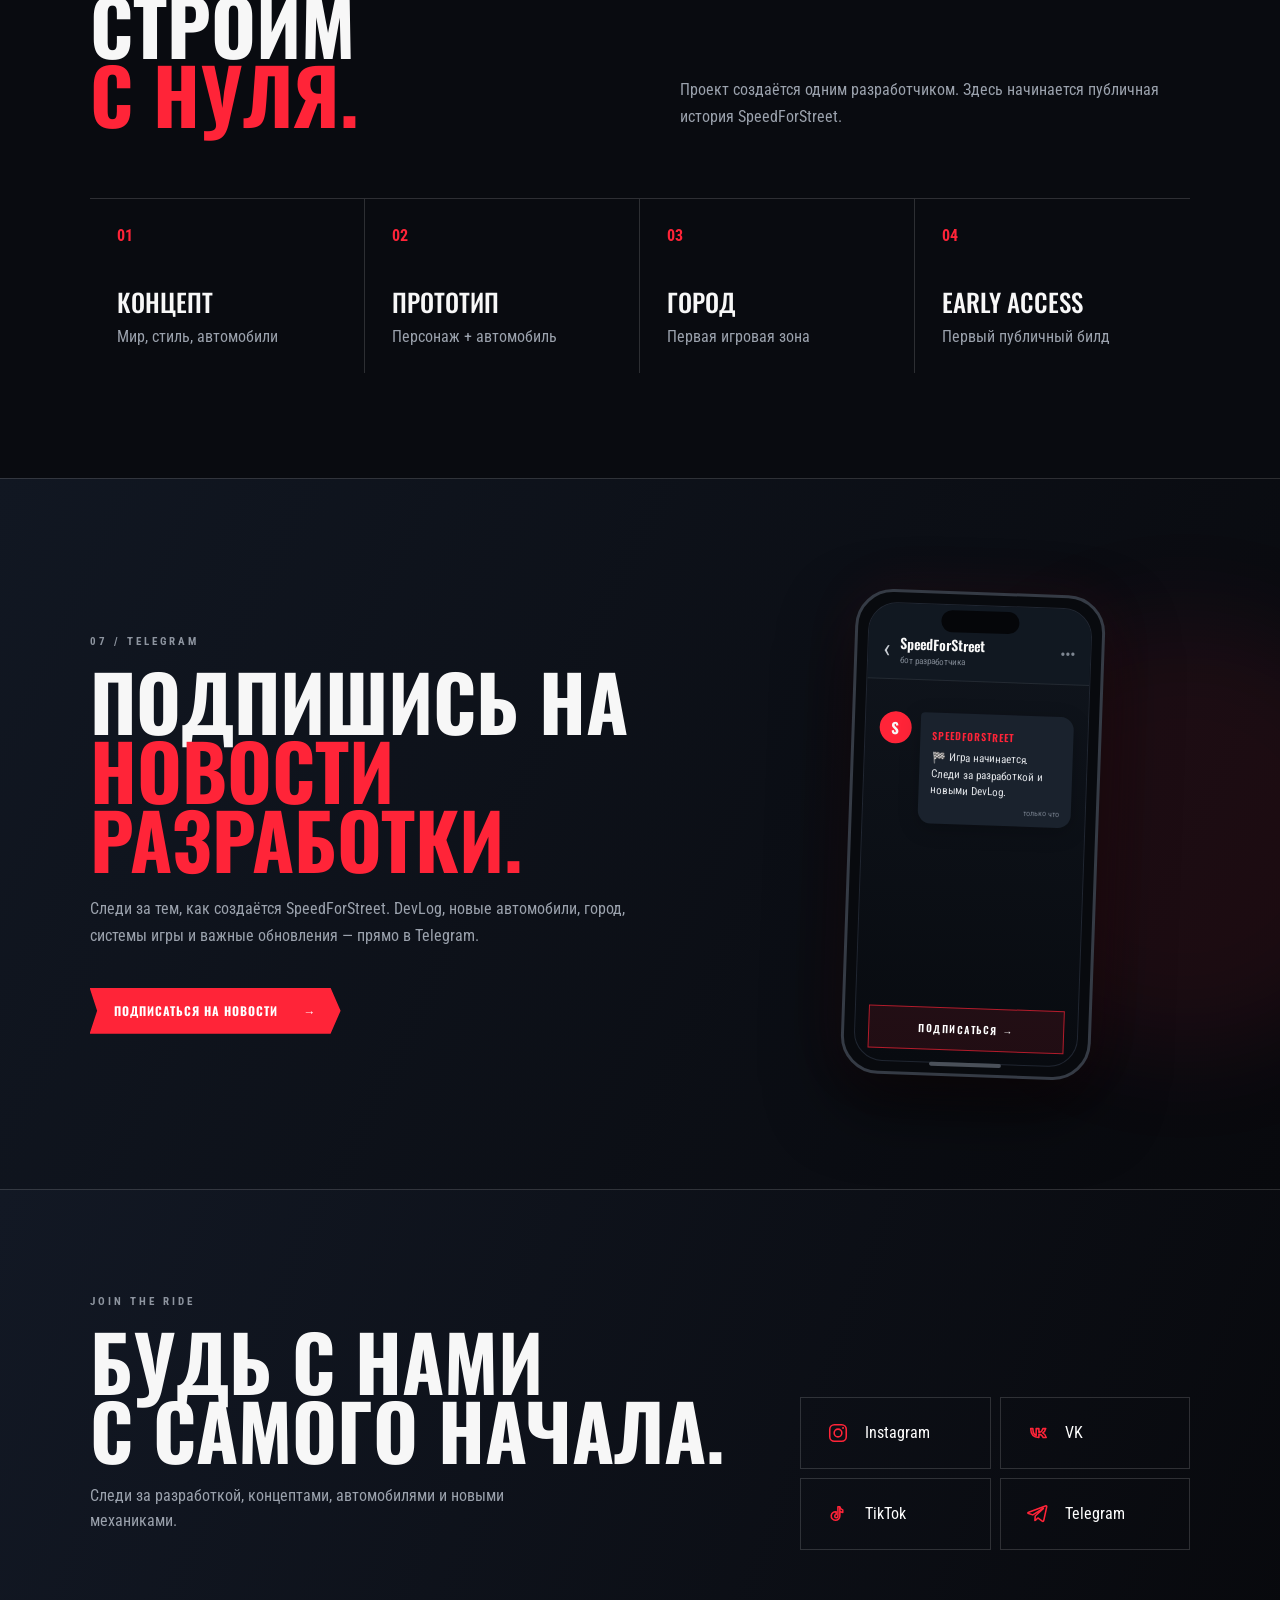
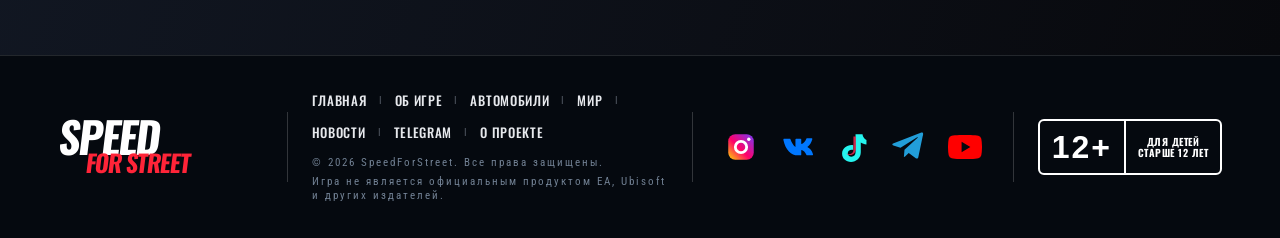
==== commit d1cafa84: "Use VAREX PNG in manufacturer carousel" ====
--- a/index.html
+++ b/index.html
@@ -92,7 +92,7 @@
 <div class="section-label">02 / AUTOMOTIVE GROUPS</div>
 <div class="two-col title-row"><h2>ЗА КАЖДОЙ МАШИНОЙ<br><em>СТОИТ МАРКА.</em></h2><div class="copy"><p>В SpeedForStreet будут собственные автомобильные производители — со своей историей, философией, эмблемой и модельным рядом.</p><p>Открывай карточки брендов, изучай их прошлое и знакомься с машинами, которые они создают. Список будет расширяться вместе с миром игры.</p></div></div>
 <div class="gallery-toolbar" role="tablist" aria-label="Фильтр автопроизводителей"><button class="filter-btn active" data-filter="all">ВСЕ МАРКИ</button><button class="filter-btn" data-filter="sports">СПОРТ</button><button class="filter-btn" data-filter="supercars">СУПЕРКАРЫ</button><button class="filter-btn" data-filter="hypercar">ГИПЕРКАРЫ</button></div>
-<div class="manufacturer-carousel" aria-label="Карусель производителей"><button class="manufacturer-arrow manufacturer-prev" type="button" aria-label="Предыдущий производитель">‹</button><div class="manufacturer-viewport"><div class="car-grid gallery-grid" aria-live="polite"><button type="button" class="car-card manufacturer-card" data-manufacturer="varex" data-category="sports"><div class="car-image"><img src="assets/hero-clean.jpg" alt="Обложка VAREX Automotive"></div></button></div></div><button class="manufacturer-arrow manufacturer-next" type="button" aria-label="Следующий производитель">›</button></div>
+<div class="manufacturer-carousel" aria-label="Карусель производителей"><button class="manufacturer-arrow manufacturer-prev" type="button" aria-label="Предыдущий производитель">‹</button><div class="manufacturer-viewport"><div class="car-grid gallery-grid" aria-live="polite"><button type="button" class="car-card manufacturer-card" data-manufacturer="varex" data-category="sports"><div class="car-image"><img src="assets/varex-cover.png" alt="Обложка VAREX Automotive"></div></button></div></div><button class="manufacturer-arrow manufacturer-next" type="button" aria-label="Следующий производитель">›</button></div>
 </section>
 
 <section class="world" id="world">
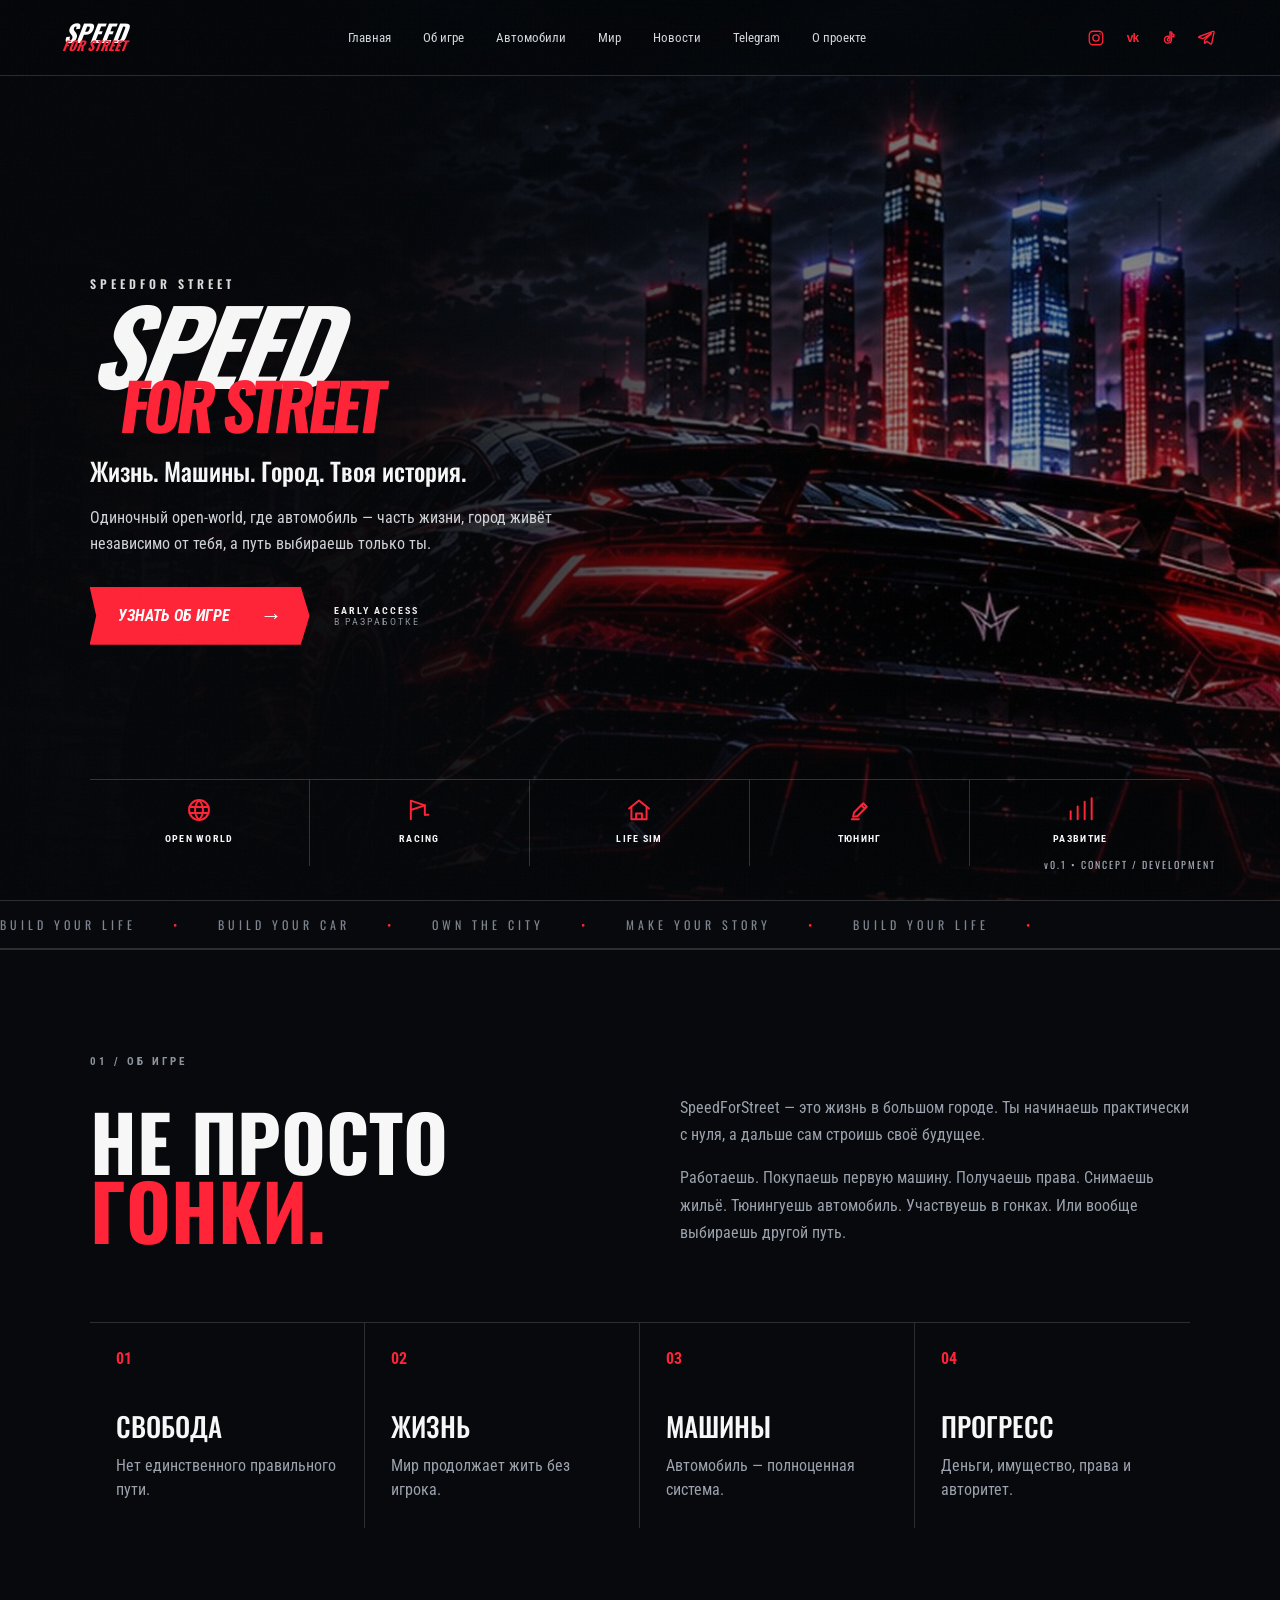
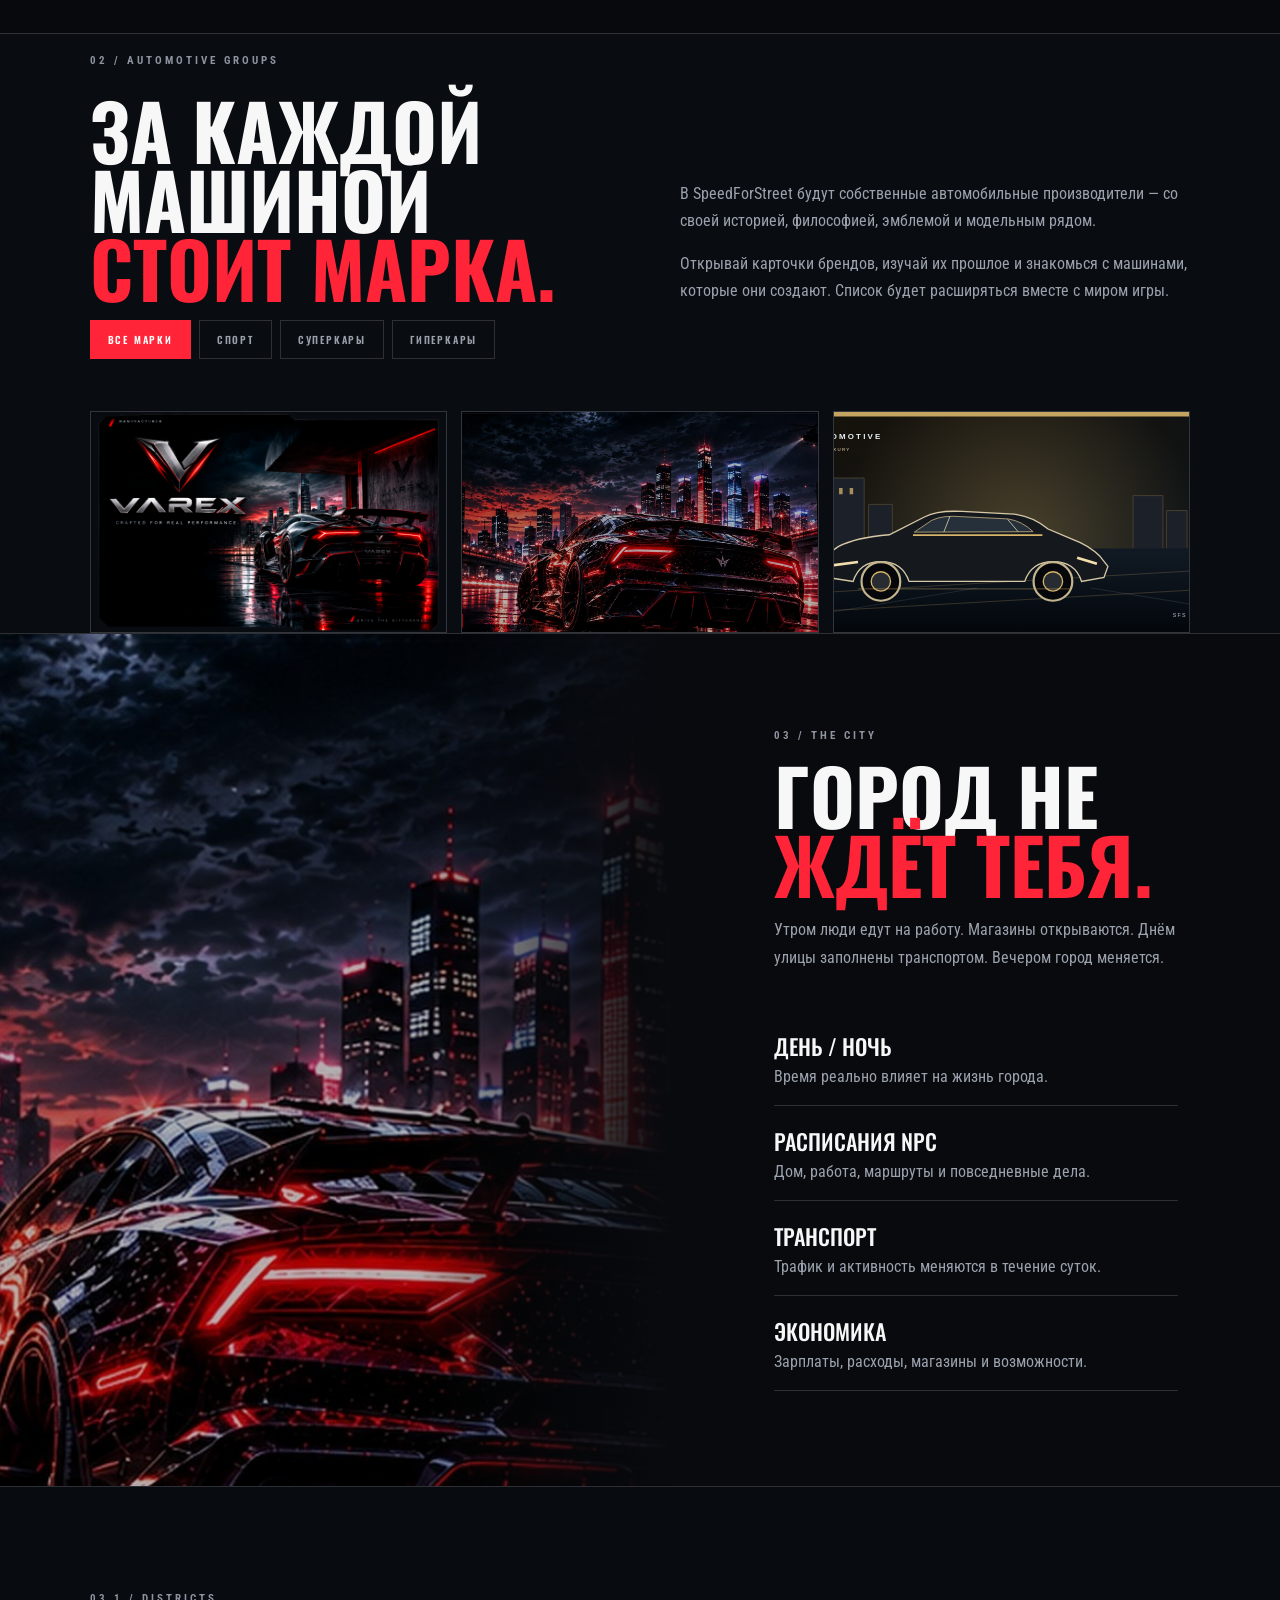
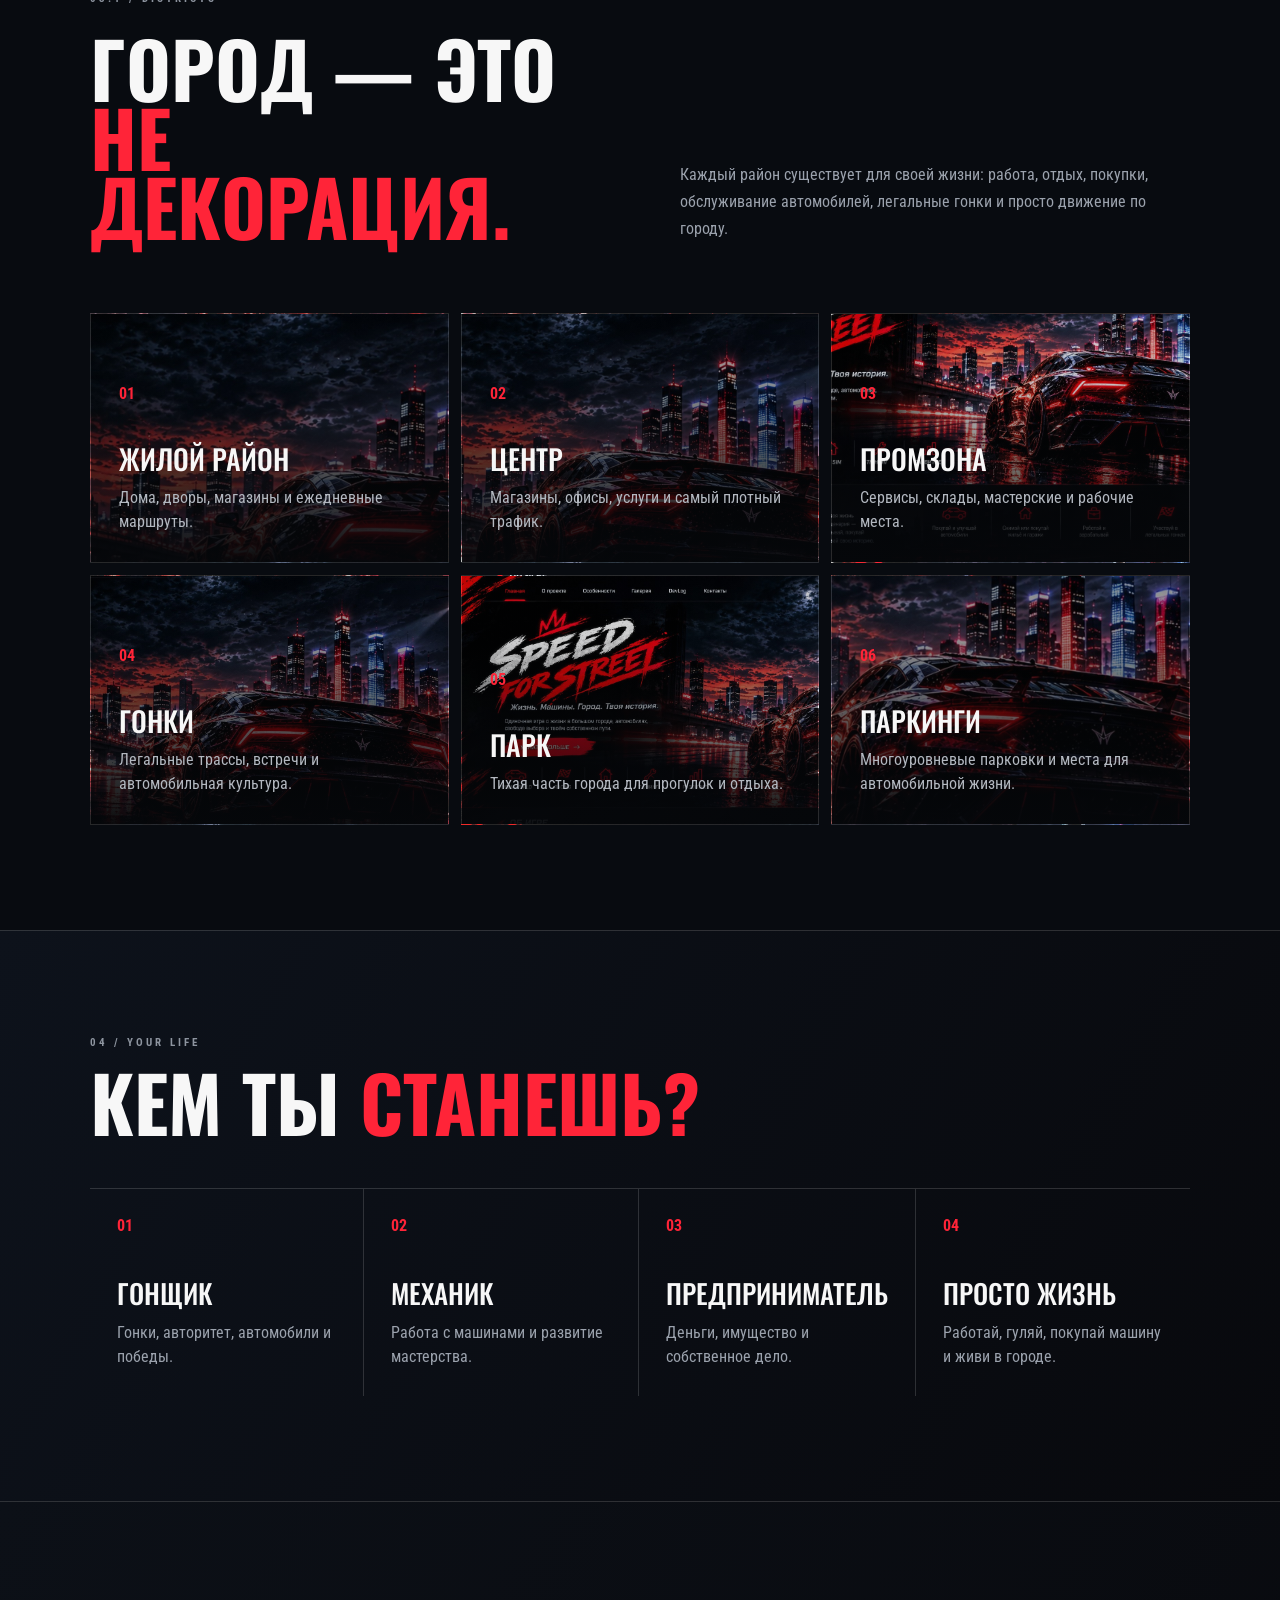
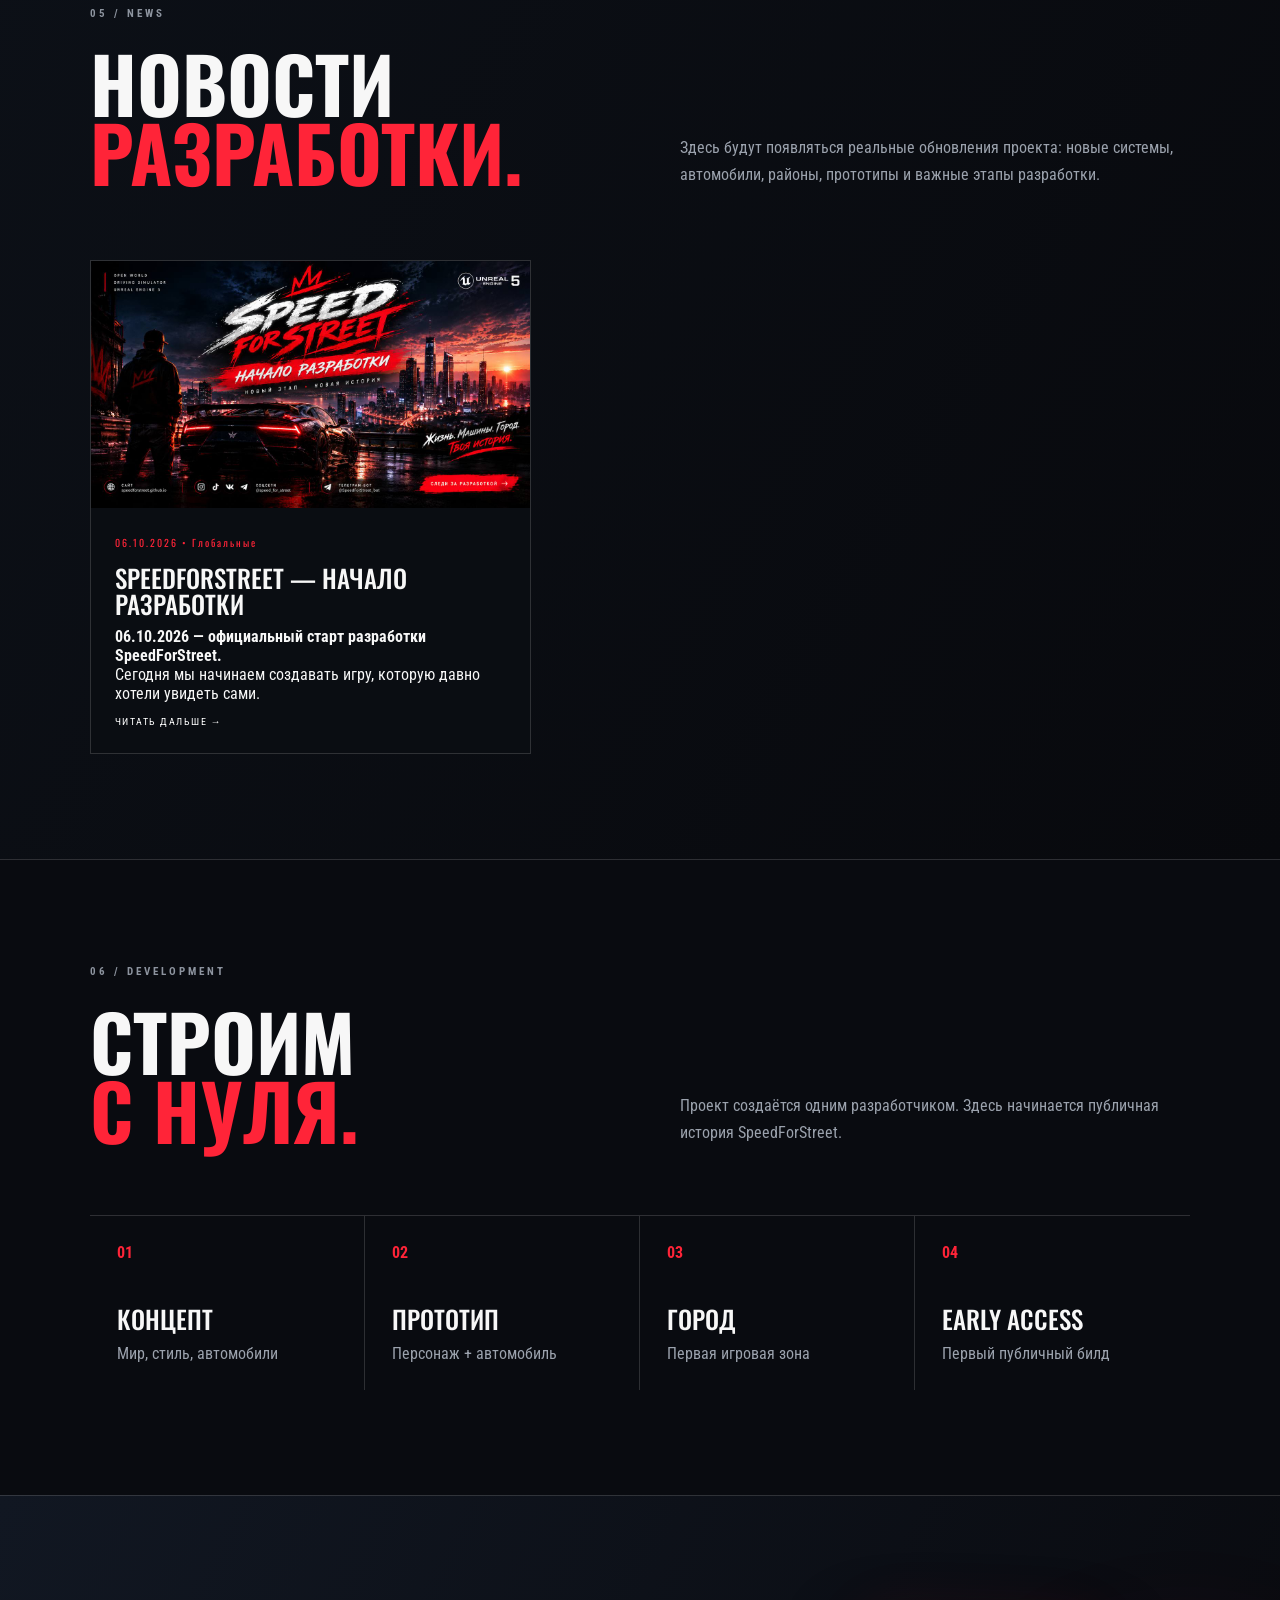
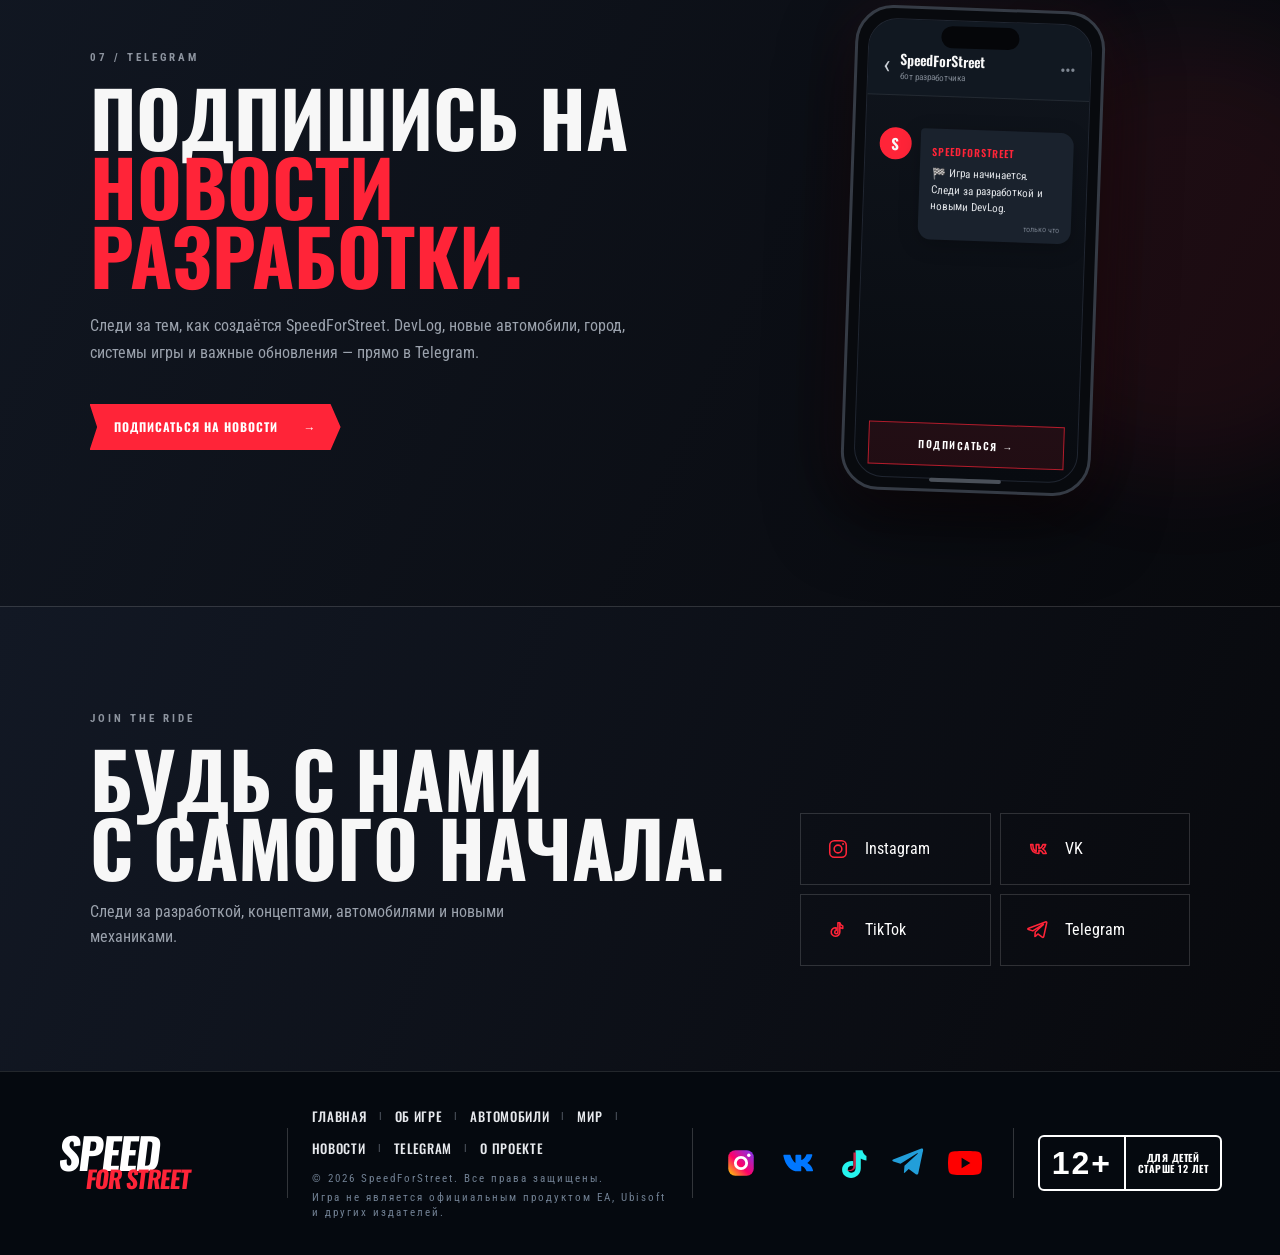
==== commit fe92105a: "Restore manufacturer grid with logo-only cards" ====
--- a/index.html
+++ b/index.html
@@ -92,7 +92,7 @@
 <div class="section-label">02 / AUTOMOTIVE GROUPS</div>
 <div class="two-col title-row"><h2>ЗА КАЖДОЙ МАШИНОЙ<br><em>СТОИТ МАРКА.</em></h2><div class="copy"><p>В SpeedForStreet будут собственные автомобильные производители — со своей историей, философией, эмблемой и модельным рядом.</p><p>Открывай карточки брендов, изучай их прошлое и знакомься с машинами, которые они создают. Список будет расширяться вместе с миром игры.</p></div></div>
 <div class="gallery-toolbar" role="tablist" aria-label="Фильтр автопроизводителей"><button class="filter-btn active" data-filter="all">ВСЕ МАРКИ</button><button class="filter-btn" data-filter="sports">СПОРТ</button><button class="filter-btn" data-filter="supercars">СУПЕРКАРЫ</button><button class="filter-btn" data-filter="hypercar">ГИПЕРКАРЫ</button></div>
-<div class="manufacturer-carousel" aria-label="Карусель производителей"><button class="manufacturer-arrow manufacturer-prev" type="button" aria-label="Предыдущий производитель">‹</button><div class="manufacturer-viewport"><div class="car-grid gallery-grid" aria-live="polite"><button type="button" class="car-card manufacturer-card" data-manufacturer="varex" data-category="sports"><div class="car-image"><img src="assets/varex-cover.png" alt="Обложка VAREX Automotive"></div></button></div></div><button class="manufacturer-arrow manufacturer-next" type="button" aria-label="Следующий производитель">›</button></div>
+<div class="car-grid gallery-grid manufacturer-grid" aria-live="polite"><button type="button" class="car-card manufacturer-card" data-manufacturer="varex" data-category="sports"><div class="manufacturer-card-brand"><img src="assets/varex-logo.svg" alt="Логотип VAREX"></div></button></div>
 </section>
 
 <section class="world" id="world">
--- a/style.css
+++ b/style.css
@@ -371,3 +371,120 @@
 .manufacturer-carousel .manufacturer-card.is-center{
   box-shadow:none !important;
 }
+
+
+/* VAREX cover: full image, transparent background, 16:10, no zoom */
+.manufacturer-carousel .gallery-grid{
+  aspect-ratio:16 / 10 !important;
+  height:auto !important;
+}
+.manufacturer-carousel .manufacturer-card{
+  aspect-ratio:16 / 10 !important;
+  height:auto !important;
+  background:transparent !important;
+}
+.manufacturer-carousel .manufacturer-card .car-image{
+  background:transparent !important;
+}
+.manufacturer-carousel .manufacturer-card .car-image img{
+  object-fit:contain !important;
+  object-position:center !important;
+  background:transparent !important;
+  transform:none !important;
+  transition:none !important;
+}
+.manufacturer-carousel .manufacturer-card:hover .car-image img,
+.manufacturer-carousel .manufacturer-card.is-center:hover .car-image img{
+  transform:none !important;
+}
+
+
+/* VAREX cover: 16:10, full artwork visible, no backdrop or hover zoom */
+.manufacturer-carousel .gallery-grid{
+  aspect-ratio:16 / 10 !important;
+  height:auto !important;
+}
+.manufacturer-carousel .manufacturer-card{
+  aspect-ratio:16 / 10 !important;
+  height:auto !important;
+  background:transparent !important;
+  overflow:hidden;
+}
+.manufacturer-carousel .manufacturer-card .car-image{
+  background:transparent !important;
+}
+.manufacturer-carousel .manufacturer-card .car-image img{
+  object-fit:contain !important;
+  object-position:center !important;
+  background:transparent !important;
+  transform:none !important;
+}
+.manufacturer-carousel .manufacturer-card:hover .car-image img,
+.manufacturer-carousel .manufacturer-card.is-center:hover .car-image img{
+  transform:none !important;
+}
+
+
+/* Carousel arrows: no button background or border */
+.manufacturer-carousel .manufacturer-arrow,
+.manufacturer-carousel .manufacturer-prev,
+.manufacturer-carousel .manufacturer-next{
+  background:transparent !important;
+  border:0 !important;
+  box-shadow:none !important;
+  outline:0;
+}
+.manufacturer-carousel .manufacturer-arrow:hover,
+.manufacturer-carousel .manufacturer-arrow:focus,
+.manufacturer-carousel .manufacturer-arrow:active{
+  background:transparent !important;
+  border:0 !important;
+  box-shadow:none !important;
+}
+
+
+/* Keep manufacturer filter buttons close to the carousel cards */
+#cars, .cars-section, .manufacturers-section, .manufacturer-section{
+  padding-bottom:0 !important;
+  margin-bottom:0 !important;
+}
+.manufacturer-filters, .car-filters, .category-filters, .filter-buttons{
+  margin-bottom:0 !important;
+  padding-bottom:0 !important;
+}
+.manufacturer-carousel{
+  margin-top:0 !important;
+  padding-top:0 !important;
+}
+
+
+/* Minimize the gap between the filter buttons and manufacturer carousel */
+.gallery-toolbar{
+  margin-bottom:0 !important;
+  padding-bottom:0 !important;
+}
+.manufacturer-carousel{
+  margin-top:0 !important;
+}
+.manufacturer-carousel .manufacturer-viewport{
+  padding-top:0 !important;
+  padding-bottom:0 !important;
+}
+
+
+/* Actual fix: the cars section's large section padding caused the visible gap */
+section.cars.section,
+.cars.section{
+  padding-top:20px !important;
+}
+.cars.section .gallery-toolbar{
+  margin-top:0 !important;
+  margin-bottom:0 !important;
+}
+.cars.section .manufacturer-carousel{
+  margin-top:0 !important;
+}
+.cars.section .manufacturer-viewport{
+  padding-top:0 !important;
+  padding-bottom:0 !important;
+}
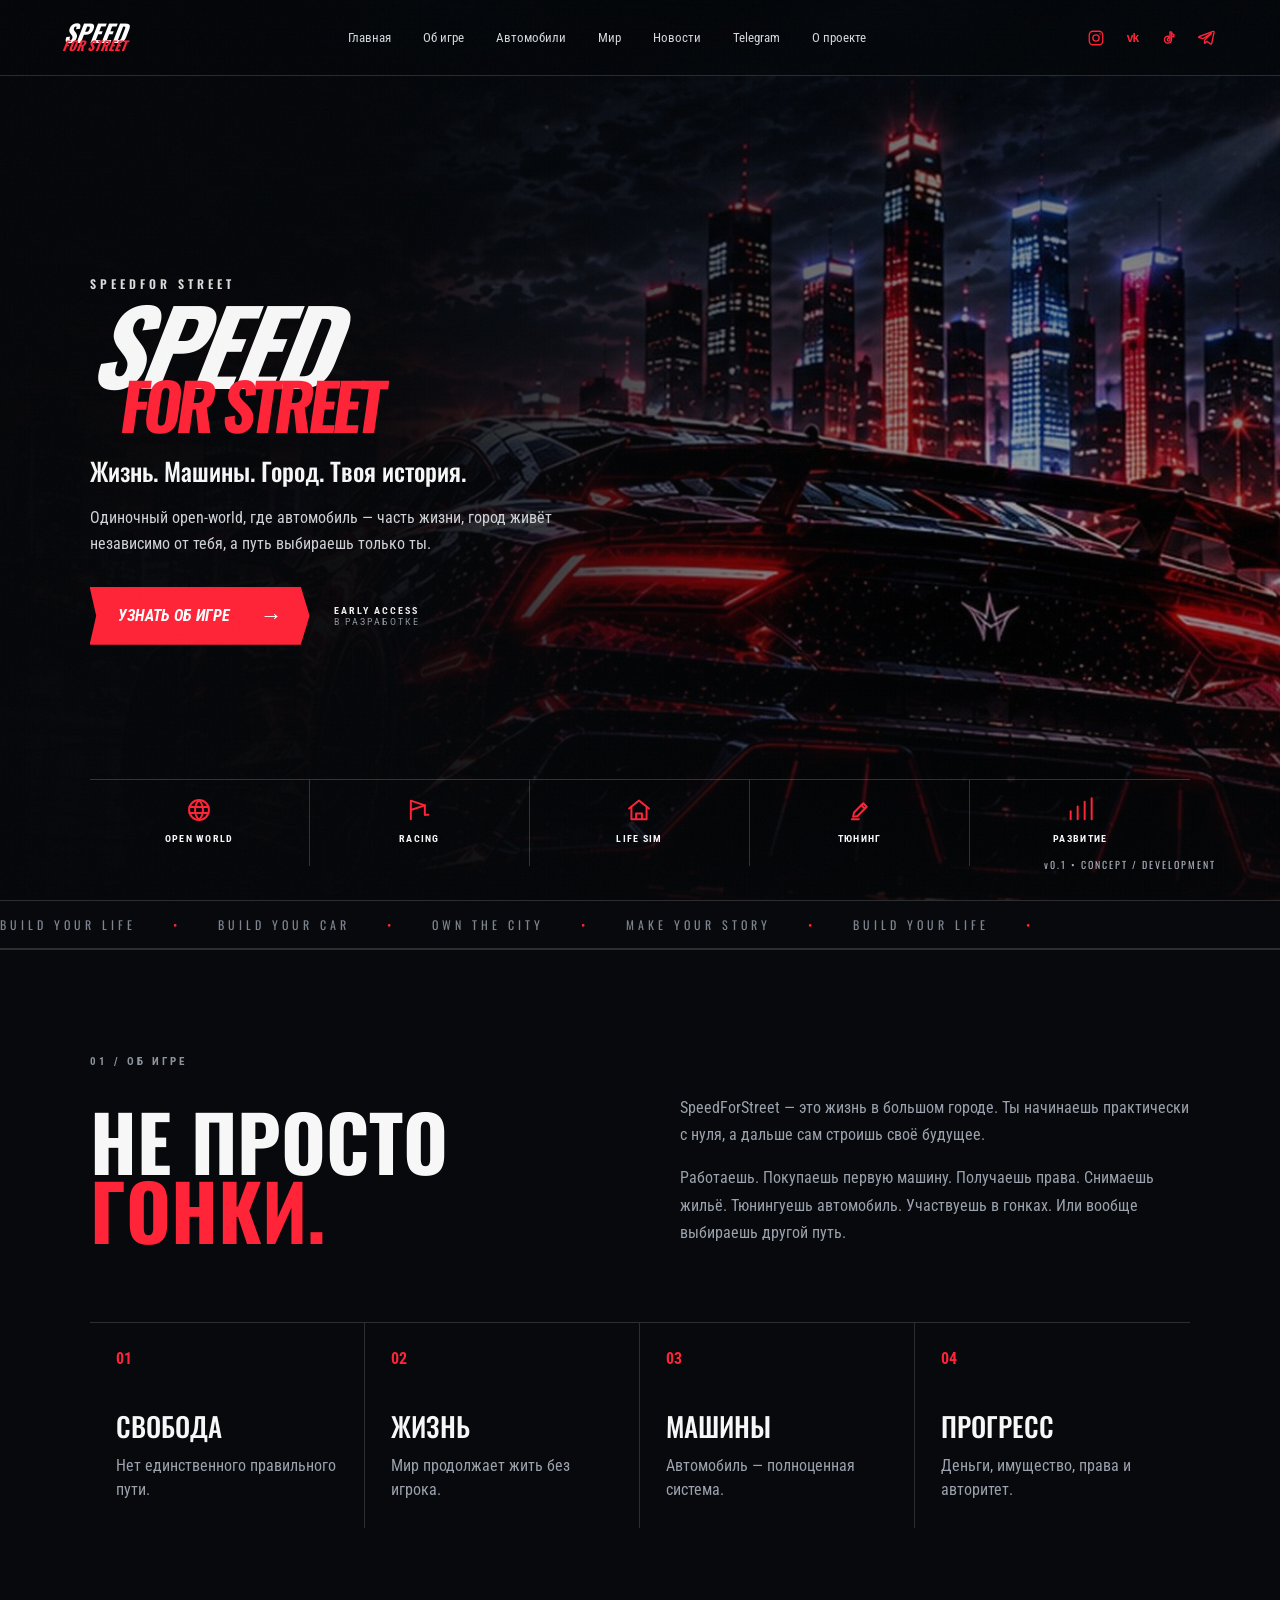
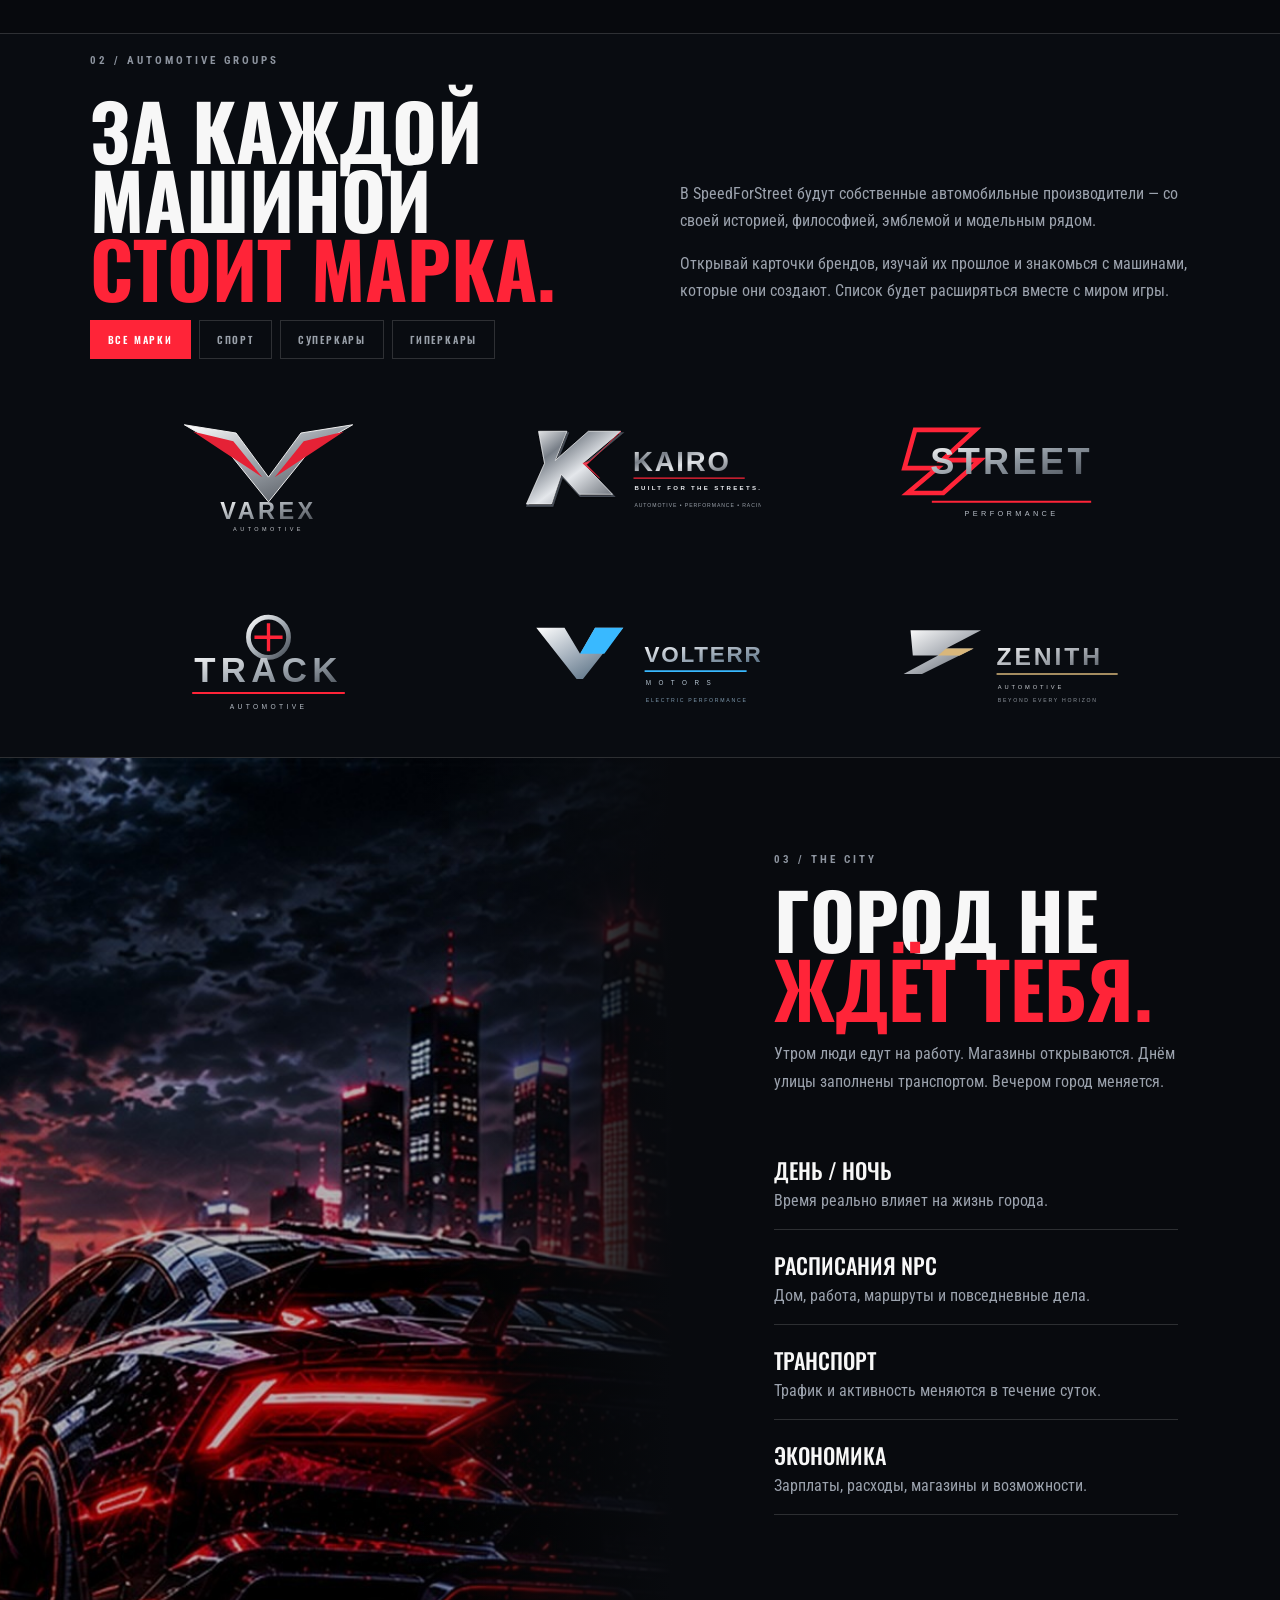
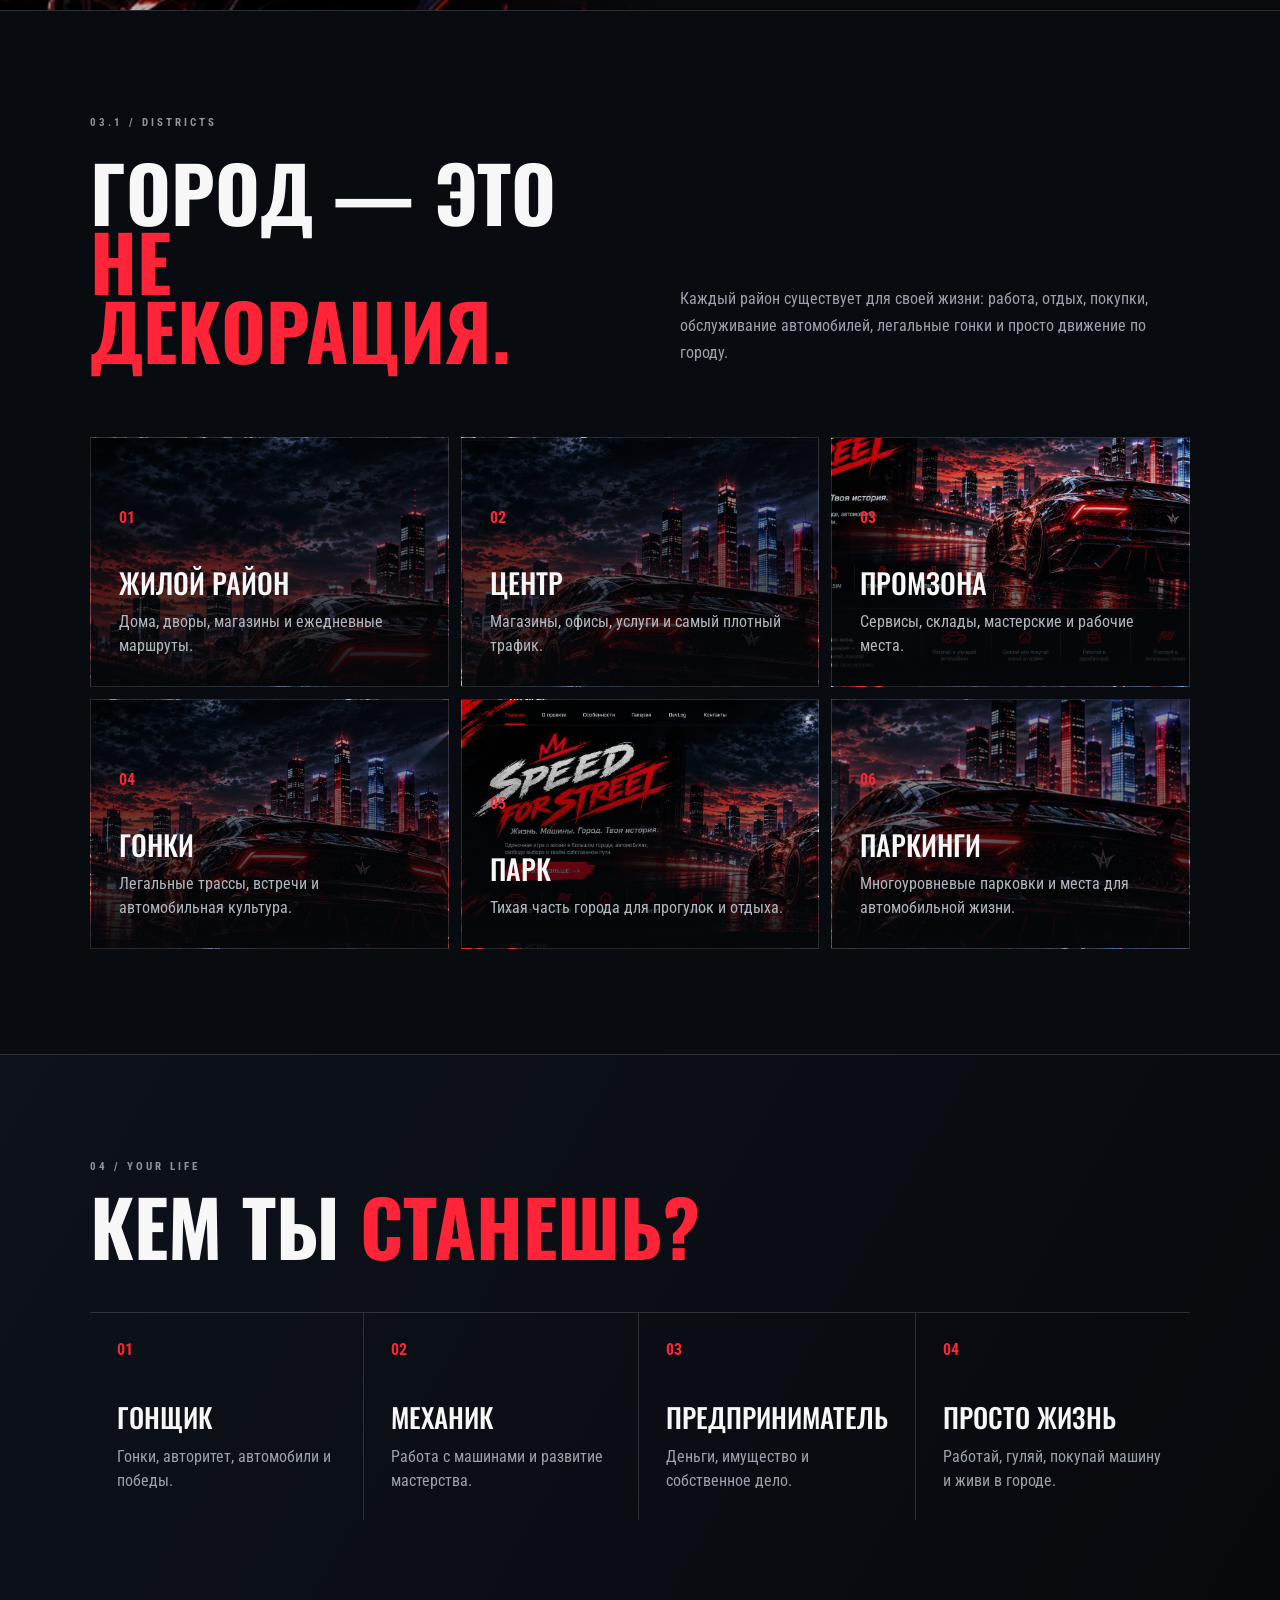
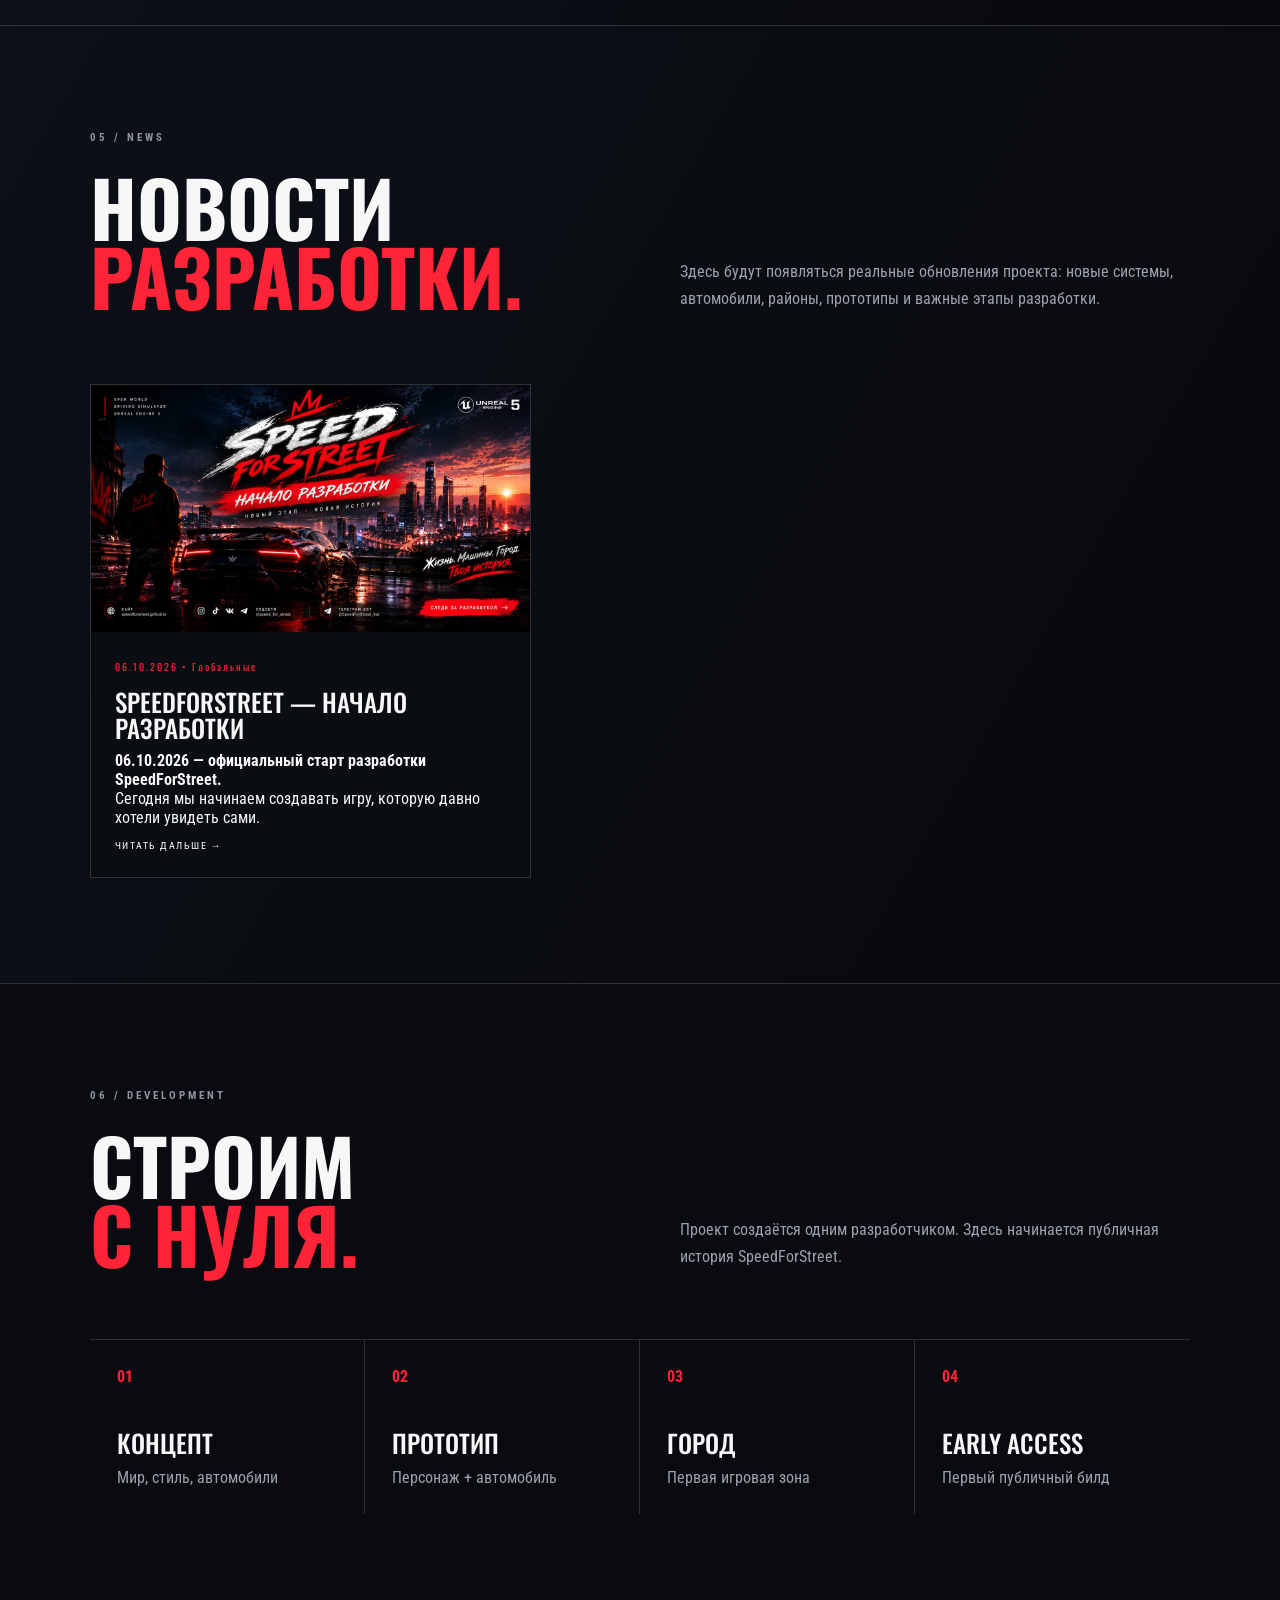
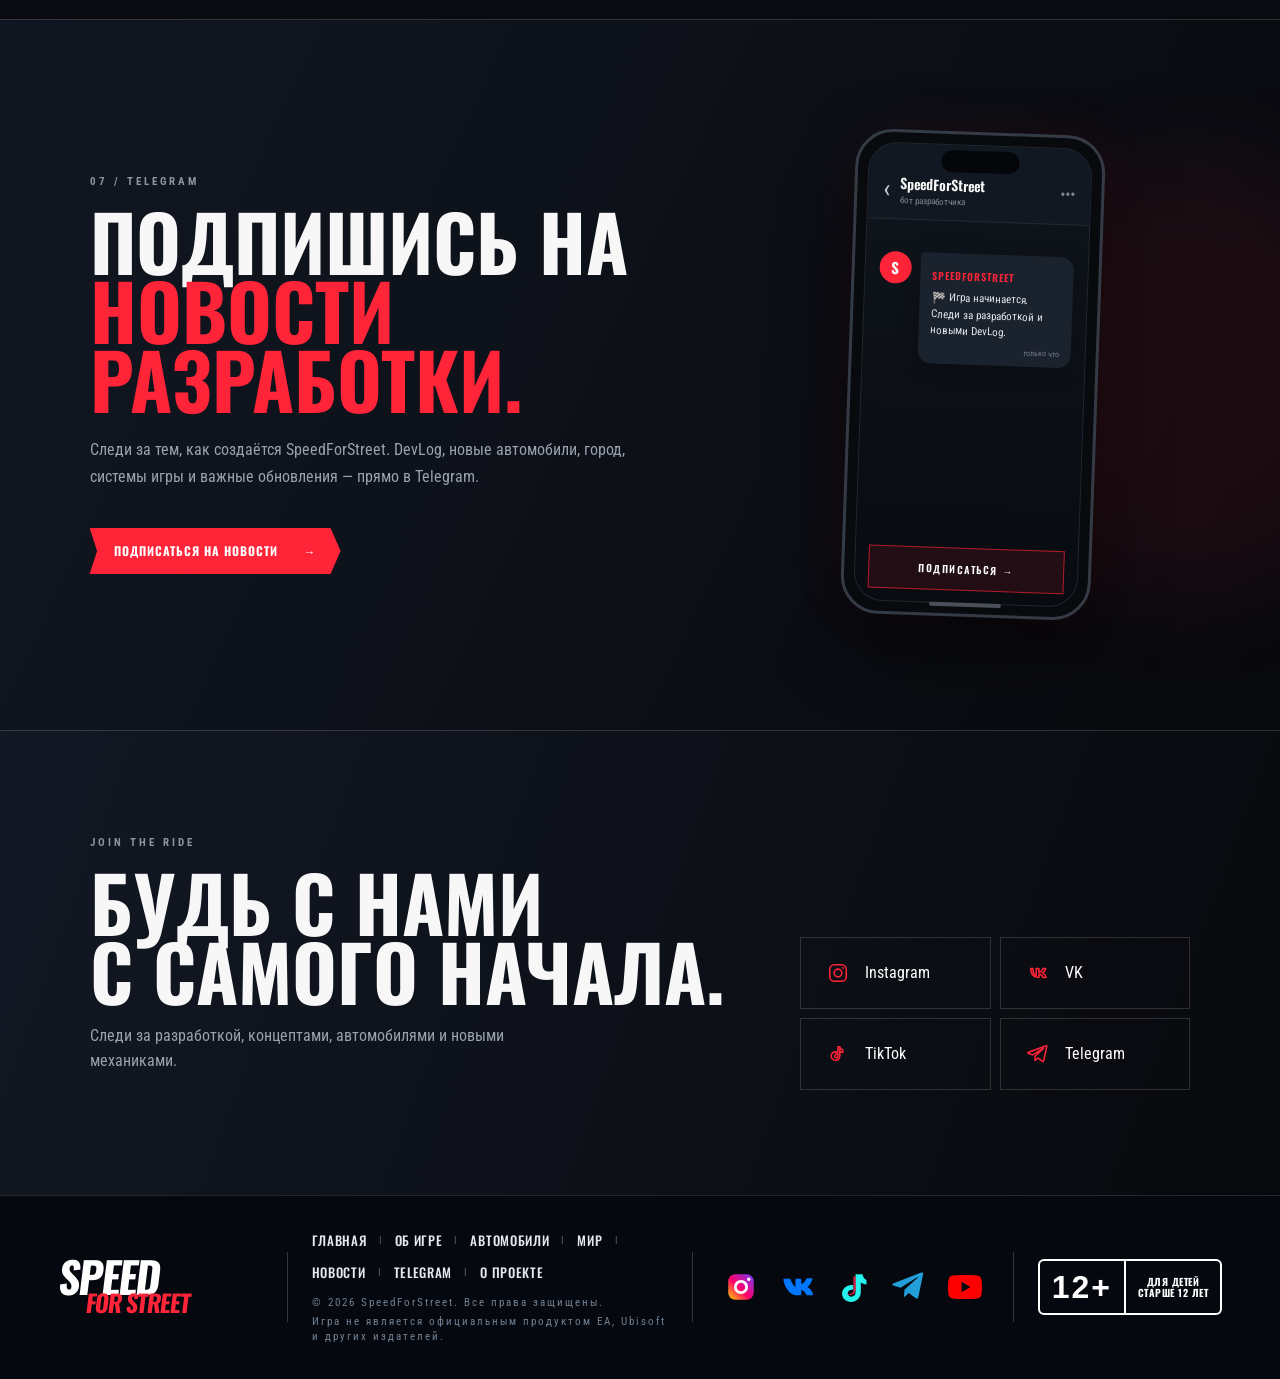
==== commit 7f89570c: "Add marquee track for manufacturer logos" ====
--- a/index.html
+++ b/index.html
@@ -92,7 +92,7 @@
 <div class="section-label">02 / AUTOMOTIVE GROUPS</div>
 <div class="two-col title-row"><h2>ЗА КАЖДОЙ МАШИНОЙ<br><em>СТОИТ МАРКА.</em></h2><div class="copy"><p>В SpeedForStreet будут собственные автомобильные производители — со своей историей, философией, эмблемой и модельным рядом.</p><p>Открывай карточки брендов, изучай их прошлое и знакомься с машинами, которые они создают. Список будет расширяться вместе с миром игры.</p></div></div>
 <div class="gallery-toolbar" role="tablist" aria-label="Фильтр автопроизводителей"><button class="filter-btn active" data-filter="all">ВСЕ МАРКИ</button><button class="filter-btn" data-filter="sports">СПОРТ</button><button class="filter-btn" data-filter="supercars">СУПЕРКАРЫ</button><button class="filter-btn" data-filter="hypercar">ГИПЕРКАРЫ</button></div>
-<div class="car-grid gallery-grid manufacturer-grid" aria-live="polite"><button type="button" class="car-card manufacturer-card" data-manufacturer="varex" data-category="sports"><div class="manufacturer-card-brand"><img src="assets/varex-logo.svg" alt="Логотип VAREX"></div></button></div>
+<div class="manufacturer-marquee" aria-label="Автопроизводители"><div class="car-grid gallery-grid manufacturer-grid" aria-live="polite"><button type="button" class="car-card manufacturer-card" data-manufacturer="varex" data-category="sports"><div class="manufacturer-card-brand"><img src="assets/varex-logo.svg" alt="Логотип VAREX"></div></button></div></div>
 </section>
 
 <section class="world" id="world">
--- a/style.css
+++ b/style.css
@@ -488,3 +488,13 @@
   padding-top:0 !important;
   padding-bottom:0 !important;
 }
+
+/* Regular manufacturer cards with logos only; no carousel */
+.manufacturer-grid{display:grid!important;grid-template-columns:repeat(3,minmax(0,1fr))!important;gap:14px!important;margin-top:24px!important}
+.manufacturer-grid .manufacturer-card{position:relative!important;inset:auto!important;width:100%!important;height:auto!important;min-height:160px;padding:0!important;transform:none!important;opacity:1!important;filter:none!important;pointer-events:auto!important;background:transparent!important;border:0!important;box-shadow:none!important;overflow:hidden}
+.manufacturer-grid .manufacturer-card[hidden]{display:none!important}
+.manufacturer-grid .manufacturer-card-brand{height:180px;margin:0;display:flex;align-items:center;justify-content:center;padding:28px;background:transparent!important;border:0!important;box-shadow:none!important}
+.manufacturer-grid .manufacturer-card-brand img{display:block;width:min(80%,300px);height:100%;object-fit:contain;transition:none!important;transform:none!important}
+.manufacturer-grid .manufacturer-card:hover .manufacturer-card-brand img{transform:none!important}
+@media(max-width:1050px){.manufacturer-grid{grid-template-columns:repeat(2,minmax(0,1fr))!important}}
+@media(max-width:700px){.manufacturer-grid{grid-template-columns:1fr!important}.manufacturer-grid .manufacturer-card-brand{height:145px}}
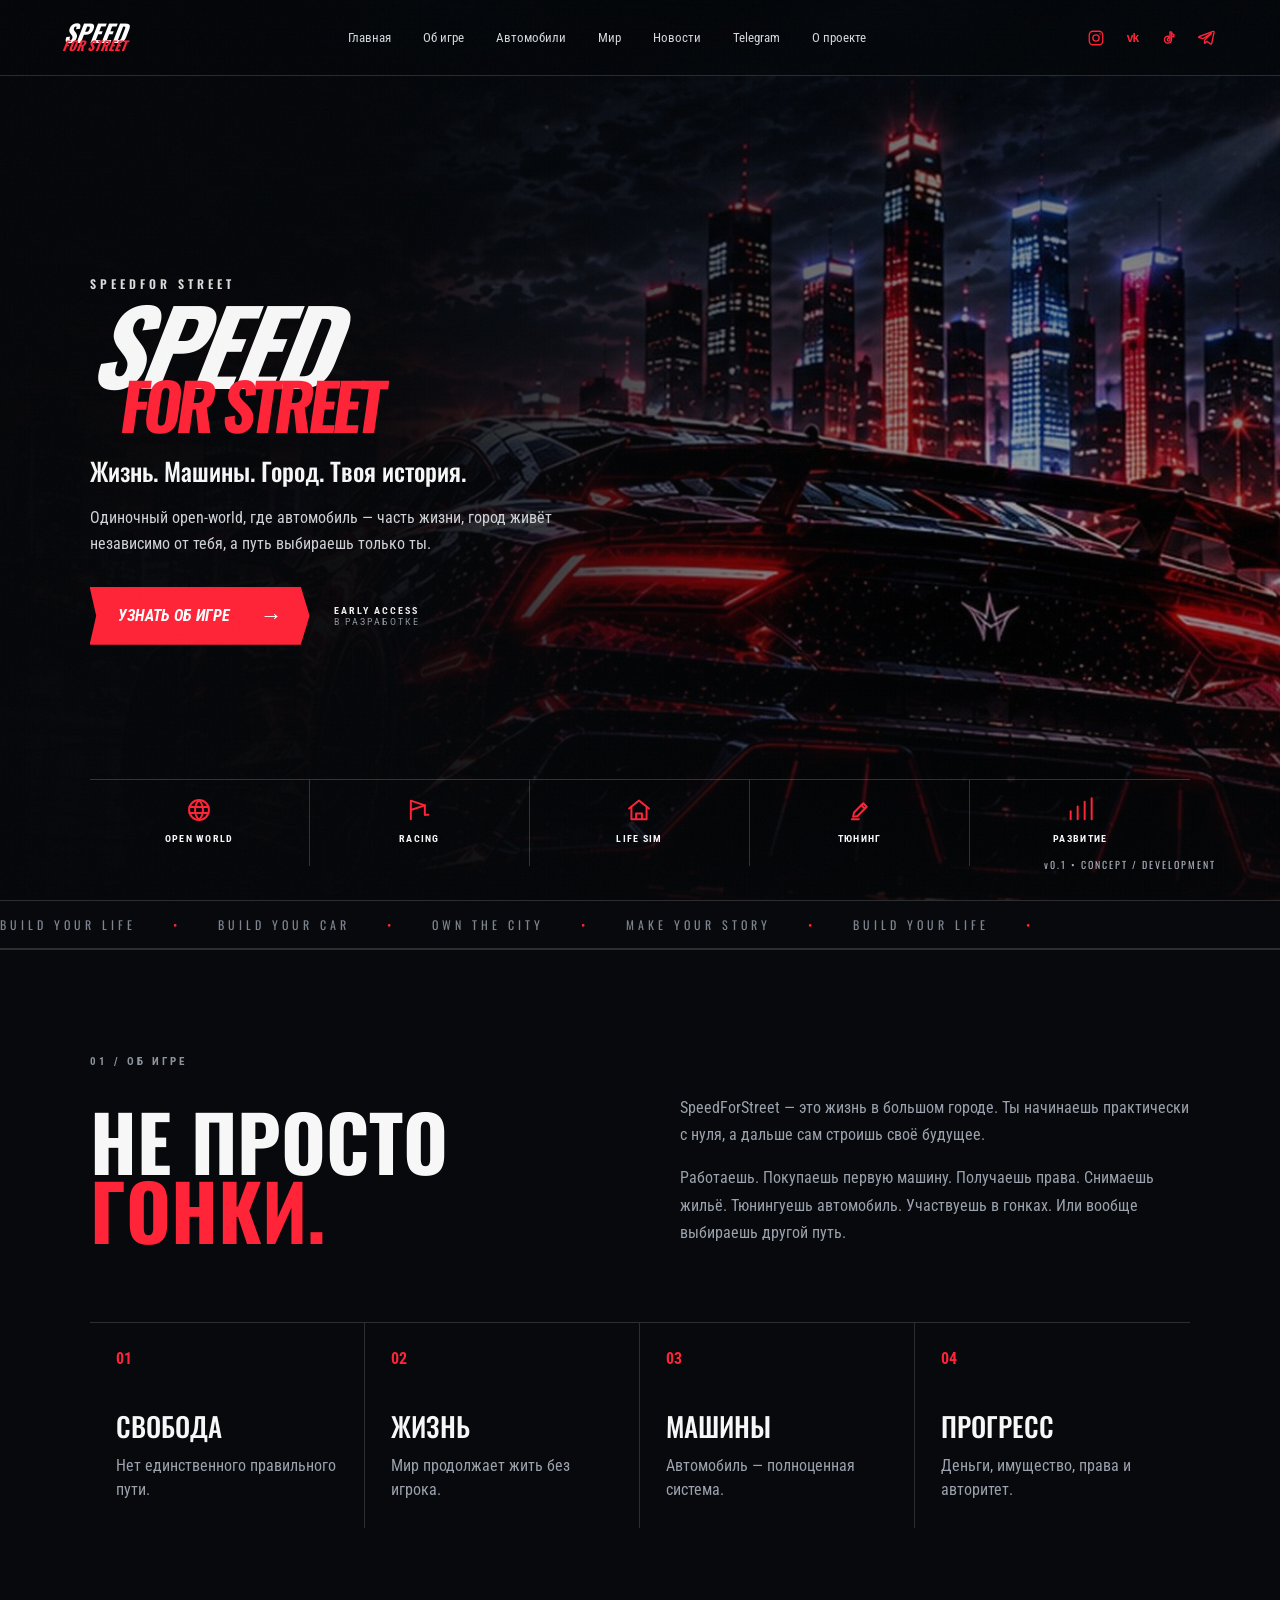
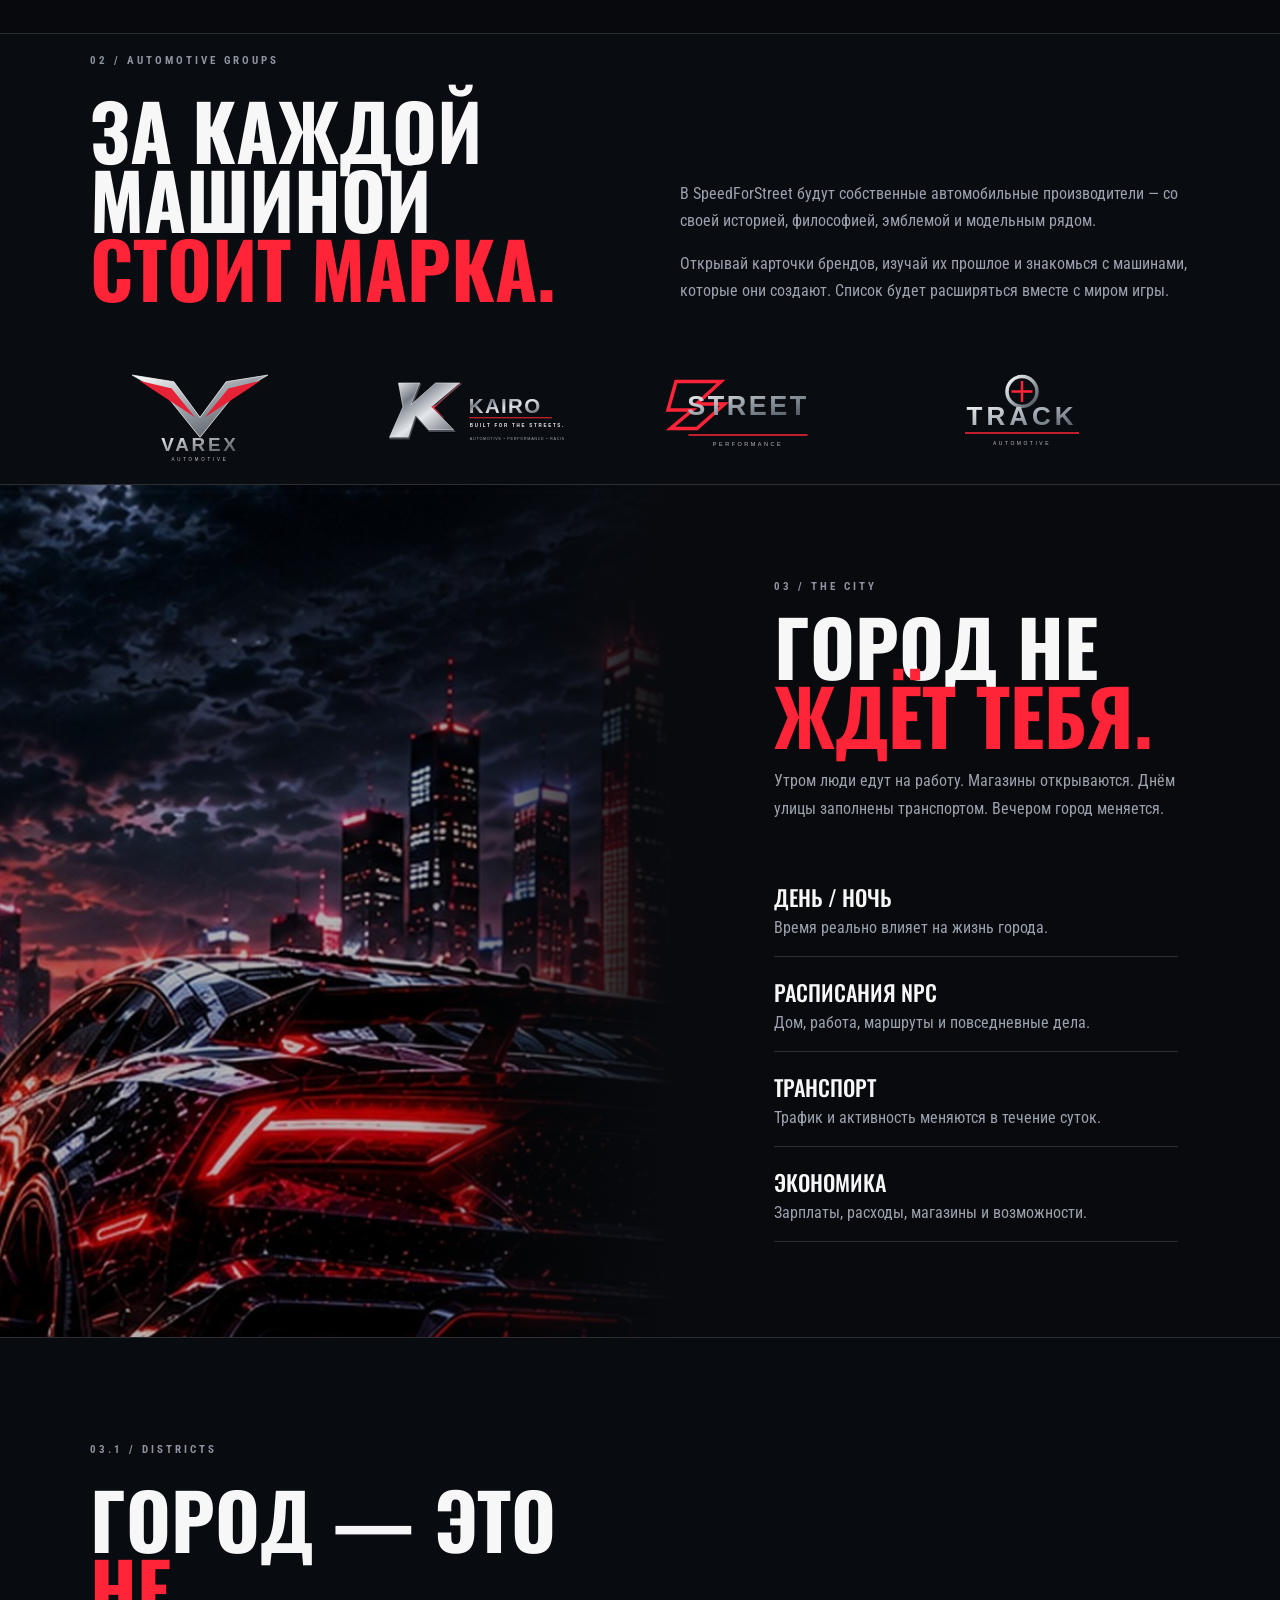
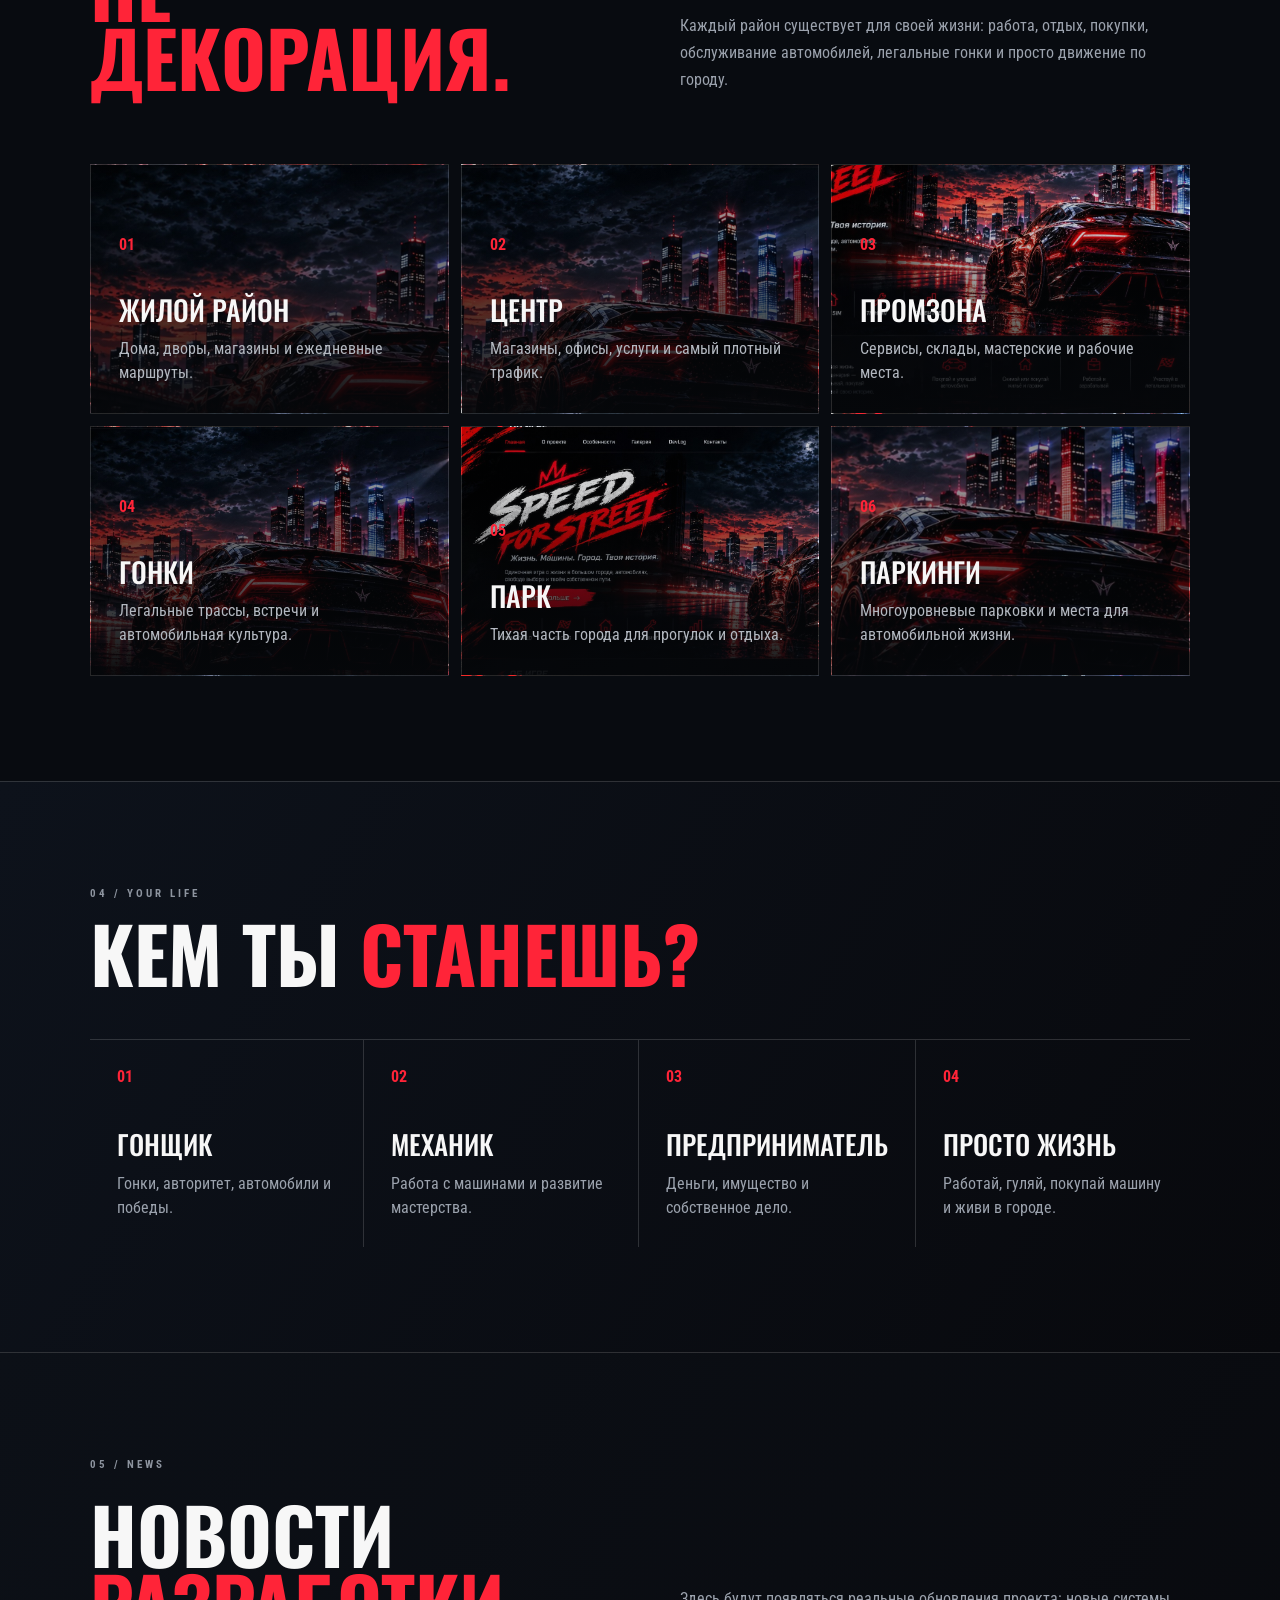
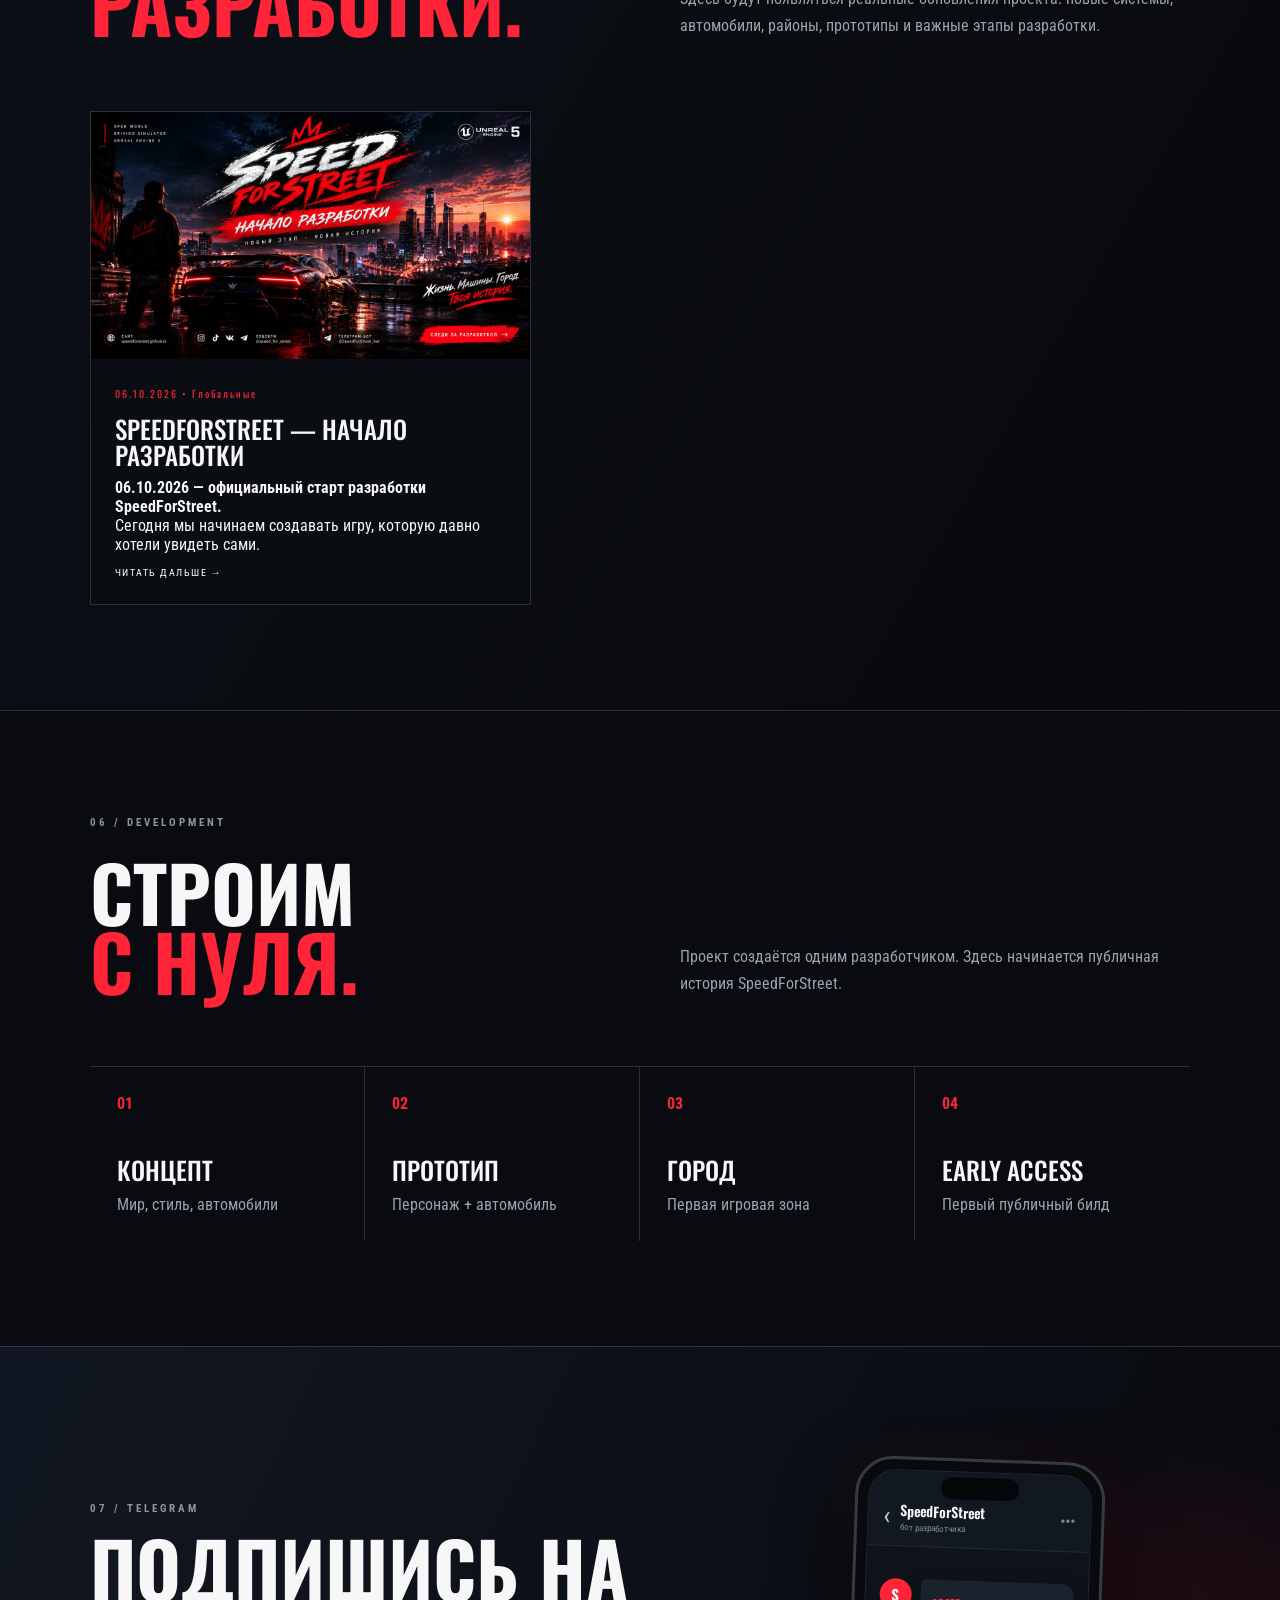
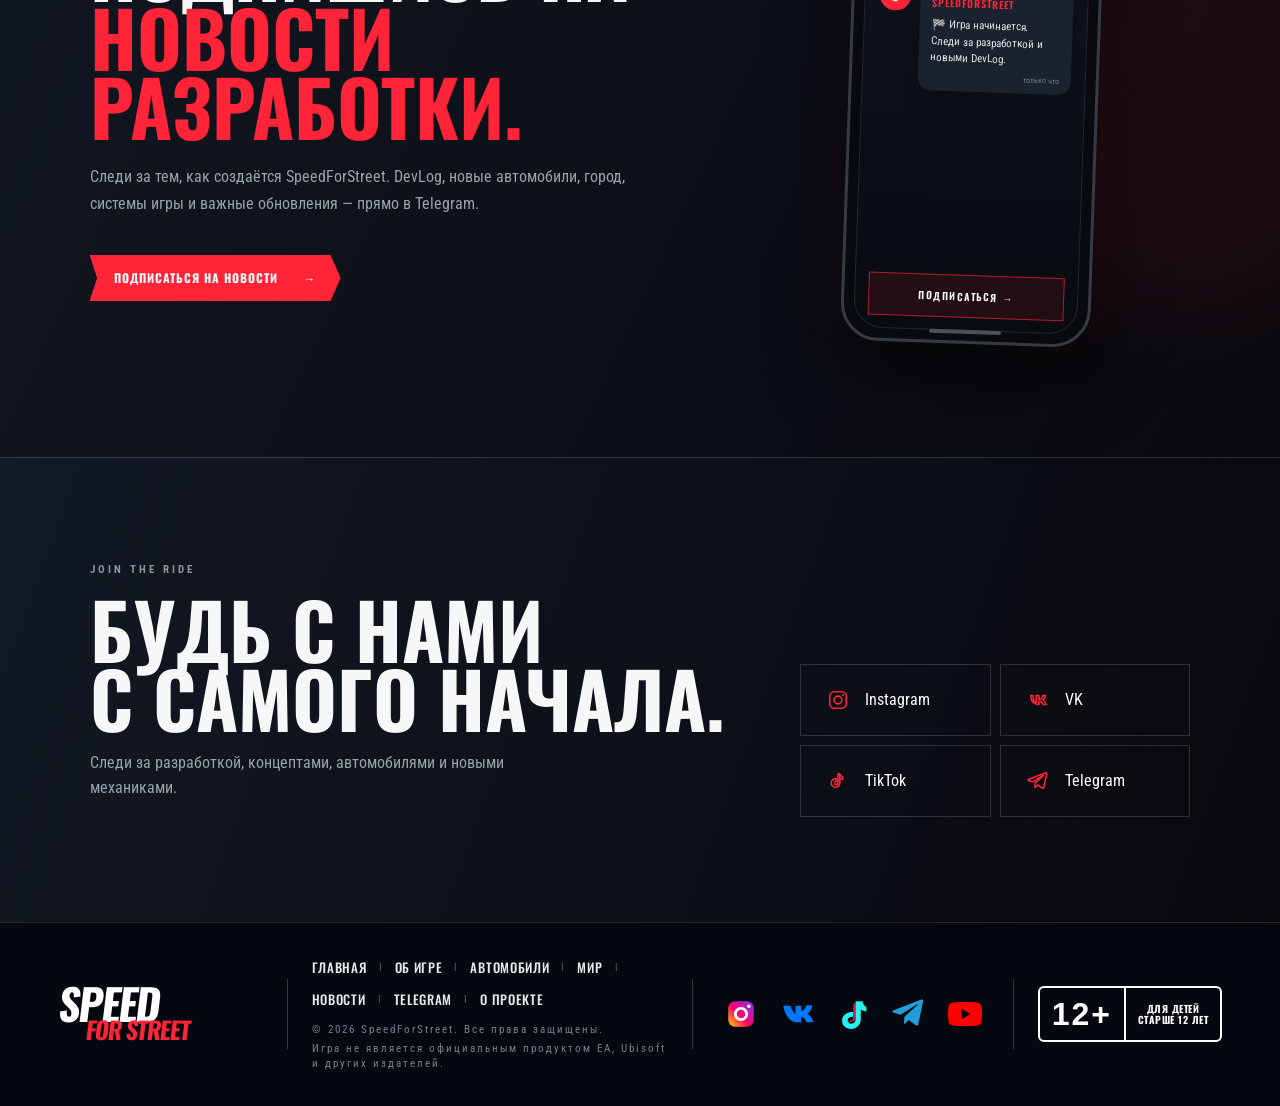
==== commit f4037fb2: "Remove manufacturer category filters" ====
--- a/index.html
+++ b/index.html
@@ -91,7 +91,6 @@
 <section class="section cars" id="cars">
 <div class="section-label">02 / AUTOMOTIVE GROUPS</div>
 <div class="two-col title-row"><h2>ЗА КАЖДОЙ МАШИНОЙ<br><em>СТОИТ МАРКА.</em></h2><div class="copy"><p>В SpeedForStreet будут собственные автомобильные производители — со своей историей, философией, эмблемой и модельным рядом.</p><p>Открывай карточки брендов, изучай их прошлое и знакомься с машинами, которые они создают. Список будет расширяться вместе с миром игры.</p></div></div>
-<div class="gallery-toolbar" role="tablist" aria-label="Фильтр автопроизводителей"><button class="filter-btn active" data-filter="all">ВСЕ МАРКИ</button><button class="filter-btn" data-filter="sports">СПОРТ</button><button class="filter-btn" data-filter="supercars">СУПЕРКАРЫ</button><button class="filter-btn" data-filter="hypercar">ГИПЕРКАРЫ</button></div>
 <div class="manufacturer-marquee" aria-label="Автопроизводители"><div class="car-grid gallery-grid manufacturer-grid" aria-live="polite"><button type="button" class="car-card manufacturer-card" data-manufacturer="varex" data-category="sports"><div class="manufacturer-card-brand"><img src="assets/varex-logo.svg" alt="Логотип VAREX"></div></button></div></div>
 </section>
 
--- a/style.css
+++ b/style.css
@@ -498,3 +498,18 @@
 .manufacturer-grid .manufacturer-card:hover .manufacturer-card-brand img{transform:none!important}
 @media(max-width:1050px){.manufacturer-grid{grid-template-columns:repeat(2,minmax(0,1fr))!important}}
 @media(max-width:700px){.manufacturer-grid{grid-template-columns:1fr!important}.manufacturer-grid .manufacturer-card-brand{height:145px}}
+
+
+/* Manufacturer logos in a continuously moving ticker */
+.manufacturer-marquee{width:100%;overflow:hidden;position:relative;margin-top:24px}
+.manufacturer-grid{display:flex!important;flex-wrap:nowrap!important;align-items:center;gap:54px!important;width:max-content;max-width:none!important;margin:0!important;animation:manufacturerTicker 32s linear infinite}
+.manufacturer-grid:hover{animation-play-state:paused}
+.manufacturer-grid .manufacturer-card{display:flex!important;flex:0 0 220px!important;width:220px!important;min-width:220px;height:140px!important;min-height:140px!important;align-items:center;justify-content:center;position:relative!important;inset:auto!important;opacity:1!important;filter:none!important;transform:none!important;background:transparent!important;border:0!important;box-shadow:none!important;padding:0!important}
+.manufacturer-grid .manufacturer-card[hidden]{display:none!important}
+.manufacturer-grid .manufacturer-card-brand{width:100%;height:100%;display:flex;align-items:center;justify-content:center;padding:20px;background:transparent!important;border:0!important;box-shadow:none!important}
+.manufacturer-grid .manufacturer-card-brand img{display:block;width:100%;height:100%;max-width:190px;object-fit:contain;transform:none!important;transition:none!important}
+.manufacturer-grid .manufacturer-card:hover .manufacturer-card-brand img{transform:none!important}
+.manufacturer-grid .marquee-copy{pointer-events:auto}
+@keyframes manufacturerTicker{from{transform:translateX(0)}to{transform:translateX(-50%)}}
+@media(prefers-reduced-motion:reduce){.manufacturer-grid{animation:none!important;flex-wrap:wrap!important;width:100%}}
+@media(max-width:700px){.manufacturer-grid{gap:30px!important}.manufacturer-grid .manufacturer-card{flex-basis:170px!important;width:170px!important;min-width:170px;height:110px!important;min-height:110px!important}}
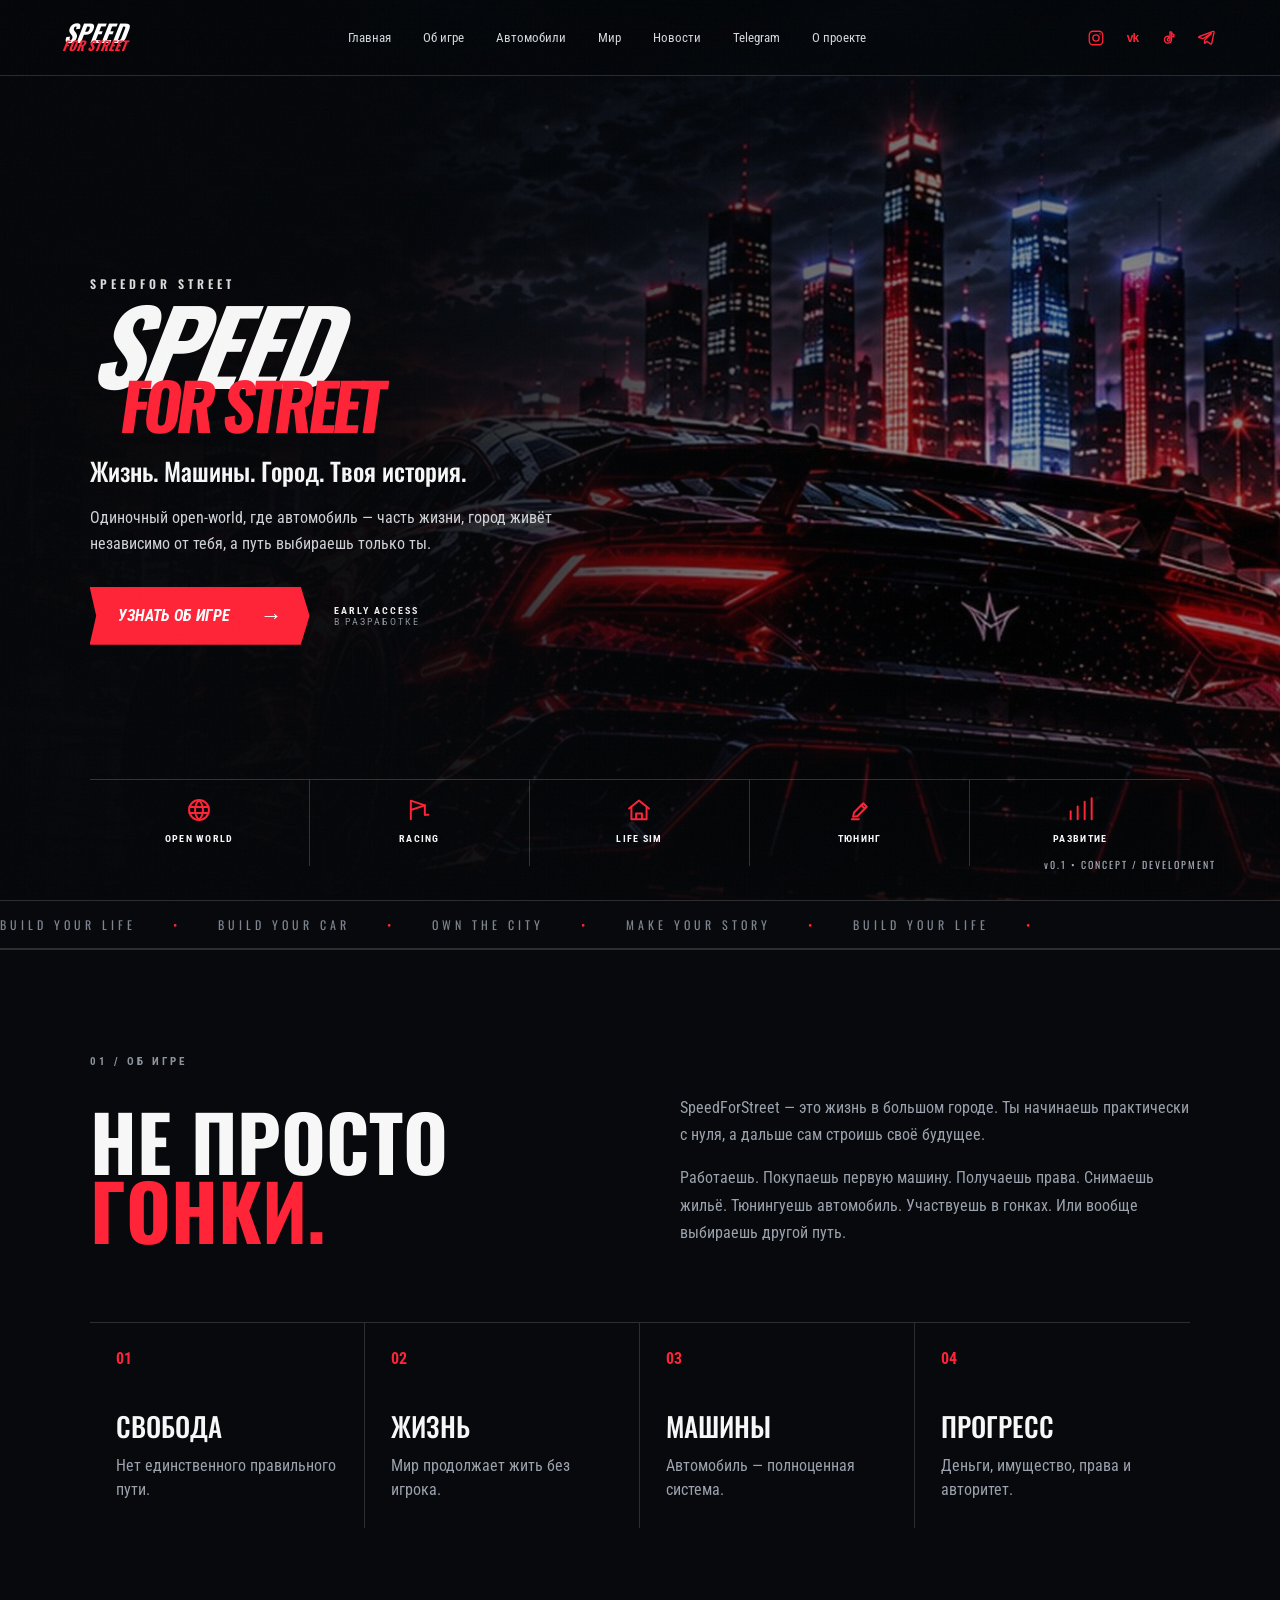
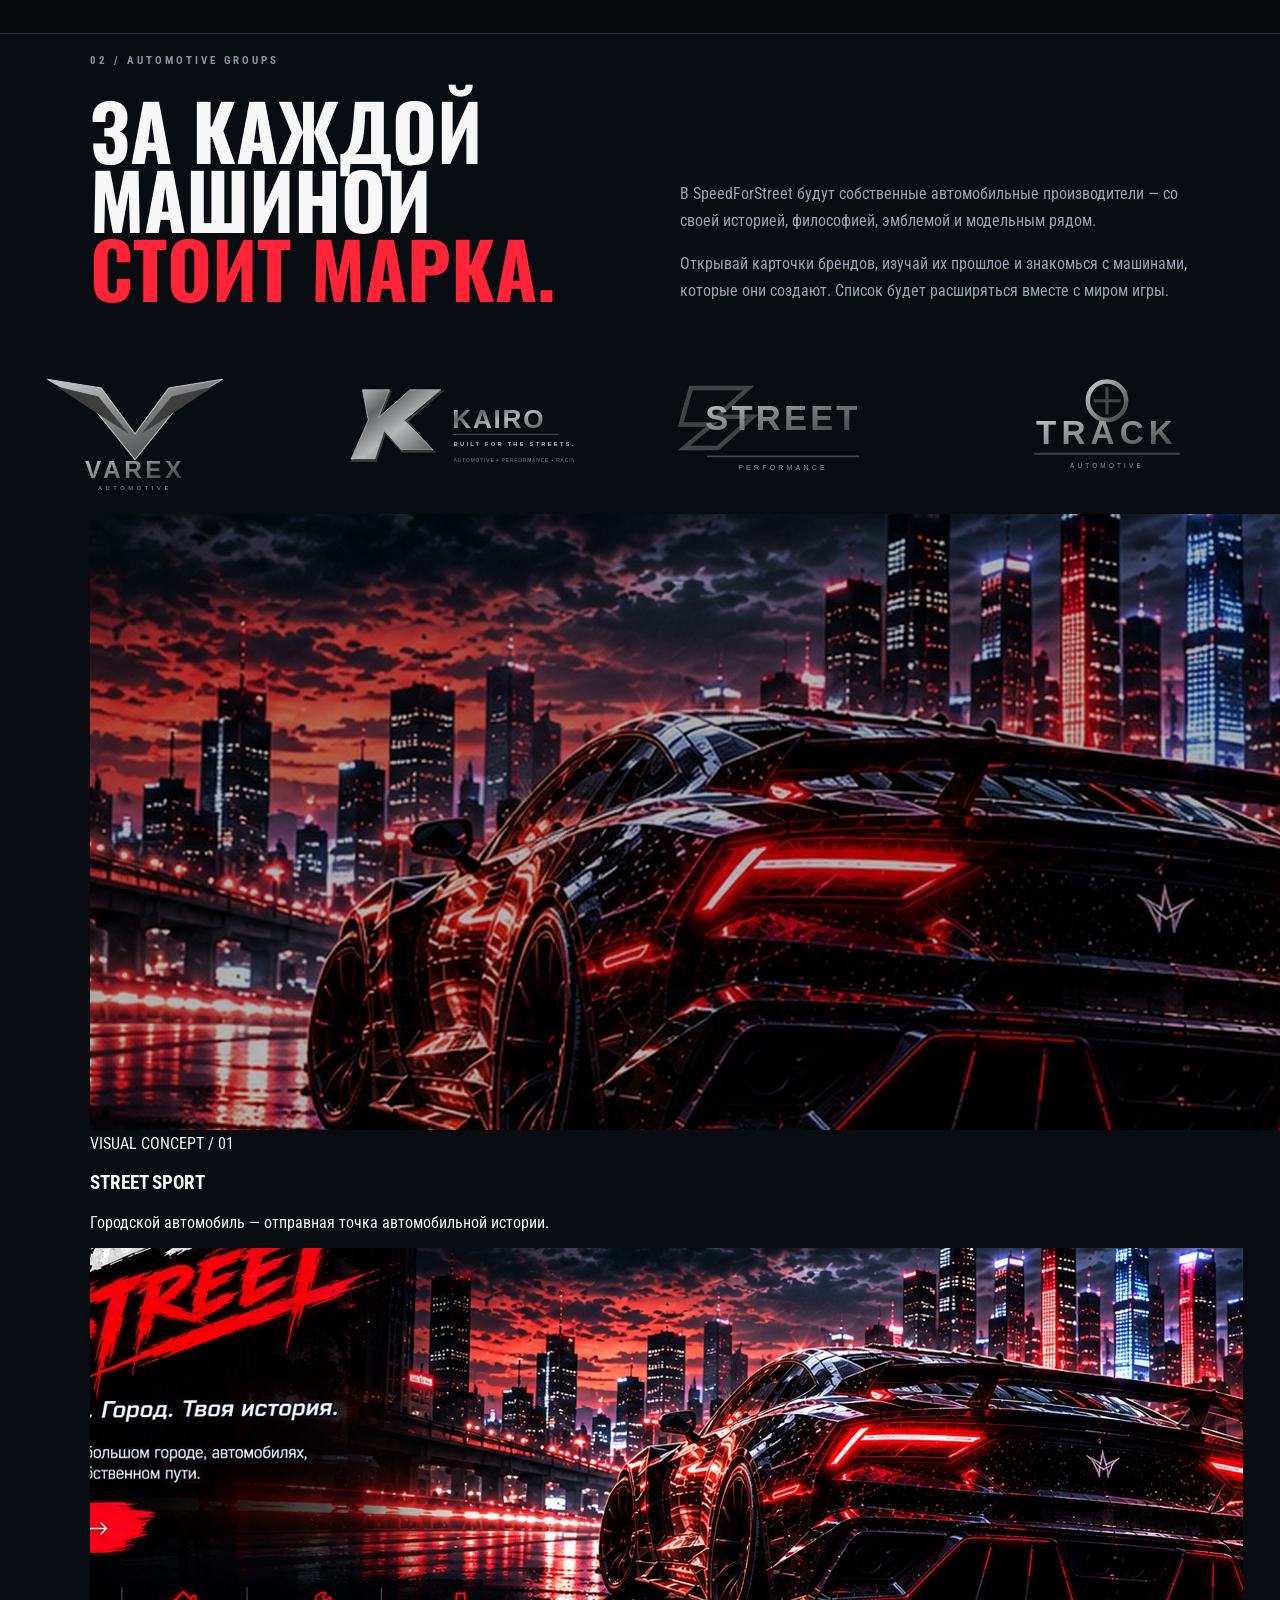
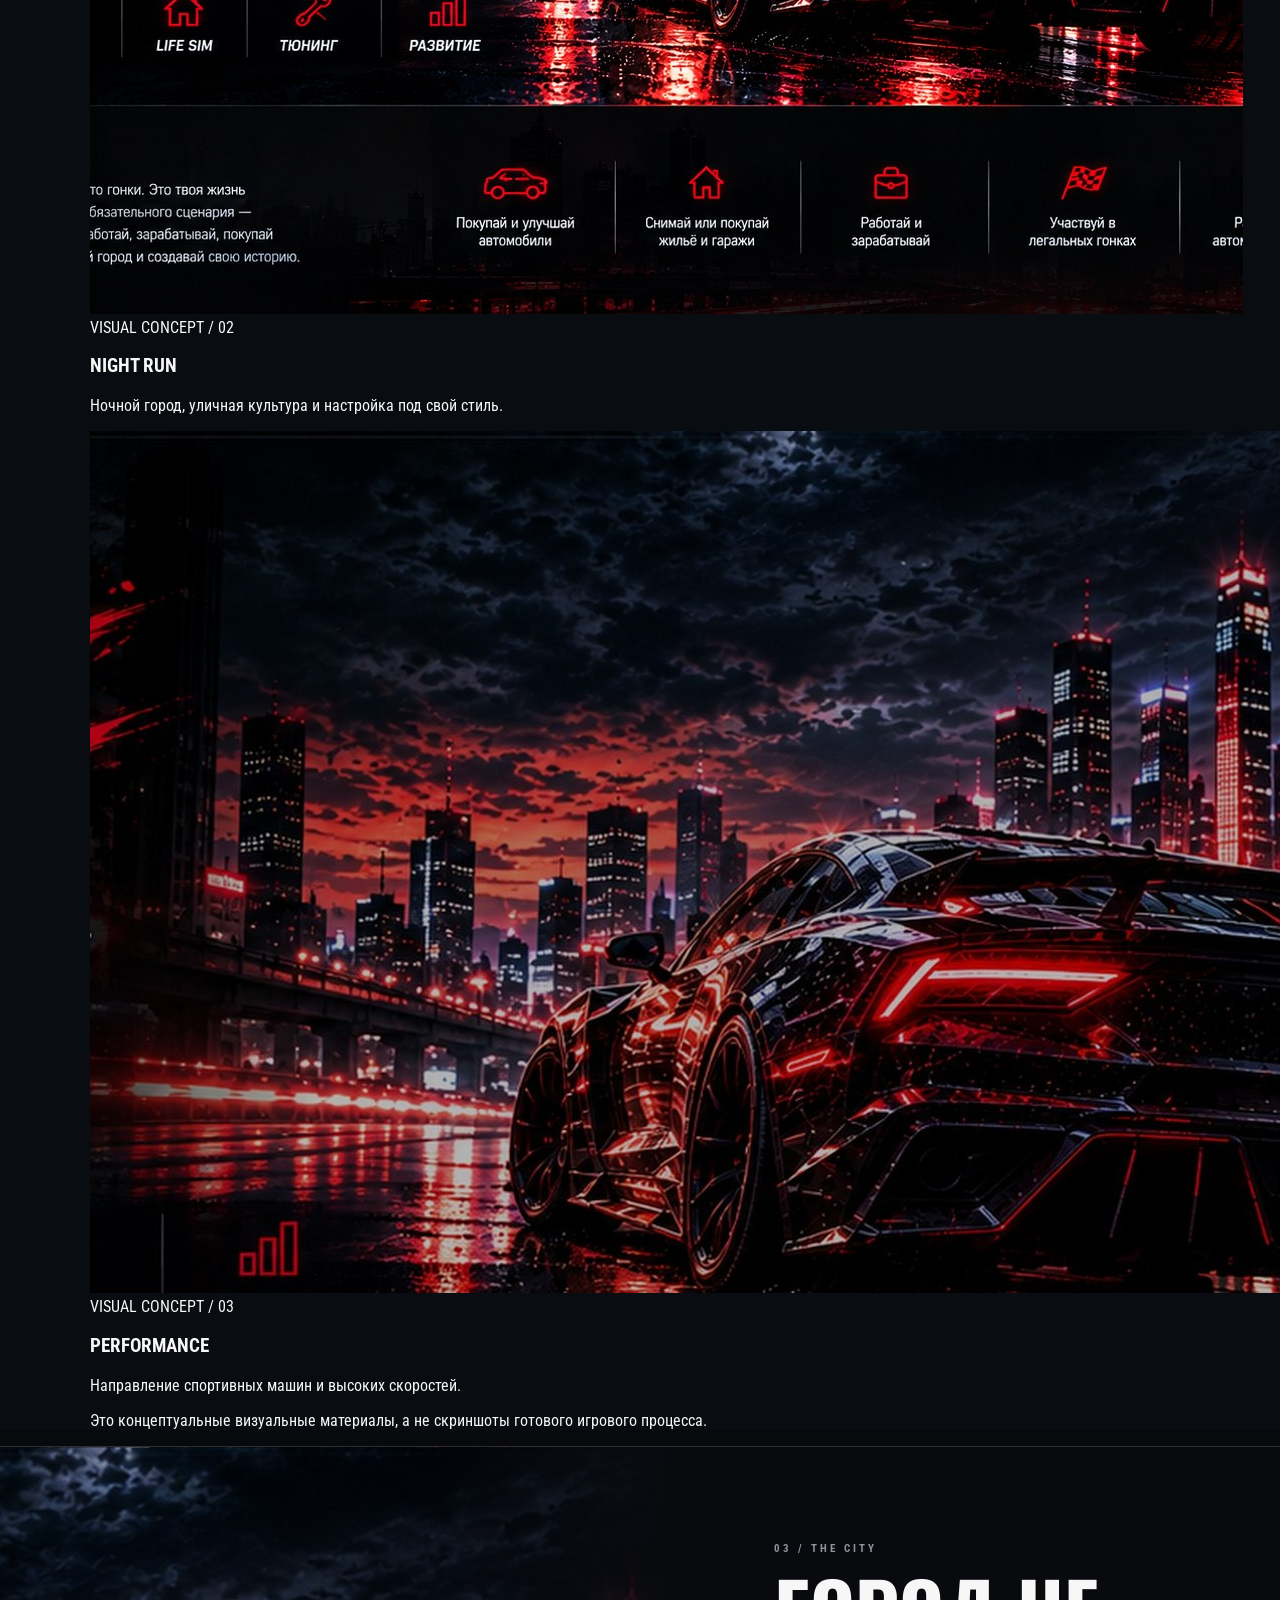
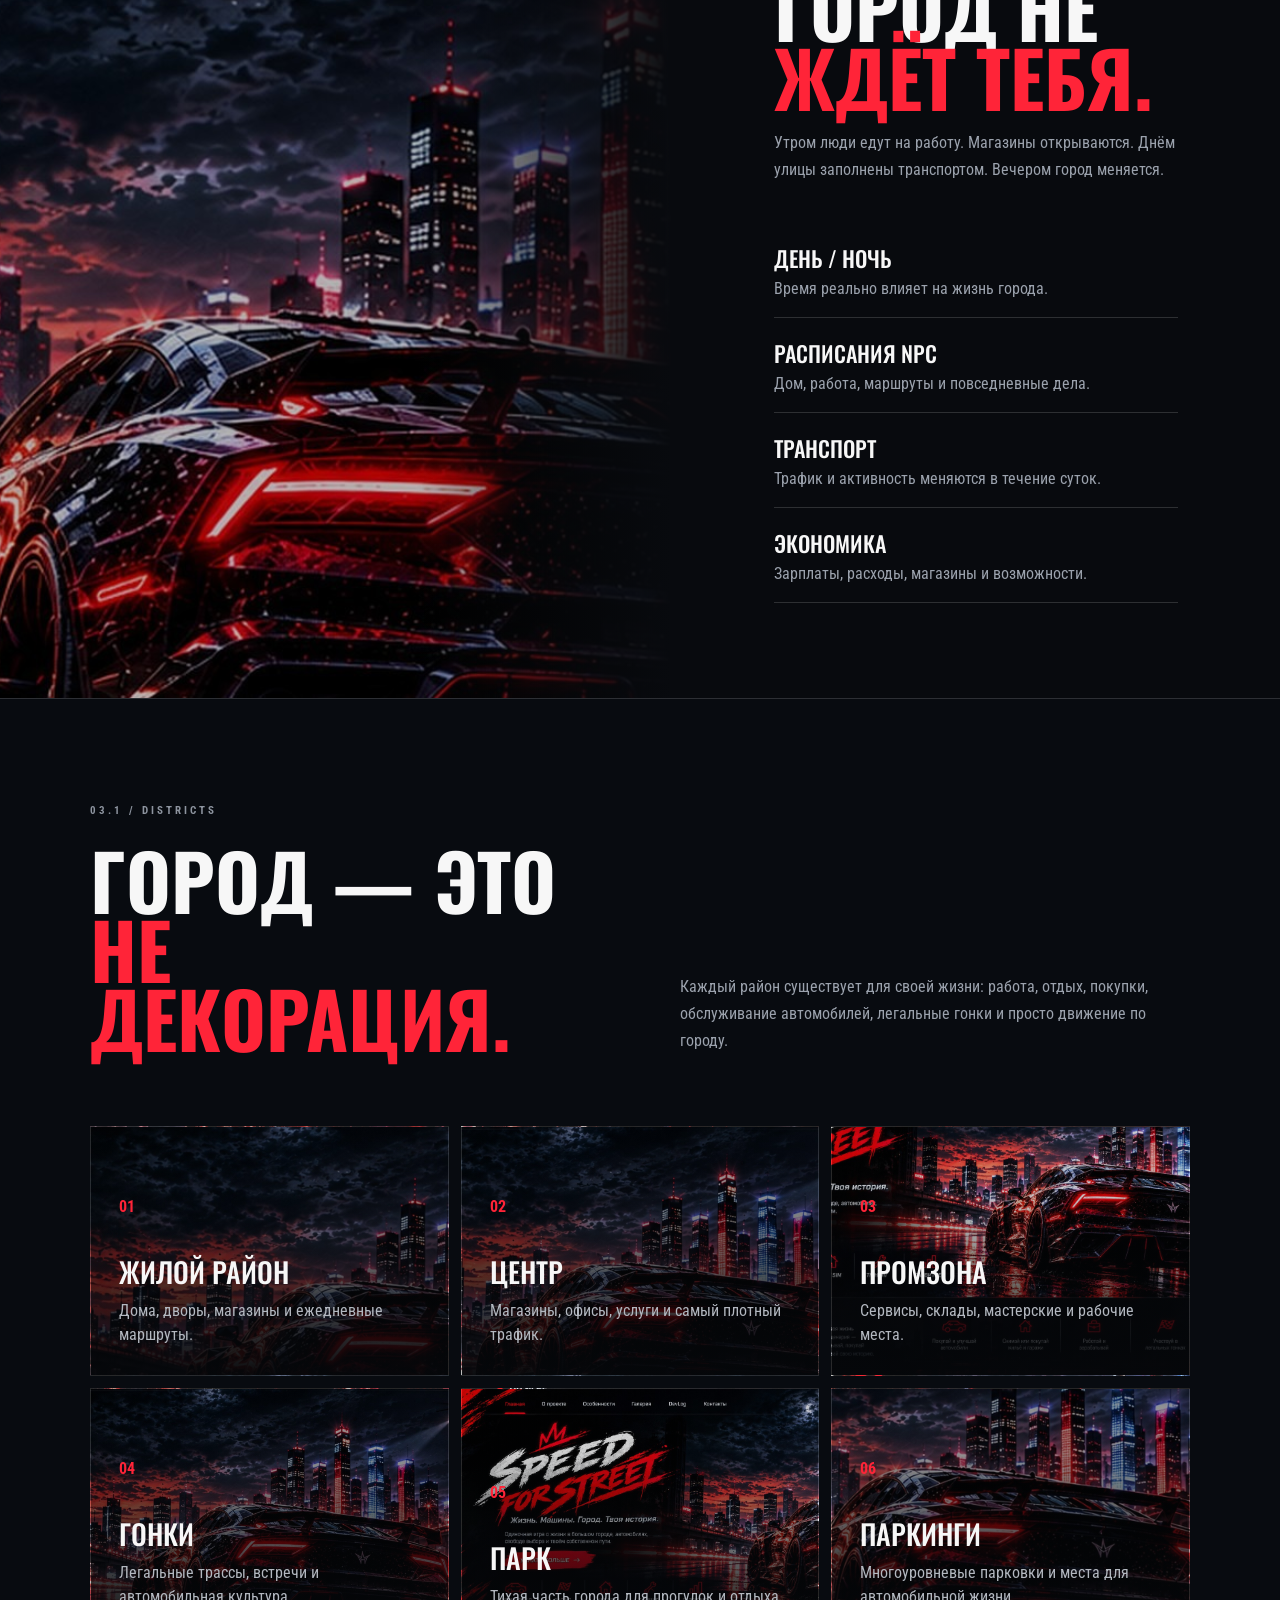
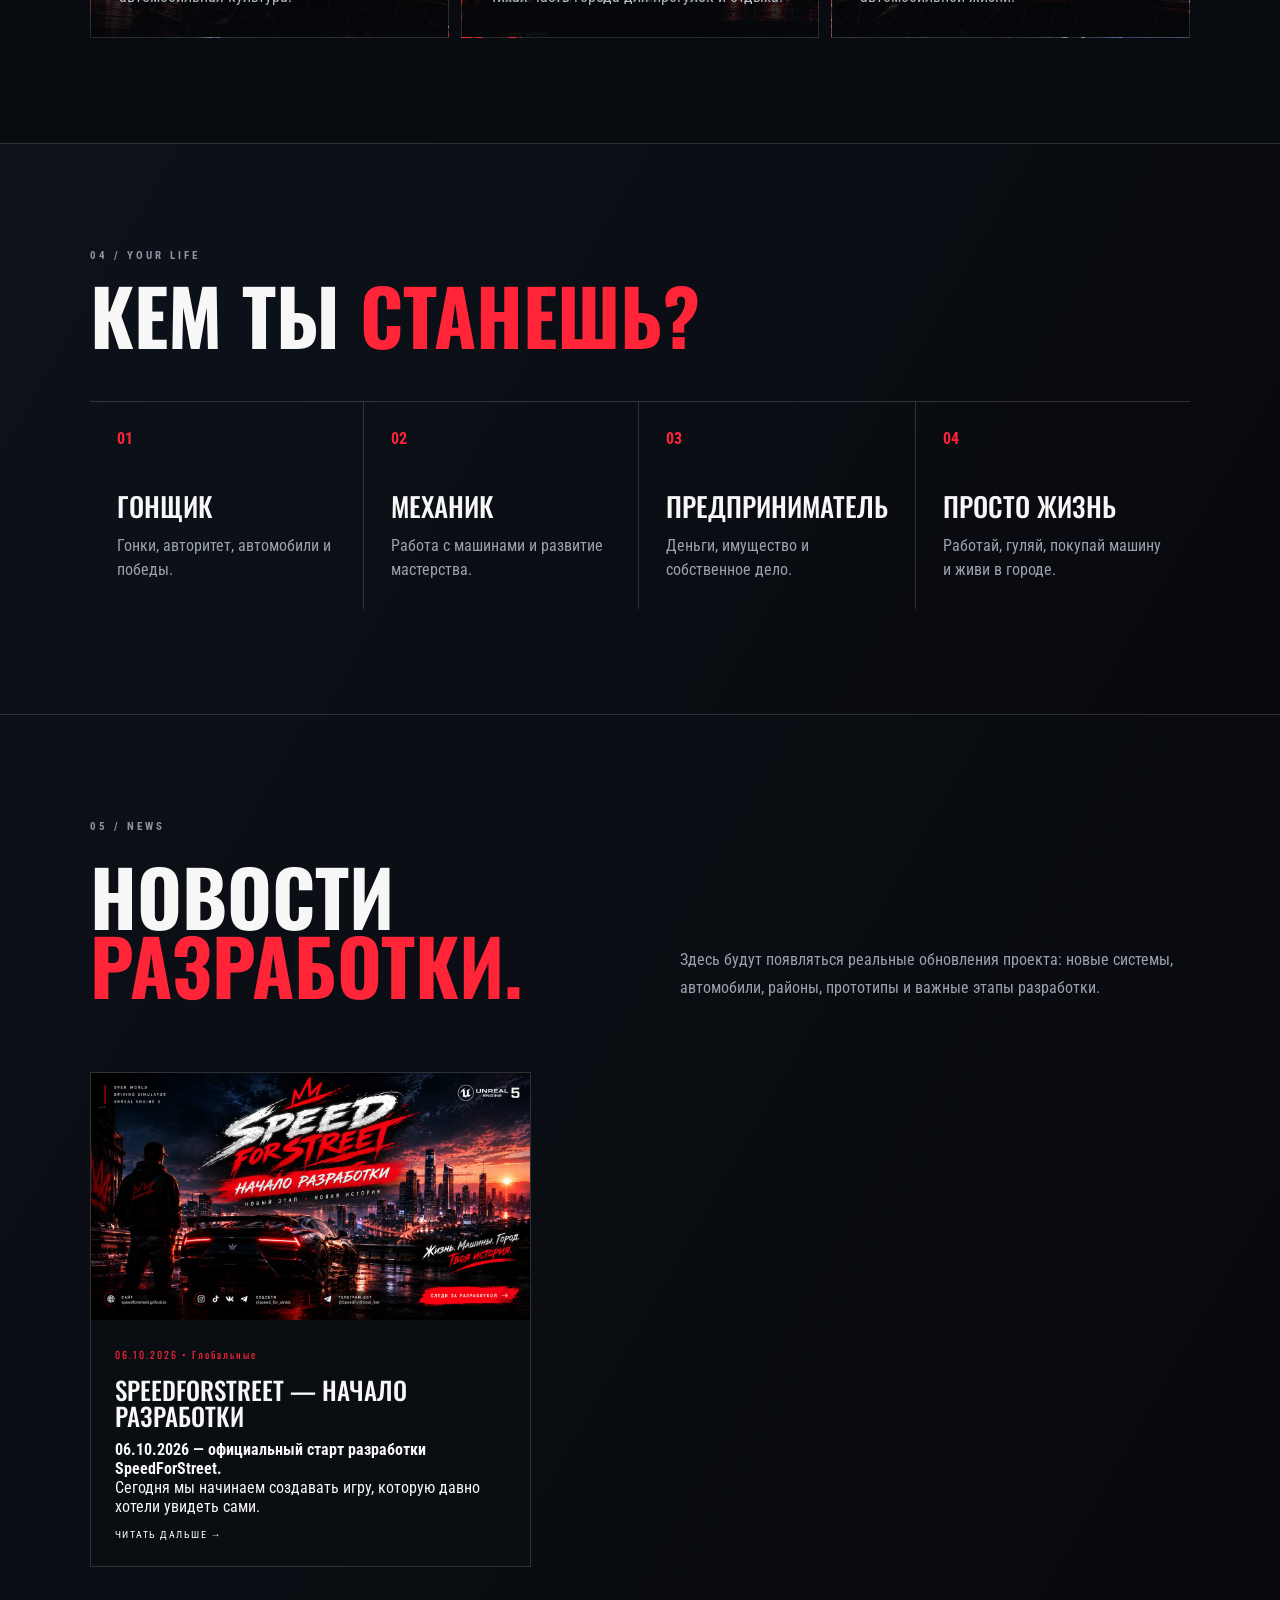
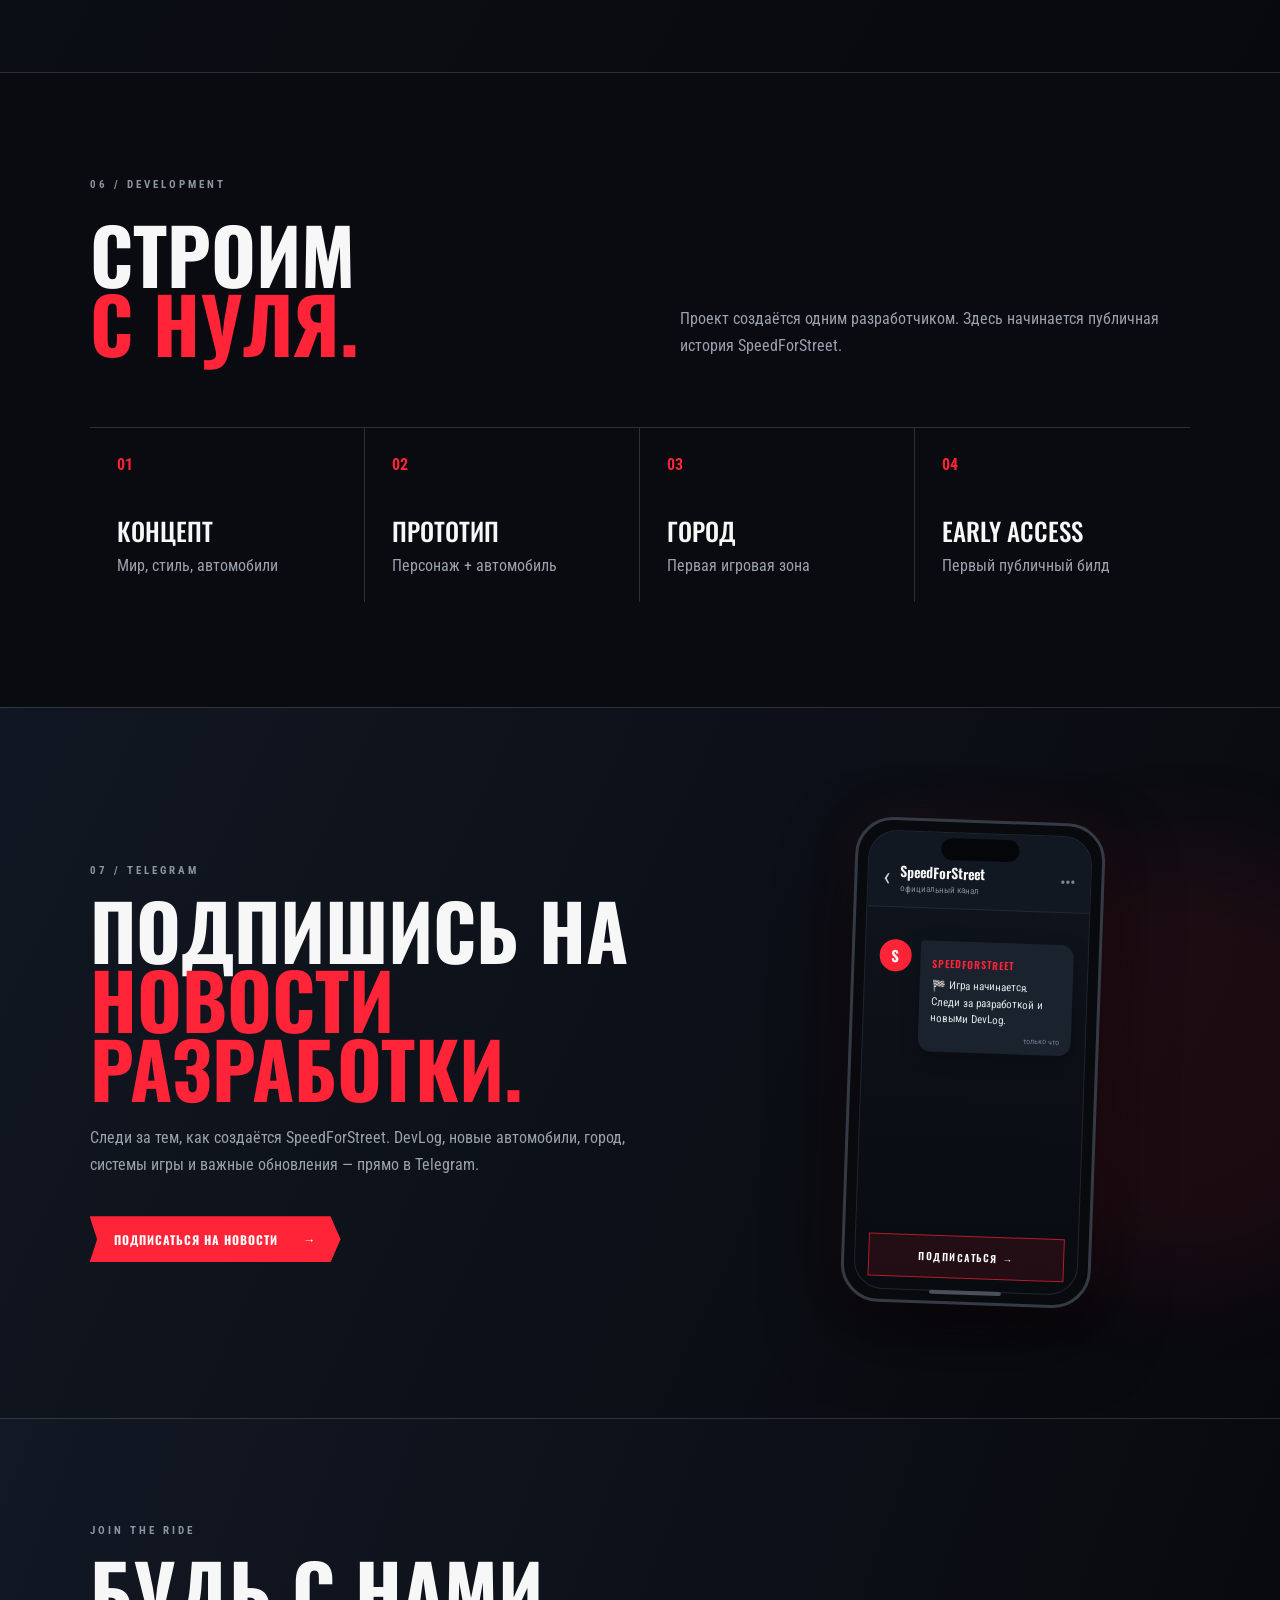
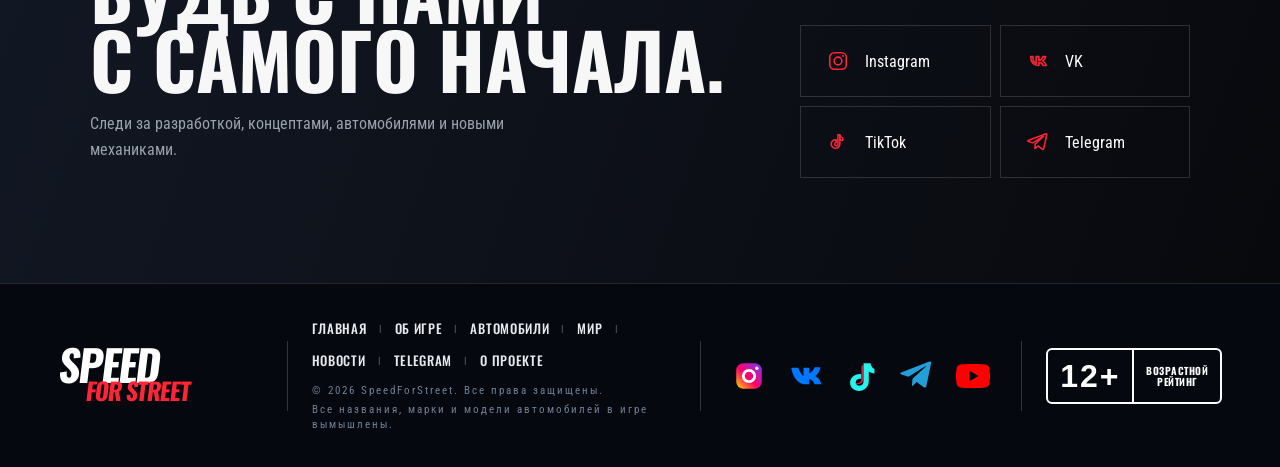
==== commit 013ade29: "Improve homepage metadata, vehicle concepts and footer links" ====
--- a/index.html
+++ b/index.html
@@ -5,6 +5,17 @@
 <meta name="viewport" content="width=device-width,initial-scale=1">
 <meta name="theme-color" content="#07090d">
 <meta name="description" content="SpeedForStreet — жизнь. Машины. Город. Твоя история.">
+<meta property="og:type" content="website">
+<meta property="og:site_name" content="SpeedForStreet">
+<meta property="og:title" content="SpeedForStreet — Жизнь. Машины. Город. Твоя история.">
+<meta property="og:description" content="Одиночный open-world life sim об автомобилях, городе и свободе выбора. Проект в разработке.">
+<meta property="og:url" content="https://speedforstreet.github.io/">
+<meta property="og:image" content="https://speedforstreet.github.io/assets/hero-clean.jpg">
+<meta property="og:image:alt" content="Концептуальный визуал SpeedForStreet">
+<meta name="twitter:card" content="summary_large_image">
+<meta name="twitter:title" content="SpeedForStreet — Official">
+<meta name="twitter:description" content="Жизнь. Машины. Город. Твоя история. Проект в разработке.">
+<meta name="twitter:image" content="https://speedforstreet.github.io/assets/hero-clean.jpg">
 <title>SpeedForStreet — Official</title>
 <link rel="icon" type="image/svg+xml" href="data:image/svg+xml,%3Csvg xmlns='http://www.w3.org/2000/svg' viewBox='0 0 64 64'%3E%3Crect width='64' height='64' rx='14' fill='%2305070a'/%3E%3Ccircle cx='32' cy='32' r='27' fill='none' stroke='%23ff2438' stroke-width='3'/%3E%3Cpath d='M18 25 L25 12 L32 20 L39 12 L46 25 L40 23 L32 29 L24 23 Z' fill='%23ff2438'/%3E%3Cpath d='M17 40 C22 32 27 30 35 32 C40 33 45 31 49 28 L46 42 C39 45 31 46 23 44 Z' fill='%23fff'/%3E%3Cpath d='M22 39 C27 35 32 35 38 37' fill='none' stroke='%2305070a' stroke-width='3'/%3E%3C/svg%3E">
 <link rel="stylesheet" href="style.css">
@@ -92,6 +103,22 @@
 <div class="section-label">02 / AUTOMOTIVE GROUPS</div>
 <div class="two-col title-row"><h2>ЗА КАЖДОЙ МАШИНОЙ<br><em>СТОИТ МАРКА.</em></h2><div class="copy"><p>В SpeedForStreet будут собственные автомобильные производители — со своей историей, философией, эмблемой и модельным рядом.</p><p>Открывай карточки брендов, изучай их прошлое и знакомься с машинами, которые они создают. Список будет расширяться вместе с миром игры.</p></div></div>
 <div class="manufacturer-marquee" aria-label="Автопроизводители"><div class="car-grid gallery-grid manufacturer-grid" aria-live="polite"><button type="button" class="car-card manufacturer-card" data-manufacturer="varex" data-category="sports"><div class="manufacturer-card-brand"><img src="assets/varex-logo.svg" alt="Логотип VAREX"></div></button></div></div>
+
+<div class="concept-gallery" aria-label="Концептуальные изображения автомобилей">
+  <article class="concept-car">
+    <img src="assets/car-clean.jpg" alt="Концептуальный спортивный автомобиль для SpeedForStreet" loading="lazy">
+    <div><span>VISUAL CONCEPT / 01</span><h3>STREET SPORT</h3><p>Городской автомобиль — отправная точка автомобильной истории.</p></div>
+  </article>
+  <article class="concept-car">
+    <img src="assets/street-01.jpg" alt="Концепт автомобиля на ночной городской улице" loading="lazy">
+    <div><span>VISUAL CONCEPT / 02</span><h3>NIGHT RUN</h3><p>Ночной город, уличная культура и настройка под свой стиль.</p></div>
+  </article>
+  <article class="concept-car">
+    <img src="assets/hero-clean.jpg" alt="Концептуальный высокопроизводительный автомобиль SpeedForStreet" loading="lazy">
+    <div><span>VISUAL CONCEPT / 03</span><h3>PERFORMANCE</h3><p>Направление спортивных машин и высоких скоростей.</p></div>
+  </article>
+</div>
+<p class="concept-disclaimer">Это концептуальные визуальные материалы, а не скриншоты готового игрового процесса.</p>
 </section>
 
 <section class="world" id="world">
@@ -152,13 +179,13 @@
       <div class="section-label">07 / TELEGRAM</div>
       <h2>ПОДПИШИСЬ НА<br><em>НОВОСТИ РАЗРАБОТКИ.</em></h2>
       <p>Следи за тем, как создаётся SpeedForStreet. DevLog, новые автомобили, город, системы игры и важные обновления — прямо в Telegram.</p>
-      <a class="telegram-left-cta telegram-phone-cta" href="https://t.me/SpeedForStreet_bot" target="_blank" rel="noopener">ПОДПИСАТЬСЯ НА НОВОСТИ <span>→</span></a>
+      <a class="telegram-left-cta telegram-phone-cta" href="https://t.me/speedforstreet" target="_blank" rel="noopener">ПОДПИСАТЬСЯ НА НОВОСТИ <span>→</span></a>
     </div>
     <div class="telegram-phone-wrap">
       <div class="telegram-phone">
         <div class="phone-speaker"></div>
         <div class="phone-screen">
-          <div class="tg-top"><span>‹</span><div><b>SpeedForStreet</b><small>бот разработчика</small></div><i>•••</i></div>
+          <div class="tg-top"><span>‹</span><div><b>SpeedForStreet</b><small>официальный канал</small></div><i>•••</i></div>
           <div class="tg-chat"><div class="tg-avatar">S</div><div class="tg-message"><b>SPEEDFORSTREET</b><p>🏁 Игра начинается.<br>Следи за разработкой и новыми DevLog.</p><small>только что</small></div></div>
           <a class="tg-button" href="https://t.me/SpeedForStreet_bot" target="_blank" rel="noopener">ПОДПИСАТЬСЯ →</a>
         </div>
@@ -201,7 +228,7 @@
       </nav>
       <div class="footer-legal">
         <span>© 2026 SpeedForStreet. Все права защищены.</span>
-        <span>Игра не является официальным продуктом EA, Ubisoft и других издателей.</span>
+        <span>Все названия, марки и модели автомобилей в игре вымышлены.</span>
       </div>
     </div>
     <div class="footer-divider footer-social-divider"></div>
@@ -211,9 +238,9 @@
 <a href="https://t.me/speedforstreet" target="_blank" rel="noopener" aria-label="Telegram"><svg viewBox="0 0 24 24" aria-hidden="true"><path fill="#229ED9" d="M21.7 4.2 18.6 19c-.2 1.1-.9 1.4-1.8.9l-5-3.7-2.4 2.3c-.3.3-.5.5-1 .5l.4-5.1 9.3-8.4c.4-.4-.1-.6-.6-.2L6 12.5 1 10.9c-1.1-.3-1.1-1.1.2-1.6L20.7 1.8c.9-.3 1.7.2 1 2.4Z"/></svg></a>
 <a href="https://youtube.com/@speedforstreet" target="_blank" rel="noopener" aria-label="YouTube"><svg viewBox="0 0 24 24" aria-hidden="true"><path fill="#FF0000" d="M23.5 6.2a3 3 0 0 0-2.1-2.1C19.5 3.5 12 3.5 12 3.5s-7.5 0-9.4.6A3 3 0 0 0 .5 6.2 31 31 0 0 0 0 12a31 31 0 0 0 .5 5.8 3 3 0 0 0 2.1 2.1c1.9.6 9.4.6 9.4.6s7.5 0 9.4-.6a3 3 0 0 0 2.1-2.1A31 31 0 0 0 24 12a31 31 0 0 0-.5-5.8ZM9.6 15.7V8.3l6.2 3.7-6.2 3.7Z"/></svg></a></div>
     <div class="footer-divider footer-rating-divider"></div>
-    <div class="footer-rating" aria-label="Возрастное ограничение 12+">
+    <div class="footer-rating" aria-label="Возрастной рейтинг 12+">
       <strong>12+</strong>
-      <span>ДЛЯ ДЕТЕЙ<br>СТАРШЕ 12 ЛЕТ</span>
+      <span>ВОЗРАСТНОЙ<br>РЕЙТИНГ</span>
     </div>
   </div>
 </footer>
--- a/style.css
+++ b/style.css
@@ -513,3 +513,26 @@
 @keyframes manufacturerTicker{from{transform:translateX(0)}to{transform:translateX(-50%)}}
 @media(prefers-reduced-motion:reduce){.manufacturer-grid{animation:none!important;flex-wrap:wrap!important;width:100%}}
 @media(max-width:700px){.manufacturer-grid{gap:30px!important}.manufacturer-grid .manufacturer-card{flex-basis:170px!important;width:170px!important;min-width:170px;height:110px!important;min-height:110px!important}}
+
+
+/* Ticker cleanup: larger monochrome gray logos, no category filters */
+#cars .gallery-toolbar{display:none!important}
+.manufacturer-grid .manufacturer-card{flex-basis:270px!important;width:270px!important;min-width:270px!important;height:170px!important;min-height:170px!important}
+.manufacturer-grid .manufacturer-card-brand img{max-width:235px!important;filter:grayscale(1)!important;opacity:.78}
+.manufacturer-grid .manufacturer-card:hover .manufacturer-card-brand img{filter:grayscale(1)!important;opacity:1}
+@media(max-width:700px){.manufacturer-grid{gap:34px!important}.manufacturer-grid .manufacturer-card{flex-basis:210px!important;width:210px!important;min-width:210px!important;height:135px!important;min-height:135px!important}}
+
+
+/* Let the manufacturer ticker span the full viewport width */
+#cars .manufacturer-marquee{
+  width:100vw!important;
+  max-width:100vw!important;
+  margin-left:calc(50% - 50vw)!important;
+  margin-right:calc(50% - 50vw)!important;
+  padding-left:0!important;
+  padding-right:0!important;
+  overflow:hidden!important;
+}
+#cars .manufacturer-grid{
+  width:max-content!important;
+}
